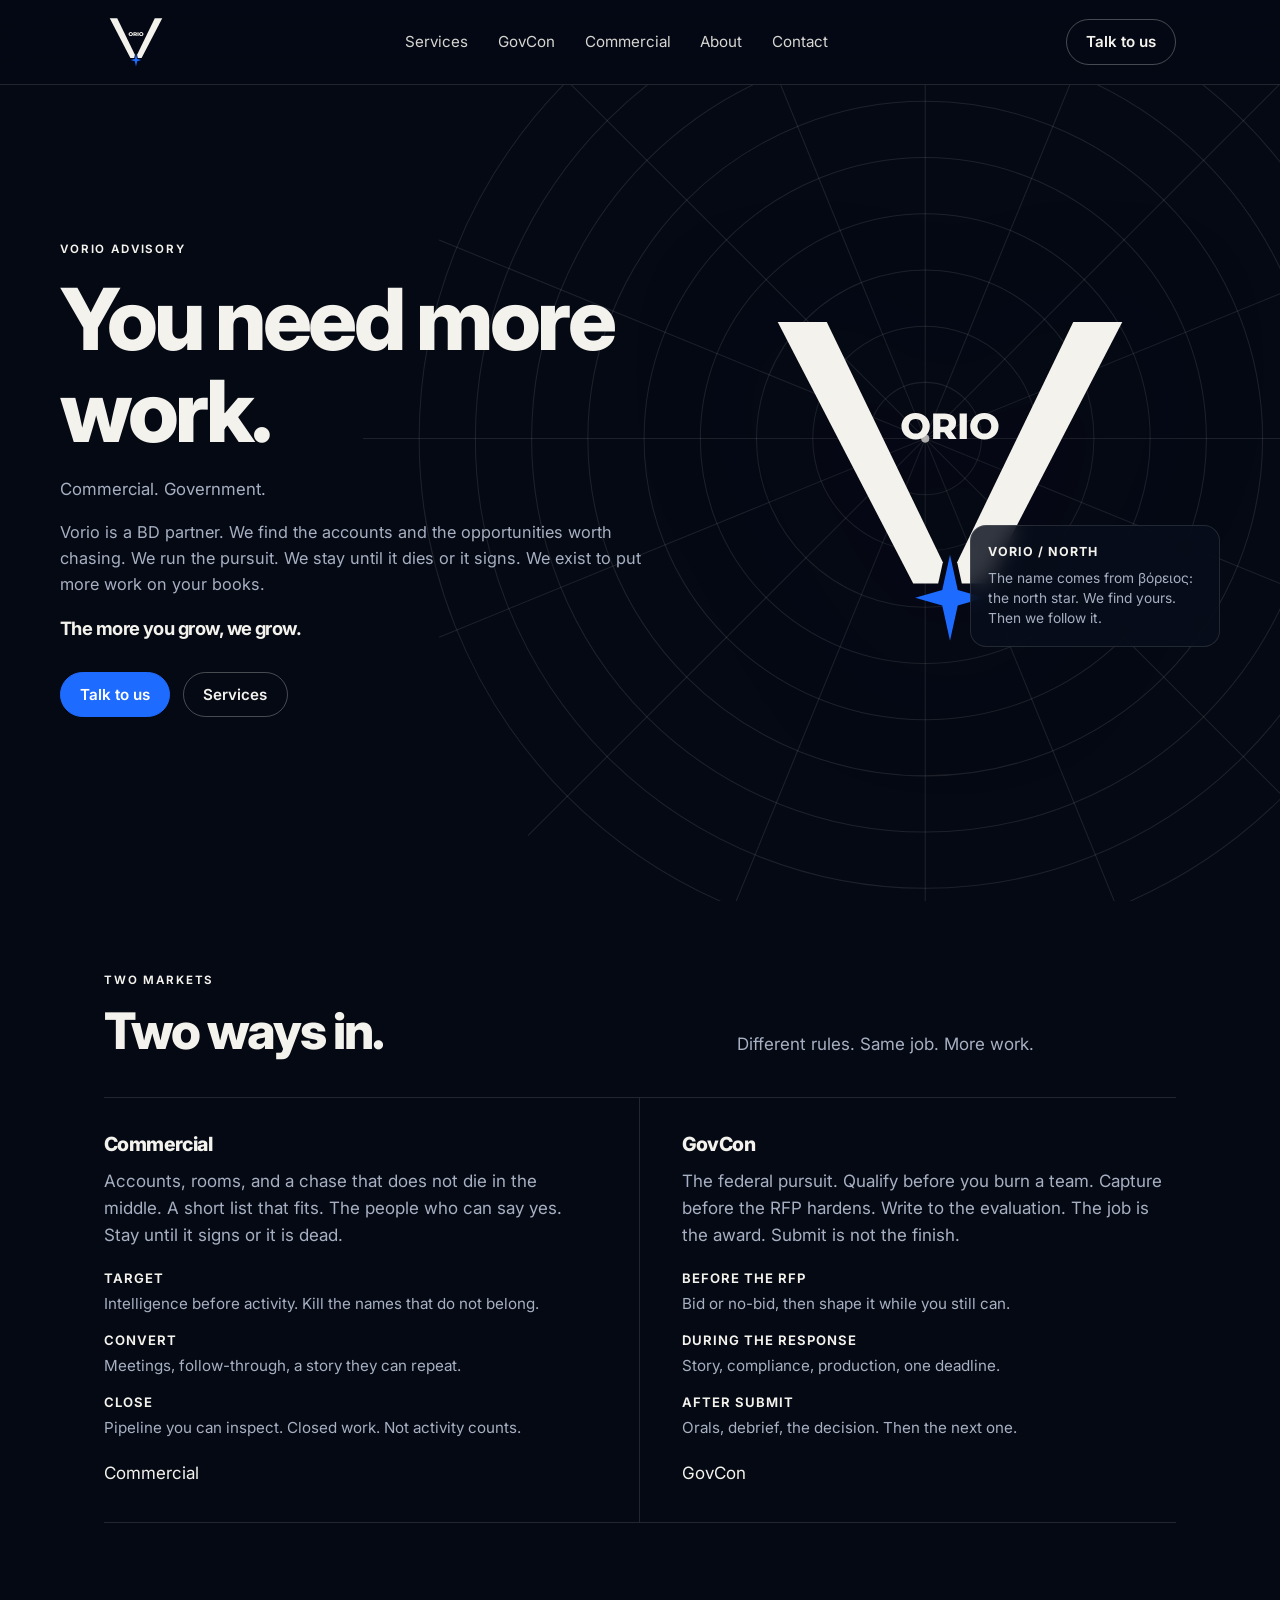
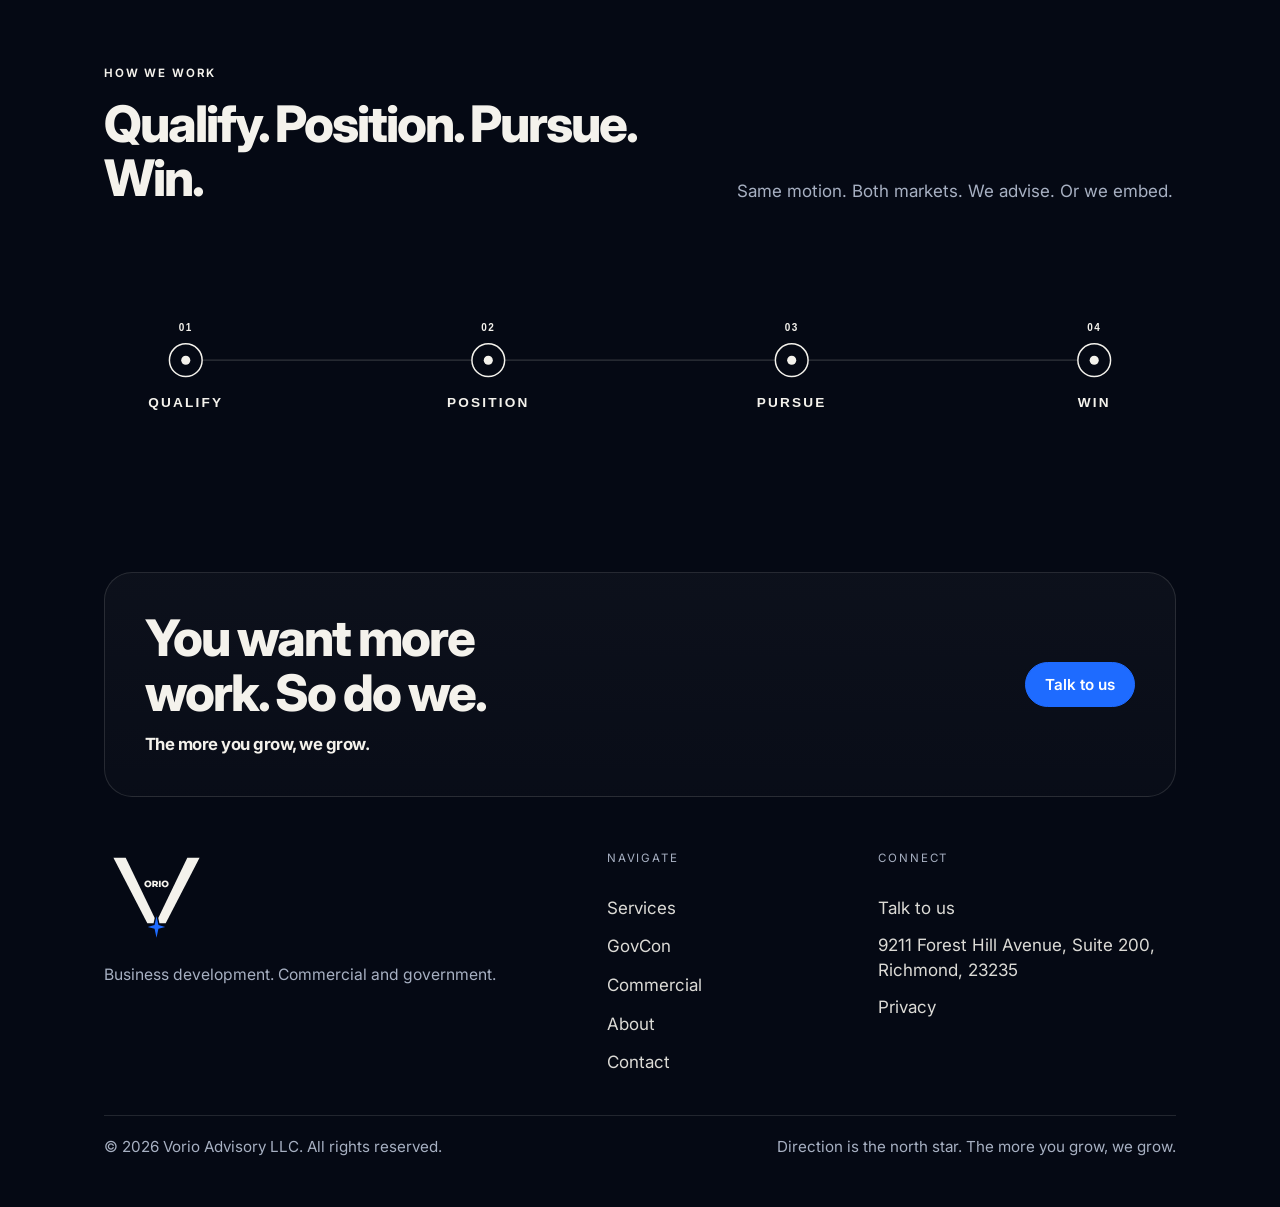
==== index.html @ 7a73ea5c "Point internal links at pretty paths and drop og:image Nav, logo, footer, and in-page CTAs now use r" ====
<!DOCTYPE html>
<html lang="en">
  <head>
    <meta charset="utf-8" />
    <meta name="viewport" content="width=device-width, initial-scale=1" />
    <title>Business Development Partner — Commercial &amp; GovCon | Vorio Advisory</title>
    <meta name="description" content="Vorio is a BD partner for commercial and government work. We find the accounts worth chasing and stay until it dies or it signs." />
    <link rel="canonical" href="https://vorioadvisory.com/" />
    <meta property="og:type" content="website" />
    <meta property="og:url" content="https://vorioadvisory.com/" />
    <meta property="og:title" content="Business Development Partner — Commercial &amp; GovCon | Vorio Advisory" />
    <meta property="og:description" content="Vorio is a BD partner for commercial and government work. We find the accounts worth chasing and stay until it dies or it signs." />
    <script type="application/ld+json">
      {
        "@context": "https://schema.org",
        "@type": "ProfessionalService",
        "name": "Vorio Advisory",
        "url": "https://vorioadvisory.com/",
        "logo": "https://vorioadvisory.com/assets/vorio-mark.svg",
        "address": {
          "@type": "PostalAddress",
          "streetAddress": "9211 Forest Hill Avenue, Suite 200",
          "addressLocality": "Richmond",
          "addressRegion": "VA",
          "postalCode": "23235",
          "addressCountry": "US"
        }
      }
    </script>
    <link rel="icon" href="assets/vorio-mark.svg" type="image/svg+xml" />
    <link rel="preconnect" href="https://fonts.googleapis.com" />
    <link rel="preconnect" href="https://fonts.gstatic.com" crossorigin />
    <link href="https://fonts.googleapis.com/css2?family=Inter:wght@400;500;600;700;800&display=swap" rel="stylesheet" />
    <link rel="stylesheet" href="assets/style.css" />
  </head>
  <body>
    <header class="nav">
      <div class="wrap nav-inner">
        <a class="brand" href="/" aria-label="Vorio home">
          <img src="assets/vorio-mark.svg" alt="Vorio" />
          <span>Vorio Advisory</span>
        </a>
        <button class="mobile-toggle" type="button" aria-label="Open menu"><span></span><span></span></button>
        <nav class="navlinks" aria-label="Primary" id="site-nav">
          <a href="/services">Services</a>
          <a href="/govcon">GovCon</a>
          <a href="/commercial">Commercial</a>
          <a href="/about">About</a>
          <a href="/contact">Contact</a>
          <a class="nav-talk" href="/contact">Talk to us</a>
        </nav>
        <a class="btn btn-nav" href="/contact">Talk to us</a>
      </div>
    </header>

    <main>
      <section class="hero">
        <div class="hero-bg"><img src="assets/northfield.svg" alt="" /></div>
        <div class="wrap hero-grid">
          <div class="hero-copy">
            <p class="kicker">Vorio Advisory</p>
            <h1>You need more work.</h1>
            <p class="lede">Commercial. Government.</p>
            <p class="hero-body">Vorio is a BD partner. We find the accounts and the opportunities worth chasing. We run the pursuit. We stay until it dies or it signs. We exist to put more work on your books.</p>
            <p class="lockup">The more you grow, we grow.</p>
            <div class="actions">
              <a class="btn btn-primary" href="/contact">Talk to us</a>
              <a class="btn btn-ghost" href="/services">Services</a>
            </div>
          </div>
          <div class="hero-art">
            <img src="assets/vorio-mark.svg" alt="Vorio" />
            <aside class="art-card">
              <strong>VORIO / NORTH</strong>
              <p>The name comes from βόρειος: the north star. We find yours. Then we follow it.</p>
            </aside>
          </div>
        </div>
      </section>

      <section class="section reveal">
        <div class="wrap">
          <div class="section-head">
            <div>
              <p class="kicker">Two markets</p>
              <h2>Two ways in.</h2>
            </div>
            <p>Different rules. Same job. More work.</p>
          </div>
          <div class="split">
            <article>
              <h3>Commercial</h3>
              <p>Accounts, rooms, and a chase that does not die in the middle. A short list that fits. The people who can say yes. Stay until it signs or it is dead.</p>
              <ul class="facts">
                <li><strong>Target</strong> Intelligence before activity. Kill the names that do not belong.</li>
                <li><strong>Convert</strong> Meetings, follow-through, a story they can repeat.</li>
                <li><strong>Close</strong> Pipeline you can inspect. Closed work. Not activity counts.</li>
              </ul>
              <a class="text-link" href="/commercial">Commercial</a>
            </article>
            <article>
              <h3>GovCon</h3>
              <p>The federal pursuit. Qualify before you burn a team. Capture before the RFP hardens. Write to the evaluation. The job is the award. Submit is not the finish.</p>
              <ul class="facts">
                <li><strong>Before the RFP</strong> Bid or no-bid, then shape it while you still can.</li>
                <li><strong>During the response</strong> Story, compliance, production, one deadline.</li>
                <li><strong>After submit</strong> Orals, debrief, the decision. Then the next one.</li>
              </ul>
              <a class="text-link" href="/govcon">GovCon</a>
            </article>
          </div>
        </div>
      </section>

      <section class="section reveal">
        <div class="wrap">
          <div class="section-head">
            <div>
              <p class="kicker">How we work</p>
              <h2>Qualify. Position. Pursue. Win.</h2>
            </div>
            <p>Same motion. Both markets. We advise. Or we embed.</p>
          </div>
          <div class="lifecycle">
            <img class="lifecycle-svg" src="assets/lifecycle.svg" alt="Qualify, Position, Pursue, Win" />
            <ol class="lifecycle-rail" aria-hidden="true">
              <li>
                <span class="lifecycle-node" aria-hidden="true"></span>
                <span class="lifecycle-copy"><span class="num">01</span> <span class="label">QUALIFY</span></span>
              </li>
              <li>
                <span class="lifecycle-node" aria-hidden="true"></span>
                <span class="lifecycle-copy"><span class="num">02</span> <span class="label">POSITION</span></span>
              </li>
              <li>
                <span class="lifecycle-node" aria-hidden="true"></span>
                <span class="lifecycle-copy"><span class="num">03</span> <span class="label">PURSUE</span></span>
              </li>
              <li>
                <span class="lifecycle-node" aria-hidden="true"></span>
                <span class="lifecycle-copy"><span class="num">04</span> <span class="label">WIN</span></span>
              </li>
            </ol>
          </div>
        </div>
      </section>
    </main>

    <footer class="footer">
      <div class="wrap">
        <div class="footer-cta">
          <div class="footer-cta-copy">
            <h2>You want more work. So do we.</h2>
            <p class="lockup">The more you grow, we grow.</p>
          </div>
          <a class="btn btn-primary" href="/contact">Talk to us</a>
        </div>
        <div class="footer-grid">
          <div class="footer-brand">
            <img class="footer-mark" src="assets/vorio-mark.svg" alt="Vorio" />
            <p>Business development. Commercial and government.</p>
          </div>
          <div class="footer-col">
            <p class="footer-label">Navigate</p>
            <a href="/services">Services</a>
            <a href="/govcon">GovCon</a>
            <a href="/commercial">Commercial</a>
            <a href="/about">About</a>
            <a href="/contact">Contact</a>
          </div>
          <div class="footer-col">
            <p class="footer-label">Connect</p>
            <a href="/contact">Talk to us</a>
            <p class="footer-address">9211 Forest Hill Avenue, Suite 200, Richmond, 23235</p>
            <a href="/privacy">Privacy</a>
          </div>
        </div>
        <div class="footer-bar">
          <p>© <span data-year>2026</span> Vorio Advisory LLC. All rights reserved.</p>
          <p>Direction is the north star. The more you grow, we grow.</p>
        </div>
      </div>
    </footer>
    <script src="assets/site.js"></script>
  </body>
</html>
---- assets/style.css ----
:root{
  --bg:#050914;
  --bg-2:#08101c;
  --ink:#F4F2EC;
  --muted:#a7b0c2;
  --blue:#1E6BFF;
  --line:rgba(244,242,236,.12);
  --panel:rgba(244,242,236,.045);
  --panel-2:rgba(8,14,28,.82);
  --max:1160px;
  --radius:999px;
  --pad:clamp(1.25rem,4.5vw,2.75rem);
  --nav-h:84px;
}
*{box-sizing:border-box}
html{
  scroll-behavior:smooth;
  color-scheme:dark;
  overflow-x:hidden;
  scroll-padding-top:var(--nav-h);
  -webkit-text-size-adjust:100%;
}
html,body{margin:0;padding:0;max-width:100%}
body{
  background:var(--bg);
  color:var(--ink);
  font-family:Inter,Helvetica,Arial,sans-serif;
  font-size:17px;
  line-height:1.6;
  min-height:100vh;
  overflow-x:hidden;
}
img,svg{max-width:100%;height:auto;display:block}
a{color:inherit;text-decoration:none}
button,input,select,textarea{font:inherit;color:inherit}
h1,h2,h3,p{margin:0}
h1,h2,h3{
  letter-spacing:-.04em;
  line-height:1.08;
  font-weight:800;
  overflow-wrap:break-word;
  word-wrap:break-word;
  max-width:100%;
}
h1{font-size:clamp(2.15rem,7.2vw,5.35rem)}
h2{font-size:clamp(1.55rem,4.2vw,3.15rem)}
h3{font-size:1.22rem;letter-spacing:-.03em;line-height:1.2}
.wrap{width:min(100%,var(--max));margin:0 auto;padding:0 var(--pad)}
.kicker{
  color:var(--ink);
  font-size:.72rem;
  font-weight:650;
  letter-spacing:.16em;
  text-transform:uppercase;
  margin:0 0 .9rem;
}
.accent{color:var(--ink)}
.lede{color:var(--muted);max-width:38rem;font-size:1.05rem}
.hero-body{color:var(--muted);max-width:40rem;margin:1rem 0 0;font-size:1.02rem}
.lockup{color:var(--ink);font-weight:700;letter-spacing:-.03em;margin:1.05rem 0 0;font-size:1.15rem}
.pov{color:var(--ink);max-width:38rem;font-size:1.12rem;line-height:1.55}
.muted{color:var(--muted)}
.muted a{text-decoration:underline;text-underline-offset:2px}
.muted a:hover,.muted a:focus-visible{color:#fff}

/* Nav */
.nav{
  position:sticky;top:0;z-index:20;
  background:rgba(5,9,20,.9);
  backdrop-filter:blur(16px);
  border-bottom:1px solid var(--line);
}
.nav-inner{
  position:relative;
  display:flex;
  align-items:center;
  gap:.75rem 1rem;
  min-height:var(--nav-h);
}
.brand{
  display:flex;
  align-items:center;
  gap:.65rem;
  flex:0 1 auto;
  min-width:0;
}
.brand img{
  height:58px;
  width:auto;
  max-width:min(72px,22vw);
  object-fit:contain;
  border-radius:0;
}
.brand span{display:none}
.navlinks{
  display:flex;
  justify-content:center;
  align-items:center;
  gap:1.85rem;
  flex:1 1 auto;
  min-width:0;
}
.navlinks a{
  color:var(--ink);
  font-size:.95rem;
  opacity:.88;
}
.navlinks a:hover,
.navlinks a:focus-visible,
.navlinks a[aria-current="page"]{opacity:1;color:#fff}
.navlinks a[aria-current="page"]{box-shadow:inset 0 -2px 0 var(--ink);color:var(--ink)}
.nav-talk{display:none}
.mobile-toggle{
  display:none;
  width:44px;height:44px;
  min-width:44px;min-height:44px;
  border:1px solid var(--line);
  border-radius:var(--radius);
  background:transparent;
  cursor:pointer;
  padding:0;
  align-items:center;
  justify-content:center;
  flex-direction:column;
  gap:5px;
  margin-left:auto;
}
.mobile-toggle span{
  display:block;width:16px;height:1.5px;background:var(--ink);
  transition:transform .2s ease;
  transform-origin:center;
}
.mobile-toggle[aria-expanded="true"] span:first-child{
  transform:translateY(3.25px) rotate(45deg);
}
.mobile-toggle[aria-expanded="true"] span:last-child{
  transform:translateY(-3.25px) rotate(-45deg);
}

/* Buttons */
.btn{
  display:inline-flex;
  align-items:center;
  justify-content:center;
  gap:.4rem;
  border-radius:var(--radius);
  padding:.88rem 1.2rem;
  min-height:44px;
  font-size:.95rem;
  font-weight:600;
  line-height:1;
  border:1px solid transparent;
  cursor:pointer;
  white-space:nowrap;
  max-width:100%;
  transition:background .2s,border-color .2s,color .2s;
}
.btn-primary{background:var(--blue);color:#fff;border-color:var(--blue)}
.btn-primary:hover,.btn-primary:focus-visible{filter:brightness(1.08)}
.btn-ghost,.btn-nav{
  background:transparent;
  color:var(--ink);
  border-color:rgba(244,242,236,.28);
}
.btn-ghost:hover,.btn-nav:hover,
.btn-ghost:focus-visible,.btn-nav:focus-visible{border-color:#fff;color:#fff}
.btn-nav{flex:0 0 auto}
.actions{display:flex;flex-wrap:wrap;gap:.8rem;margin-top:1.8rem}

/* Hero */
.hero{
  position:relative;
  isolation:isolate;
}
.hero-bg{
  position:absolute;inset:0;pointer-events:none;z-index:0;overflow:hidden;
}
.hero-bg img{
  width:100%;height:100%;object-fit:cover;object-position:70% 42%;
  opacity:.95;
}
.hero-grid{
  position:relative;z-index:1;
  display:grid;
  grid-template-columns:minmax(0,1.05fr) minmax(0,.95fr);
  align-items:center;
  gap:2rem 1.5rem;
  min-height:calc(100svh - var(--nav-h));
  padding:2.4rem 0 4.2rem;
}
.hero-copy,.hero-art{min-width:0}
.hero-copy h1{margin:0 0 1.15rem}
.hero-art{
  position:relative;
  display:flex;
  flex-direction:column;
  justify-content:center;
  align-items:center;
  min-height:0;
}
.hero-art img{
  width:min(420px,100%);
  height:auto;
  object-fit:contain;
  filter:drop-shadow(0 30px 70px rgba(5,9,20,.55));
  border-radius:0;
  background:transparent;
}
.art-card{
  position:absolute;
  right:0;bottom:6%;
  width:min(250px,86%);
  padding:1rem 1.05rem 1.05rem;
  background:var(--panel-2);
  border:1px solid var(--line);
  border-radius:16px;
  backdrop-filter:blur(10px);
}
.art-card strong{
  display:block;
  font-size:.78rem;
  letter-spacing:.08em;
  margin-bottom:.45rem;
}
.art-card p{color:var(--muted);font-size:.86rem;line-height:1.45}

/* Sections */
.section{padding:4.4rem 0}
.section-head{
  display:grid;
  grid-template-columns:minmax(0,1.15fr) minmax(0,.85fr);
  gap:1.4rem 2.5rem;
  align-items:end;
  margin-bottom:2.4rem;
}
.section-head p:last-child{color:var(--muted)}
.split{
  display:grid;
  grid-template-columns:minmax(0,1fr) minmax(0,1fr);
  gap:0;
  border-top:1px solid var(--line);
  border-bottom:1px solid var(--line);
}
.split > *{padding:2.2rem 0;min-width:0}
.split > :first-child{padding-right:2.6rem;border-right:1px solid var(--line)}
.split > :last-child{padding-left:2.6rem}
.split h3{margin:0 0 .7rem}
.split p{color:var(--muted)}
.split .text-link{display:inline-block;margin-top:1.2rem;color:var(--ink)}
.split .text-link:hover,.split .text-link:focus-visible{color:#fff}
.facts{list-style:none;margin:1.15rem 0 0;padding:0;display:grid;gap:.85rem}
.facts li{color:var(--muted);font-size:.95rem}
.facts strong{display:block;color:var(--ink);font-size:.82rem;letter-spacing:.08em;text-transform:uppercase;font-weight:650;margin:0 0 .2rem}

.cards{
  display:grid;
  grid-template-columns:repeat(3,minmax(0,1fr));
  gap:1rem;
}
.card{
  background:var(--panel);
  border:1px solid var(--line);
  border-radius:22px;
  padding:1.35rem 1.3rem 1.4rem;
  min-width:0;
}
.card h3{margin:0 0 .55rem}
.card p{color:var(--muted);font-size:.98rem}
.stack{
  display:grid;
  grid-template-columns:repeat(3,minmax(0,1fr));
  gap:1rem;
}
.bands{
  display:grid;
  grid-template-columns:repeat(3,minmax(0,1fr));
  margin:0;
  border:1px solid var(--line);
  border-radius:22px;
  overflow:hidden;
  background:var(--panel);
}
.band{padding:1.45rem 1.35rem 1.5rem;border-left:1px solid var(--line);min-width:0}
.band:first-child{border-left:0}
.band h3{
  margin:0 0 .65rem;
  font-size:.78rem;
  letter-spacing:.14em;
  text-transform:uppercase;
  color:var(--ink);
  font-weight:650;
  line-height:1.3;
}
.band p{color:var(--muted);font-size:.98rem}

.lifecycle{padding-top:1rem;overflow:hidden}
.lifecycle-svg{width:100%;height:auto;margin:1.4rem 0 0}
.lifecycle-rail{
  display:none;
  list-style:none;
  margin:1.4rem 0 0;
  padding:0;
}

.cycle-list{display:grid;gap:0;margin-top:.4rem}
.cycle-item{
  display:grid;
  grid-template-columns:8rem minmax(0,1fr);
  gap:1rem;
  padding:1.35rem 0;
  border-top:1px solid var(--line);
}
.cycle-item:last-child{border-bottom:1px solid var(--line)}
.cycle-item .num{
  color:var(--ink);
  font-size:.78rem;
  font-weight:650;
  letter-spacing:.14em;
  padding-top:.2rem;
}
.cycle-item h3{margin:0 0 .35rem}
.cycle-item p{color:var(--muted)}

/* Inner page hero */
.page-hero{
  padding:clamp(2.4rem,6vw,4.6rem) 0 2.8rem;
  background:radial-gradient(900px 420px at 18% 18%,rgba(244,242,236,.08),transparent 58%);
}
.page-hero h1{max-width:min(16ch,100%);margin:0 0 1.1rem}
.page-hero .lede{max-width:42rem}
.page-hero .pov{margin-top:.15rem;max-width:42rem}
.pov + .pov{margin-top:1rem}
.motion-map{color:var(--muted);margin:-.4rem 0 2.2rem;max-width:40rem}
.page-hero .actions{margin-top:1.6rem}
.next-step{max-width:40rem}
.next-step strong{display:block;margin:0 0 .35rem}

/* Form */
.form-grid{
  display:grid;
  grid-template-columns:minmax(0,1fr) minmax(0,1fr);
  gap:1rem 1.1rem;
  margin-top:1.8rem;
  max-width:40rem;
}
.field{display:flex;flex-direction:column;gap:.4rem;min-width:0}
.field.full{grid-column:1/-1}
.field span{font-size:.86rem;color:var(--muted)}
.field input,.field select,.field textarea{
  width:100%;
  max-width:100%;
  background:transparent;
  border:1px solid var(--line);
  border-radius:14px;
  padding:.85rem .95rem;
  min-height:44px;
  outline:none;
}
.field textarea{min-height:9rem;resize:vertical}
.field textarea.short{min-height:5.2rem}
.field input:focus,.field select:focus,.field textarea:focus{border-color:var(--ink)}
.form-micro{color:var(--muted);font-size:.82rem;line-height:1.45;margin:.2rem 0 0}
.form-status{margin:.85rem 0 0;color:var(--ink);font-size:.95rem}
.form-actions{margin-top:.4rem}
.direct{margin-top:2.8rem;max-width:40rem}
.direct .kicker{margin-bottom:.45rem}
.direct address{font-style:normal;color:var(--ink);line-height:1.45}

/* Footer */
.footer{padding:1.2rem 0 1.6rem}
.footer-cta{
  display:flex;
  justify-content:space-between;
  align-items:center;
  gap:2rem;
  padding:2.4rem 2.5rem;
  border:1px solid var(--line);
  border-radius:28px;
  background:linear-gradient(180deg,rgba(244,242,236,.035),rgba(244,242,236,.02));
  margin-bottom:3.2rem;
}
.footer-cta-copy{max-width:22rem;min-width:0}
.footer-cta-copy h2{max-width:none}
.footer-cta .lockup{margin-top:.7rem;font-size:1.05rem}
.footer-grid{
  display:grid;
  grid-template-columns:minmax(0,1.4fr) minmax(0,.7fr) minmax(0,.9fr);
  gap:2rem 2.5rem;
  padding-bottom:2.4rem;
}
.footer-mark{height:96px;width:auto;max-width:min(120px,100%);object-fit:contain;margin:0 0 1.1rem}
.footer-brand p{color:var(--muted);max-width:26rem;font-size:.98rem}
.footer-label{
  color:var(--muted);
  font-size:.72rem;
  letter-spacing:.16em;
  text-transform:uppercase;
  margin:0 0 1rem;
}
.footer-col{display:flex;flex-direction:column;gap:.72rem;min-width:0}
.footer-col a{
  color:var(--ink);
  opacity:.9;
}
.footer-col a:hover,.footer-col a:focus-visible{color:#fff;opacity:1}
.footer-address{margin:0;color:var(--ink);opacity:.9;line-height:1.45;overflow-wrap:break-word}
.footer-bar{
  display:flex;
  justify-content:space-between;
  gap:1rem;
  padding:1.2rem 0 1.4rem;
  border-top:1px solid var(--line);
  color:var(--muted);
  font-size:.95rem;
}

.reveal{opacity:0;transform:translateY(18px);transition:opacity .7s ease,transform .7s ease}
.reveal.in{opacity:1;transform:none}

@media (max-width:1024px){
  .navlinks{gap:1.15rem}
  .hero-grid{min-height:0;padding:2.2rem 0 3.4rem}
}

@media (max-width:900px){
  :root{--nav-h:76px}
  .nav{
    backdrop-filter:none;
    background:#0B1D36;
  }
  .nav-inner{min-height:var(--nav-h);flex-wrap:nowrap}
  .navlinks{
    display:none;
    position:fixed;
    top:var(--nav-h);
    left:0;
    right:0;
    bottom:0;
    z-index:25;
    width:100%;
    height:calc(100svh - var(--nav-h));
    margin:0;
    flex:none;
    order:0;
    flex-direction:column;
    align-items:stretch;
    justify-content:flex-start;
    padding:1.5rem var(--pad) 2rem;
    gap:0;
    background:#0B1D36;
    overflow-y:auto;
    -webkit-overflow-scrolling:touch;
  }
  body.nav-open{overflow:hidden}
  .navlinks.open{display:flex}
  .navlinks a{
    min-height:44px;
    display:flex;
    align-items:center;
    padding:.35rem 0;
    box-shadow:none;
  }
  .navlinks a[aria-current="page"]{box-shadow:inset 3px 0 0 var(--ink);padding-left:.7rem}
  .nav-talk{
    display:inline-flex;
    align-items:center;
    justify-content:center;
    margin-top:.65rem;
    min-height:44px;
    padding:.88rem 1.2rem;
    border:1px solid rgba(244,242,236,.28);
    border-radius:var(--radius);
    font-weight:600;
    opacity:1;
    width:fit-content;
  }
  .mobile-toggle{display:flex;margin-left:auto;z-index:26}
  .btn-nav{margin-left:1.5rem}
  .hero-grid,.section-head,.split,.stack,.bands,.form-grid,.footer-grid,.footer-bar{
    grid-template-columns:1fr;
  }
  .cards{grid-template-columns:minmax(0,1fr) minmax(0,1fr)}
  .hero-grid{min-height:0;padding:2rem 0 3.2rem}
  .split > :first-child{padding-right:0;padding-bottom:1.8rem;border-right:0;border-bottom:1px solid var(--line)}
  .split > :last-child{padding-left:0;padding-top:1.8rem}
  .footer-cta{align-items:flex-start;flex-direction:column;padding:1.6rem}
  .footer-cta-copy{max-width:none}
  .art-card{position:relative;right:auto;bottom:auto;margin-top:1.2rem;width:min(280px,100%)}
  .band{border-left:0;border-top:1px solid var(--line)}
  .band:first-child{border-top:0}
  .cycle-item{grid-template-columns:7.2rem minmax(0,1fr)}
  .lifecycle-svg{display:none}
  .lifecycle-rail{
    display:flex;
    flex-direction:column;
    gap:0;
    position:relative;
    padding-left:0;
  }
  .lifecycle-rail::before{
    content:"";
    position:absolute;
    left:17px;top:18px;bottom:18px;
    width:1.5px;
    background:rgba(244,242,236,.18);
  }
  .lifecycle-rail li{
    display:grid;
    grid-template-columns:36px minmax(0,1fr);
    align-items:center;
    gap:.9rem 1rem;
    padding:.7rem 0;
    position:relative;
    z-index:1;
  }
  .lifecycle-node{
    width:36px;height:36px;
    border:1.6px solid var(--ink);
    border-radius:50%;
    background:var(--bg);
    box-shadow:inset 0 0 0 11px var(--bg),inset 0 0 0 16px var(--ink);
  }
  .lifecycle-copy{display:flex;flex-direction:column;gap:.15rem;min-width:0}
  .lifecycle-copy .num{
    color:var(--ink);
    font-size:.72rem;
    font-weight:600;
    letter-spacing:.16em;
  }
  .lifecycle-copy .label{
    color:var(--ink);
    font-size:.95rem;
    font-weight:700;
    letter-spacing:.16em;
  }
  .footer-col a{
    min-height:44px;
    display:inline-flex;
    align-items:center;
  }
}

@media (max-width:640px){
  body{font-size:16px}
  .btn-nav{display:none;margin-left:0}
  .nav-inner{flex-wrap:wrap}
  .cards,.stack,.bands{grid-template-columns:1fr}
  .cycle-item{grid-template-columns:minmax(0,1fr);gap:.35rem}
  .footer-mark{height:72px}
  .footer-bar{font-size:1rem;flex-direction:column}
  .footer-col a{font-size:1rem}
  .brand img{height:48px;max-width:min(64px,28vw)}
  .hero-art img{width:min(280px,100%)}
  .section{padding:3.2rem 0}
  .form-grid{grid-template-columns:1fr}
  .field input,.field select{font-size:16px}
}
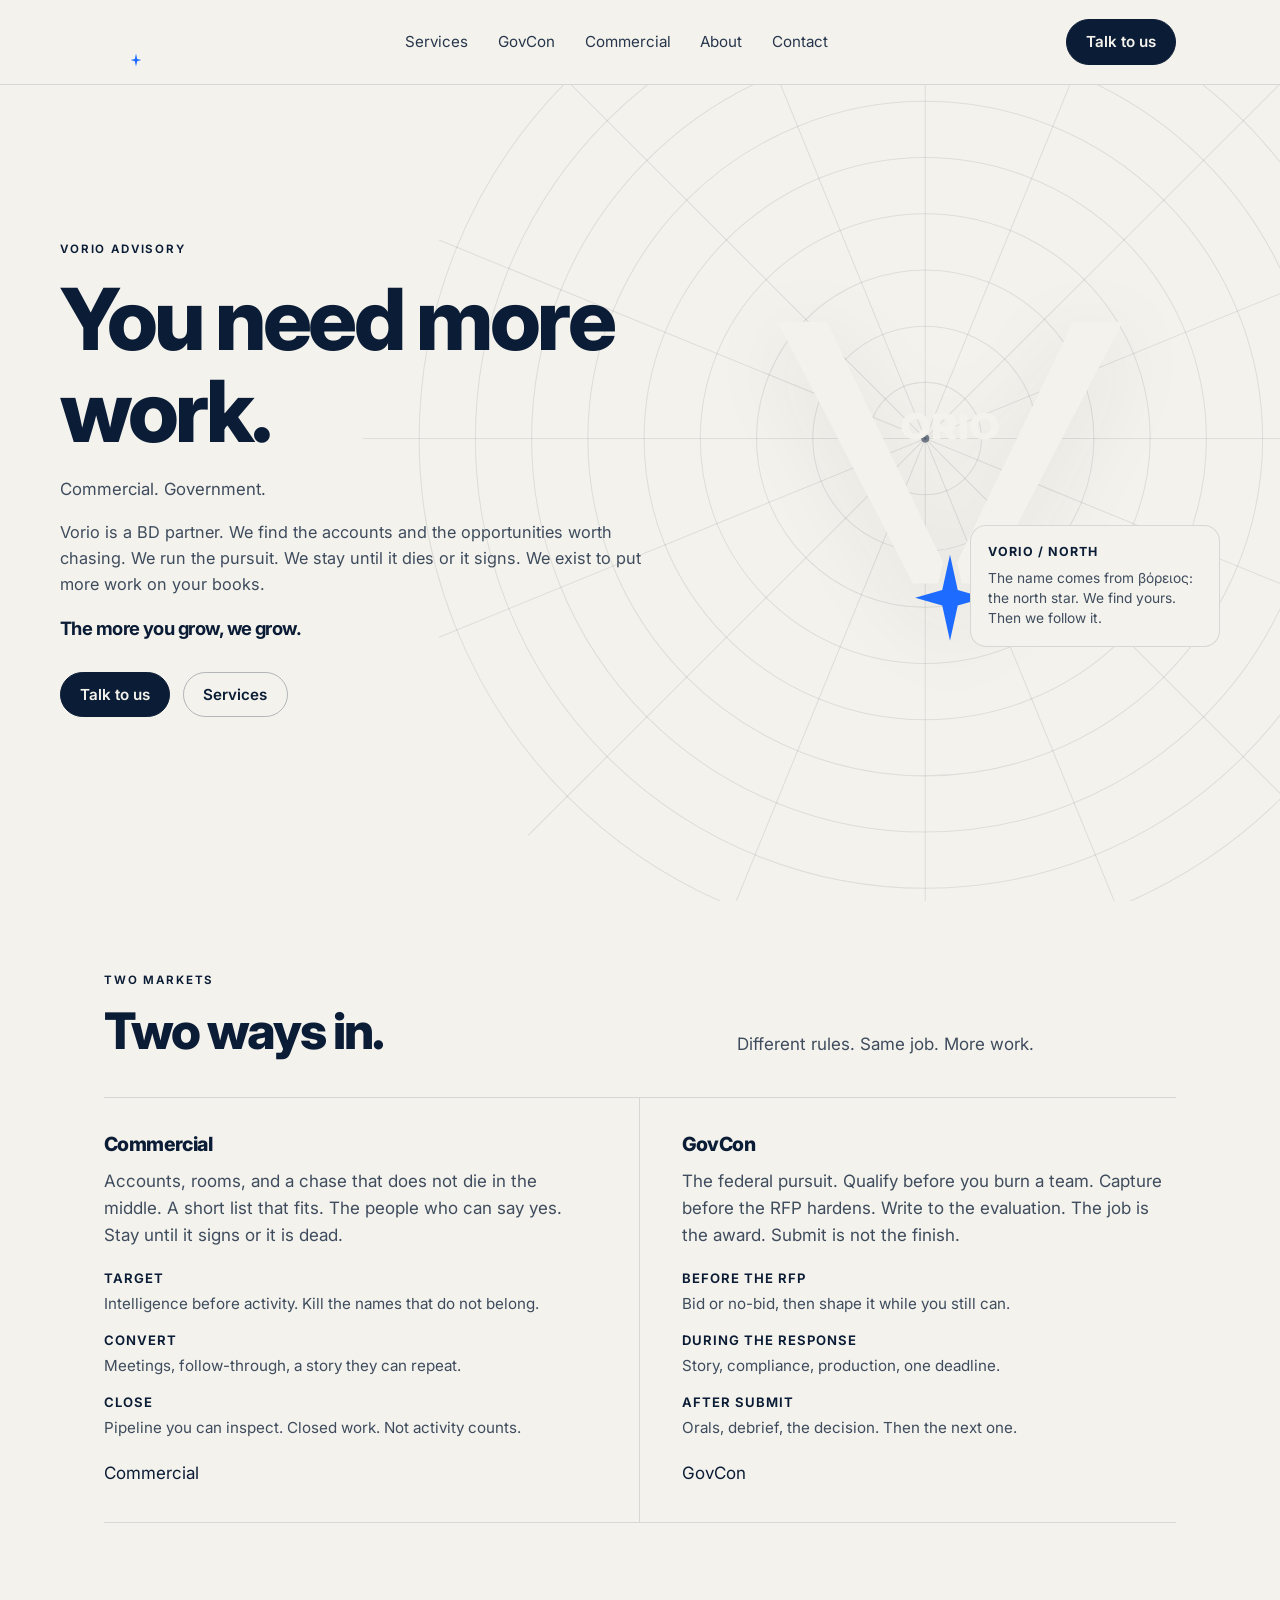
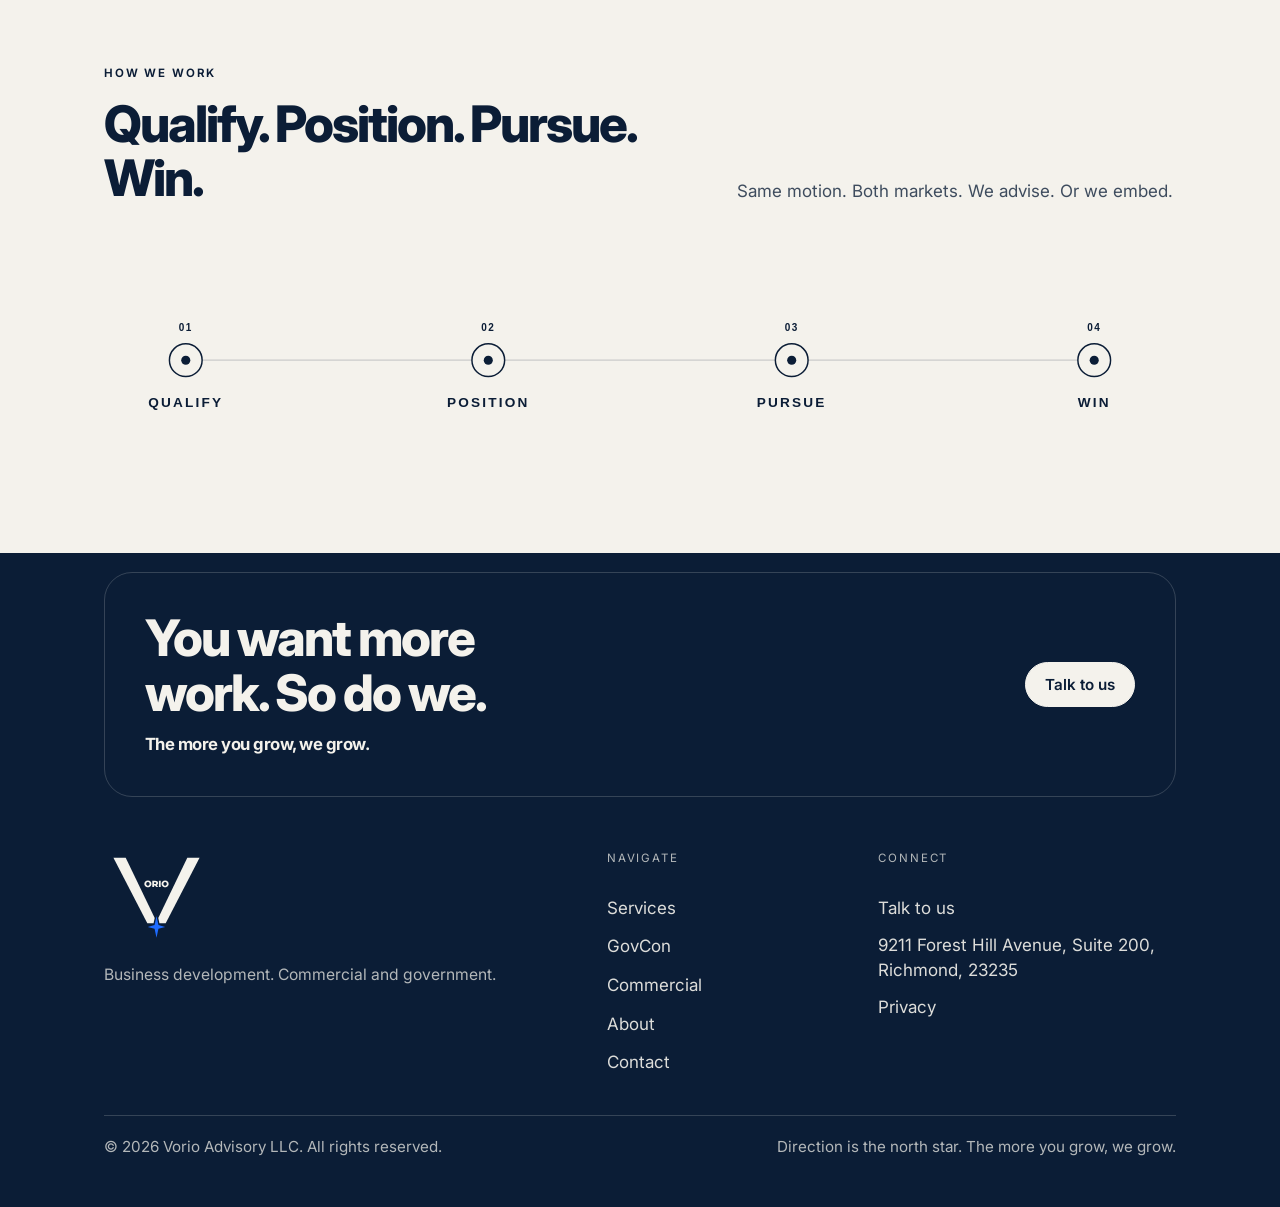
==== commit 36835bc0: "Apply PAPER treatment: cream paper, navy type Invert the dark glass theme to cream #F4F2EC with navy" ====
--- a/index.html
+++ b/index.html
@@ -157,7 +157,7 @@
         </div>
         <div class="footer-grid">
           <div class="footer-brand">
-            <img class="footer-mark" src="assets/vorio-mark.svg" alt="Vorio" />
+            <img class="footer-mark" src="assets/vorio-mark-on-navy.svg" alt="Vorio" />
             <p>Business development. Commercial and government.</p>
           </div>
           <div class="footer-col">
--- a/assets/style.css
+++ b/assets/style.css
@@ -1,12 +1,12 @@
 :root{
-  --bg:#050914;
-  --bg-2:#08101c;
-  --ink:#F4F2EC;
-  --muted:#a7b0c2;
-  --blue:#1E6BFF;
-  --line:rgba(244,242,236,.12);
-  --panel:rgba(244,242,236,.045);
-  --panel-2:rgba(8,14,28,.82);
+  --bg:#F4F2EC;
+  --bg-2:#F4F2EC;
+  --ink:#0B1D36;
+  --muted:#3E4C5E;
+  --star:#1E6BFF;
+  --line:rgba(11,29,54,.12);
+  --panel:transparent;
+  --panel-2:transparent;
   --max:1160px;
   --radius:999px;
   --pad:clamp(1.25rem,4.5vw,2.75rem);
@@ -15,7 +15,7 @@
 *{box-sizing:border-box}
 html{
   scroll-behavior:smooth;
-  color-scheme:dark;
+  color-scheme:light;
   overflow-x:hidden;
   scroll-padding-top:var(--nav-h);
   -webkit-text-size-adjust:100%;
@@ -61,13 +61,12 @@
 .pov{color:var(--ink);max-width:38rem;font-size:1.12rem;line-height:1.55}
 .muted{color:var(--muted)}
 .muted a{text-decoration:underline;text-underline-offset:2px}
-.muted a:hover,.muted a:focus-visible{color:#fff}
+.muted a:hover,.muted a:focus-visible{color:var(--ink)}
 
 /* Nav */
 .nav{
   position:sticky;top:0;z-index:20;
-  background:rgba(5,9,20,.9);
-  backdrop-filter:blur(16px);
+  background:var(--bg);
   border-bottom:1px solid var(--line);
 }
 .nav-inner{
@@ -107,7 +106,7 @@
 }
 .navlinks a:hover,
 .navlinks a:focus-visible,
-.navlinks a[aria-current="page"]{opacity:1;color:#fff}
+.navlinks a[aria-current="page"]{opacity:1;color:var(--ink)}
 .navlinks a[aria-current="page"]{box-shadow:inset 0 -2px 0 var(--ink);color:var(--ink)}
 .nav-talk{display:none}
 .mobile-toggle{
@@ -155,15 +154,19 @@
   max-width:100%;
   transition:background .2s,border-color .2s,color .2s;
 }
-.btn-primary{background:var(--blue);color:#fff;border-color:var(--blue)}
-.btn-primary:hover,.btn-primary:focus-visible{filter:brightness(1.08)}
-.btn-ghost,.btn-nav{
+.btn-primary,.btn-nav{
+  background:var(--ink);
+  color:var(--bg);
+  border-color:var(--ink);
+}
+.btn-primary:hover,.btn-primary:focus-visible,
+.btn-nav:hover,.btn-nav:focus-visible{filter:brightness(1.12)}
+.btn-ghost{
   background:transparent;
   color:var(--ink);
-  border-color:rgba(244,242,236,.28);
-}
-.btn-ghost:hover,.btn-nav:hover,
-.btn-ghost:focus-visible,.btn-nav:focus-visible{border-color:#fff;color:#fff}
+  border-color:rgba(11,29,54,.28);
+}
+.btn-ghost:hover,.btn-ghost:focus-visible{border-color:var(--ink);color:var(--ink)}
 .btn-nav{flex:0 0 auto}
 .actions{display:flex;flex-wrap:wrap;gap:.8rem;margin-top:1.8rem}
 
@@ -202,7 +205,7 @@
   width:min(420px,100%);
   height:auto;
   object-fit:contain;
-  filter:drop-shadow(0 30px 70px rgba(5,9,20,.55));
+  filter:drop-shadow(0 18px 40px rgba(11,29,54,.08));
   border-radius:0;
   background:transparent;
 }
@@ -211,10 +214,9 @@
   right:0;bottom:6%;
   width:min(250px,86%);
   padding:1rem 1.05rem 1.05rem;
-  background:var(--panel-2);
+  background:var(--bg);
   border:1px solid var(--line);
   border-radius:16px;
-  backdrop-filter:blur(10px);
 }
 .art-card strong{
   display:block;
@@ -247,7 +249,7 @@
 .split h3{margin:0 0 .7rem}
 .split p{color:var(--muted)}
 .split .text-link{display:inline-block;margin-top:1.2rem;color:var(--ink)}
-.split .text-link:hover,.split .text-link:focus-visible{color:#fff}
+.split .text-link:hover,.split .text-link:focus-visible{color:var(--ink);text-decoration:underline;text-underline-offset:3px}
 .facts{list-style:none;margin:1.15rem 0 0;padding:0;display:grid;gap:.85rem}
 .facts li{color:var(--muted);font-size:.95rem}
 .facts strong{display:block;color:var(--ink);font-size:.82rem;letter-spacing:.08em;text-transform:uppercase;font-weight:650;margin:0 0 .2rem}
@@ -324,7 +326,7 @@
 /* Inner page hero */
 .page-hero{
   padding:clamp(2.4rem,6vw,4.6rem) 0 2.8rem;
-  background:radial-gradient(900px 420px at 18% 18%,rgba(244,242,236,.08),transparent 58%);
+  background:transparent;
 }
 .page-hero h1{max-width:min(16ch,100%);margin:0 0 1.1rem}
 .page-hero .lede{max-width:42rem}
@@ -349,12 +351,13 @@
 .field input,.field select,.field textarea{
   width:100%;
   max-width:100%;
-  background:transparent;
+  background:var(--bg);
   border:1px solid var(--line);
   border-radius:14px;
   padding:.85rem .95rem;
   min-height:44px;
   outline:none;
+  color:var(--ink);
 }
 .field textarea{min-height:9rem;resize:vertical}
 .field textarea.short{min-height:5.2rem}
@@ -366,22 +369,32 @@
 .direct .kicker{margin-bottom:.45rem}
 .direct address{font-style:normal;color:var(--ink);line-height:1.45}
 
-/* Footer */
-.footer{padding:1.2rem 0 1.6rem}
+/* Footer: reverse ink band — navy field, cream type */
+.footer{
+  padding:1.2rem 0 1.6rem;
+  background:var(--ink);
+  color:var(--bg);
+}
 .footer-cta{
   display:flex;
   justify-content:space-between;
   align-items:center;
   gap:2rem;
   padding:2.4rem 2.5rem;
-  border:1px solid var(--line);
+  border:1px solid rgba(244,242,236,.18);
   border-radius:28px;
-  background:linear-gradient(180deg,rgba(244,242,236,.035),rgba(244,242,236,.02));
+  background:transparent;
   margin-bottom:3.2rem;
 }
 .footer-cta-copy{max-width:22rem;min-width:0}
-.footer-cta-copy h2{max-width:none}
-.footer-cta .lockup{margin-top:.7rem;font-size:1.05rem}
+.footer-cta-copy h2{max-width:none;color:var(--bg)}
+.footer-cta .lockup{margin-top:.7rem;font-size:1.05rem;color:var(--bg)}
+.footer .btn-primary{
+  background:var(--bg);
+  color:var(--ink);
+  border-color:var(--bg);
+}
+.footer .btn-primary:hover,.footer .btn-primary:focus-visible{filter:brightness(.97)}
 .footer-grid{
   display:grid;
   grid-template-columns:minmax(0,1.4fr) minmax(0,.7fr) minmax(0,.9fr);
@@ -389,9 +402,9 @@
   padding-bottom:2.4rem;
 }
 .footer-mark{height:96px;width:auto;max-width:min(120px,100%);object-fit:contain;margin:0 0 1.1rem}
-.footer-brand p{color:var(--muted);max-width:26rem;font-size:.98rem}
+.footer-brand p{color:rgba(244,242,236,.72);max-width:26rem;font-size:.98rem}
 .footer-label{
-  color:var(--muted);
+  color:rgba(244,242,236,.72);
   font-size:.72rem;
   letter-spacing:.16em;
   text-transform:uppercase;
@@ -399,18 +412,18 @@
 }
 .footer-col{display:flex;flex-direction:column;gap:.72rem;min-width:0}
 .footer-col a{
-  color:var(--ink);
+  color:var(--bg);
   opacity:.9;
 }
-.footer-col a:hover,.footer-col a:focus-visible{color:#fff;opacity:1}
-.footer-address{margin:0;color:var(--ink);opacity:.9;line-height:1.45;overflow-wrap:break-word}
+.footer-col a:hover,.footer-col a:focus-visible{color:var(--bg);opacity:1}
+.footer-address{margin:0;color:var(--bg);opacity:.9;line-height:1.45;overflow-wrap:break-word}
 .footer-bar{
   display:flex;
   justify-content:space-between;
   gap:1rem;
   padding:1.2rem 0 1.4rem;
-  border-top:1px solid var(--line);
-  color:var(--muted);
+  border-top:1px solid rgba(244,242,236,.18);
+  color:rgba(244,242,236,.72);
   font-size:.95rem;
 }
 
@@ -425,8 +438,7 @@
 @media (max-width:900px){
   :root{--nav-h:76px}
   .nav{
-    backdrop-filter:none;
-    background:#0B1D36;
+    background:var(--bg);
   }
   .nav-inner{min-height:var(--nav-h);flex-wrap:nowrap}
   .navlinks{
@@ -447,7 +459,7 @@
     justify-content:flex-start;
     padding:1.5rem var(--pad) 2rem;
     gap:0;
-    background:#0B1D36;
+    background:var(--bg);
     overflow-y:auto;
     -webkit-overflow-scrolling:touch;
   }
@@ -459,6 +471,7 @@
     align-items:center;
     padding:.35rem 0;
     box-shadow:none;
+    color:var(--ink);
   }
   .navlinks a[aria-current="page"]{box-shadow:inset 3px 0 0 var(--ink);padding-left:.7rem}
   .nav-talk{
@@ -468,11 +481,13 @@
     margin-top:.65rem;
     min-height:44px;
     padding:.88rem 1.2rem;
-    border:1px solid rgba(244,242,236,.28);
+    border:1px solid var(--ink);
     border-radius:var(--radius);
     font-weight:600;
     opacity:1;
     width:fit-content;
+    background:var(--ink);
+    color:var(--bg);
   }
   .mobile-toggle{display:flex;margin-left:auto;z-index:26}
   .btn-nav{margin-left:1.5rem}
@@ -502,7 +517,7 @@
     position:absolute;
     left:17px;top:18px;bottom:18px;
     width:1.5px;
-    background:rgba(244,242,236,.18);
+    background:rgba(11,29,54,.18);
   }
   .lifecycle-rail li{
     display:grid;
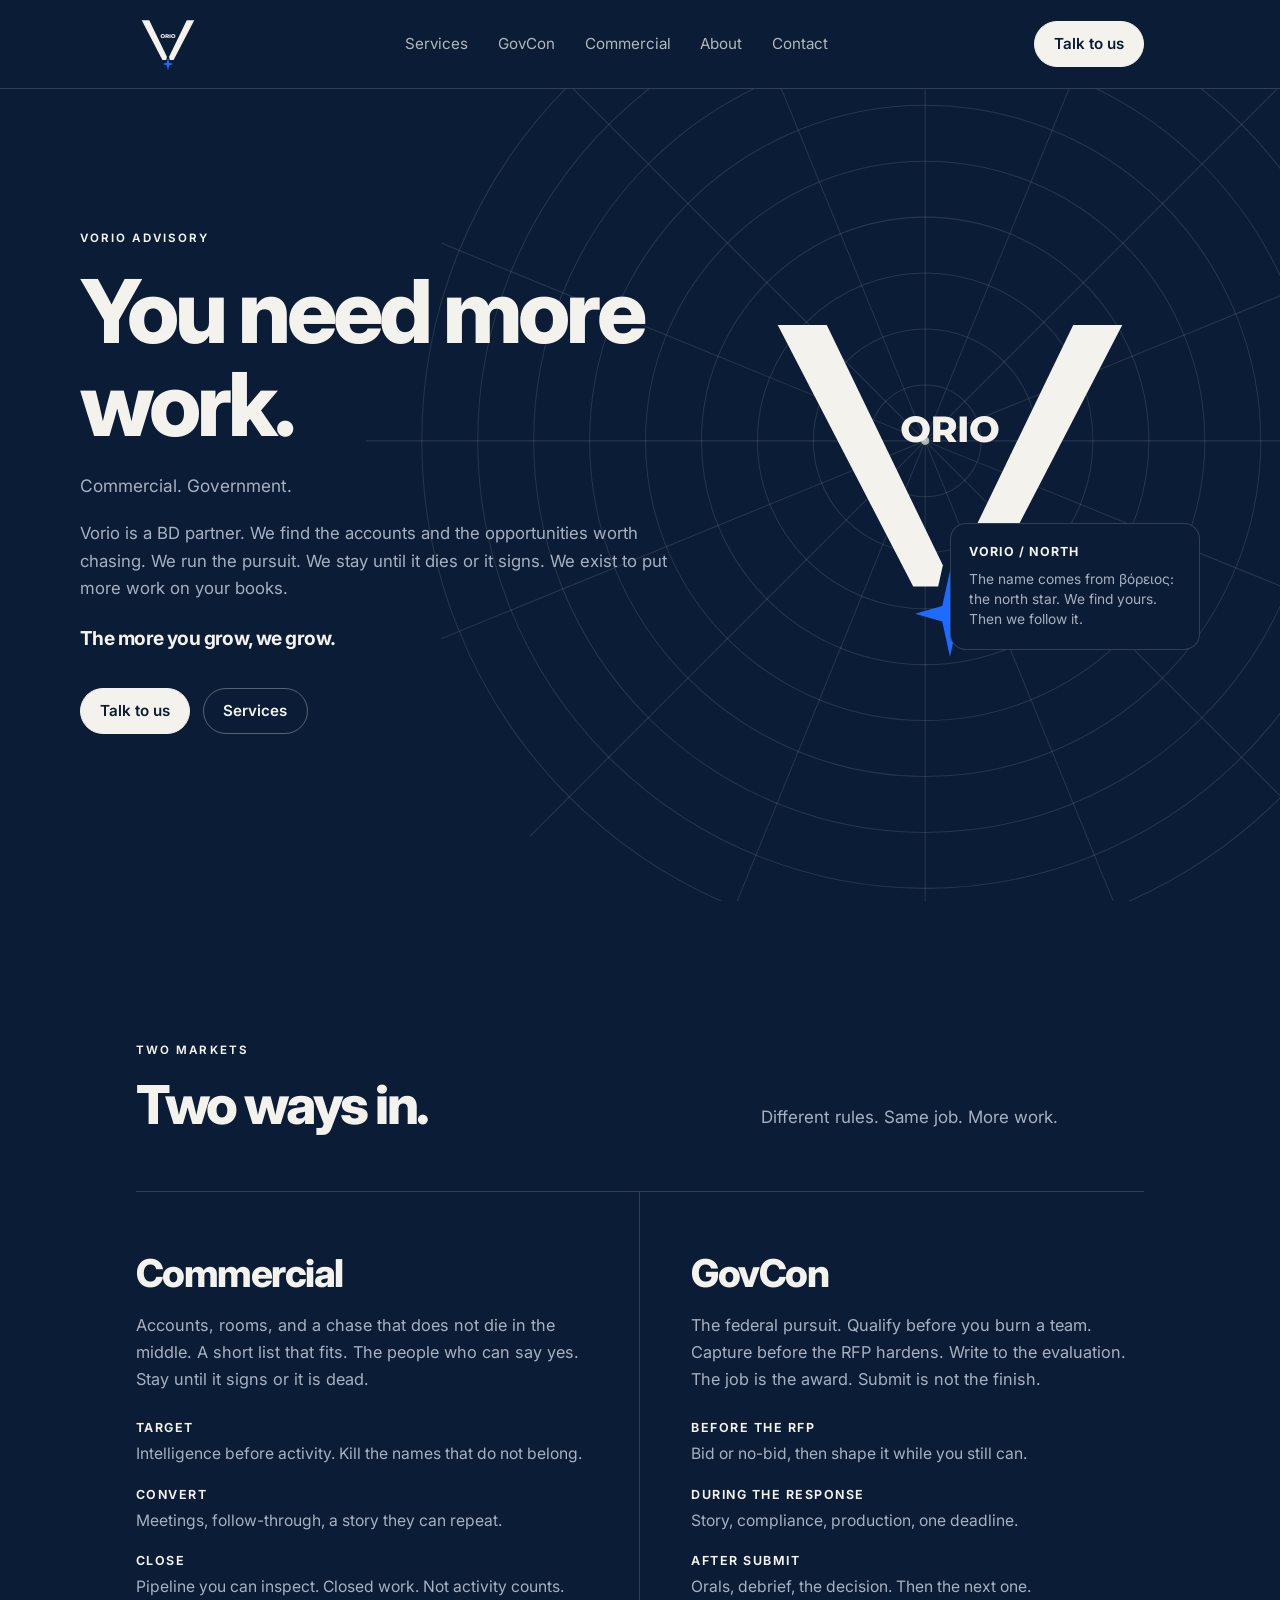
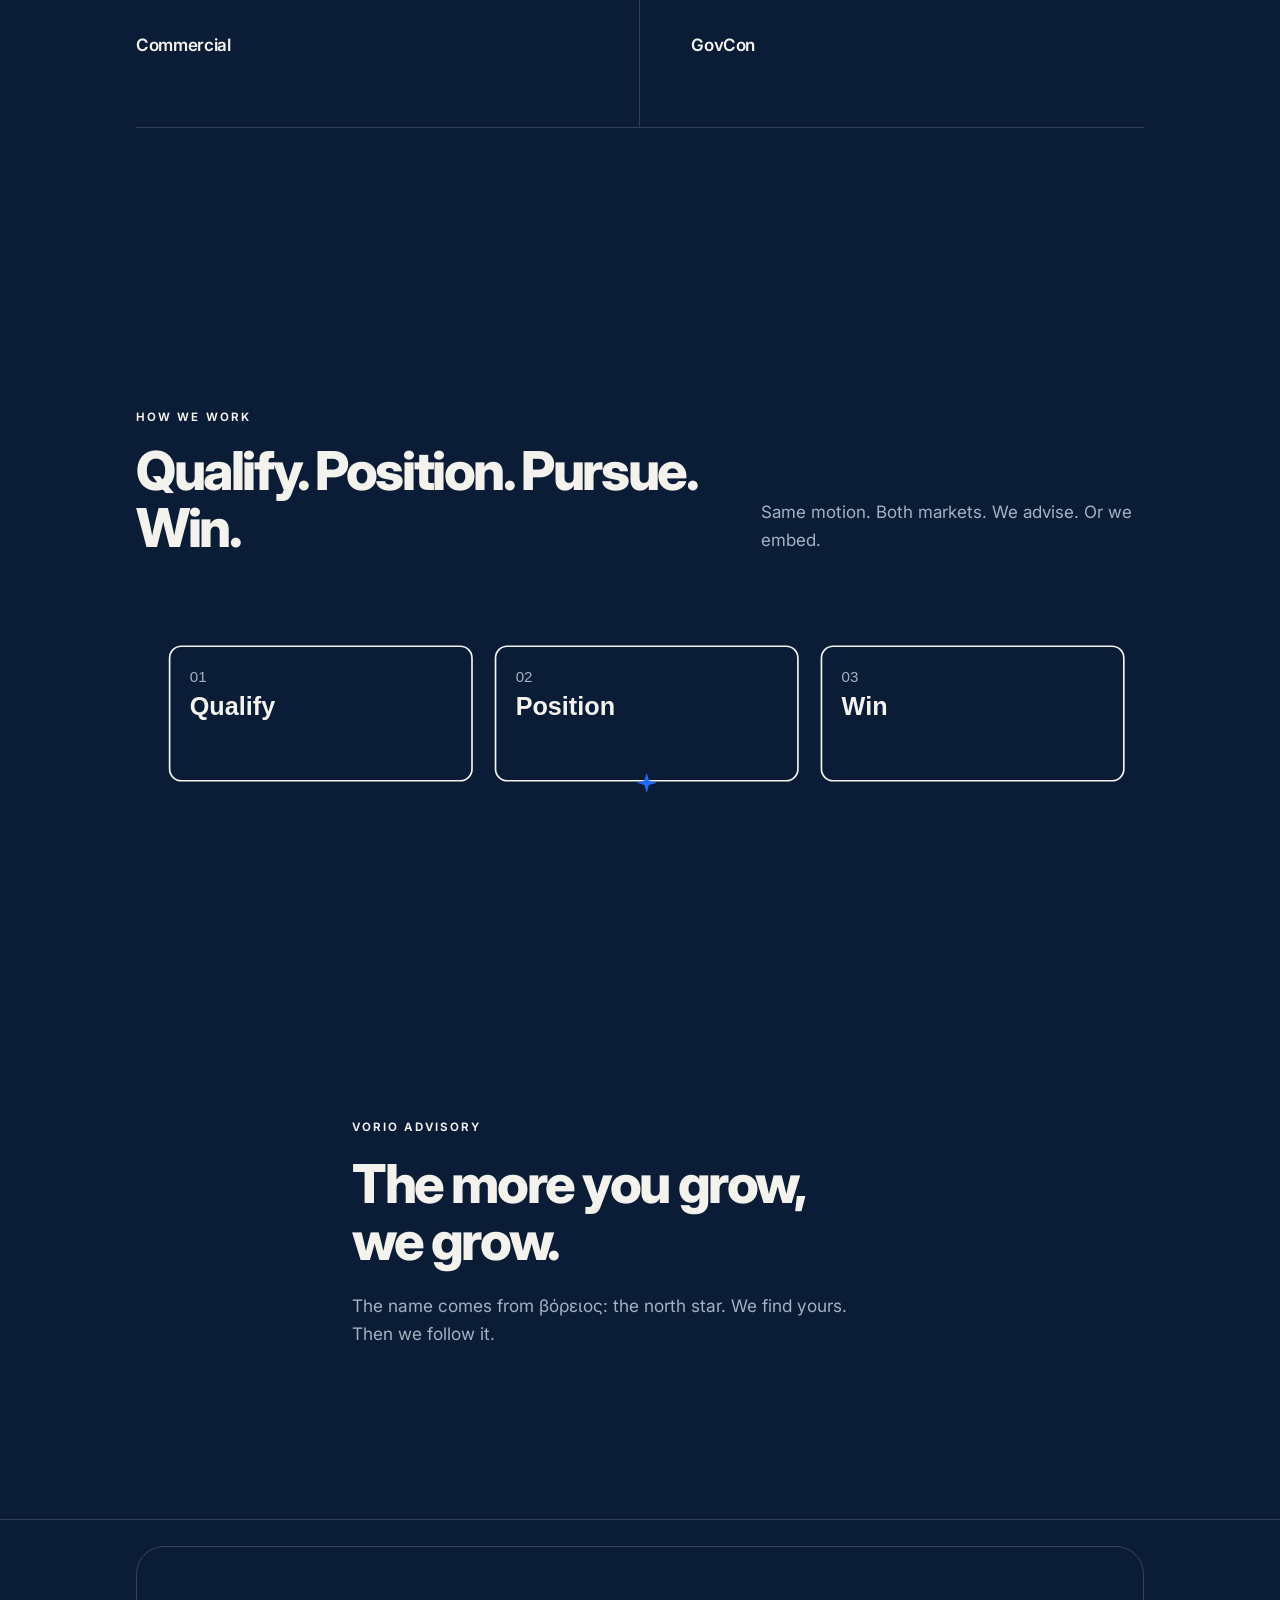
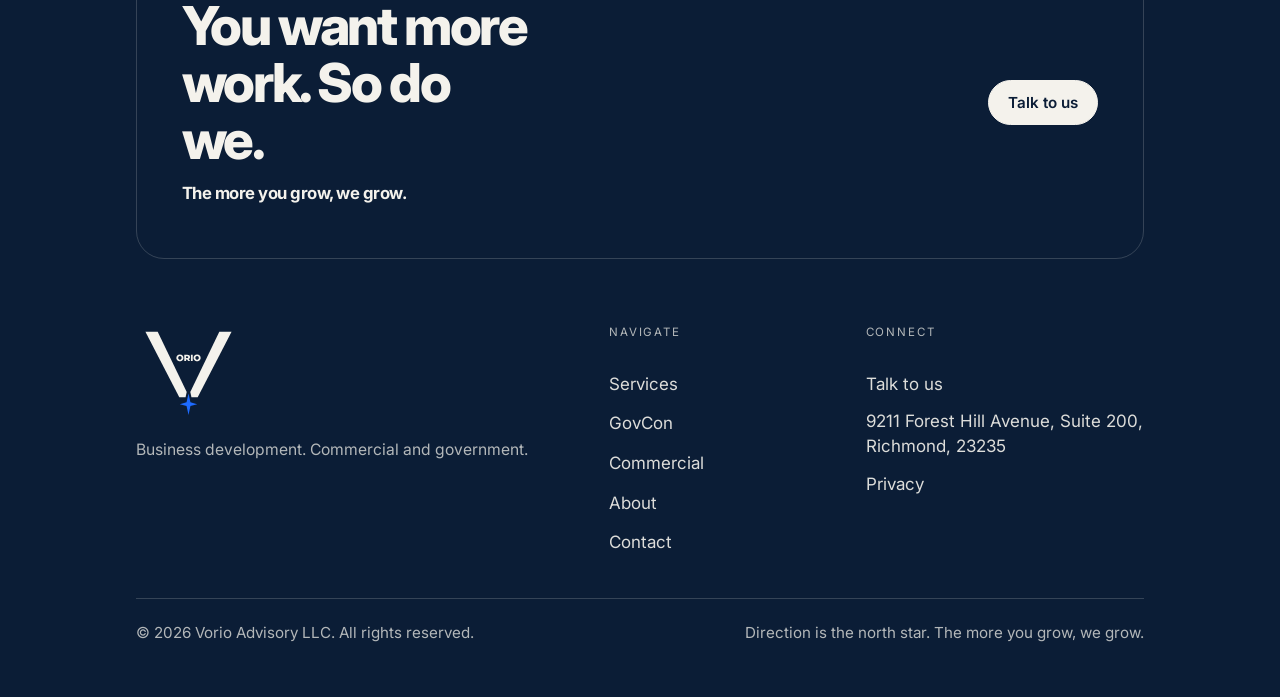
==== commit 97c9840b: "INK layout: brochure air, stage-notch figures, Home/Services rhythm Navy field and cream type stay. " ====
--- a/index.html
+++ b/index.html
@@ -121,27 +121,40 @@
             </div>
             <p>Same motion. Both markets. We advise. Or we embed.</p>
           </div>
-          <div class="lifecycle">
-            <img class="lifecycle-svg" src="assets/lifecycle.svg" alt="Qualify, Position, Pursue, Win" />
-            <ol class="lifecycle-rail" aria-hidden="true">
+          <figure class="stage-figure">
+            <img class="stage-svg" src="assets/stage-notch-home.svg" alt="Qualify, Position, Win" />
+            <ol class="stage-rail" data-active="position" aria-hidden="true">
               <li>
-                <span class="lifecycle-node" aria-hidden="true"></span>
-                <span class="lifecycle-copy"><span class="num">01</span> <span class="label">QUALIFY</span></span>
+                <span class="stage-card">
+                  <span class="num">01</span>
+                  <span class="label">Qualify</span>
+                </span>
               </li>
               <li>
-                <span class="lifecycle-node" aria-hidden="true"></span>
-                <span class="lifecycle-copy"><span class="num">02</span> <span class="label">POSITION</span></span>
+                <span class="stage-card">
+                  <span class="num">02</span>
+                  <span class="label">Position</span>
+                  <span class="stage-star" aria-hidden="true">
+                    <svg viewBox="0 0 24 24" fill="currentColor"><path d="M12 0 L14.2 8.4 L24 10.6 L14.2 12.8 L12 21.2 L9.8 12.8 L0 10.6 L9.8 8.4 Z"/></svg>
+                  </span>
+                </span>
               </li>
               <li>
-                <span class="lifecycle-node" aria-hidden="true"></span>
-                <span class="lifecycle-copy"><span class="num">03</span> <span class="label">PURSUE</span></span>
-              </li>
-              <li>
-                <span class="lifecycle-node" aria-hidden="true"></span>
-                <span class="lifecycle-copy"><span class="num">04</span> <span class="label">WIN</span></span>
+                <span class="stage-card">
+                  <span class="num">03</span>
+                  <span class="label">Win</span>
+                </span>
               </li>
             </ol>
-          </div>
+          </figure>
+        </div>
+      </section>
+
+      <section class="section who reveal">
+        <div class="wrap who-inner">
+          <p class="kicker">Vorio Advisory</p>
+          <h2>The more you grow, we grow.</h2>
+          <p class="lede">The name comes from βόρειος: the north star. We find yours. Then we follow it.</p>
         </div>
       </section>
     </main>
--- a/assets/style.css
+++ b/assets/style.css
@@ -1,21 +1,24 @@
 :root{
-  --bg:#F4F2EC;
-  --bg-2:#F4F2EC;
-  --ink:#0B1D36;
-  --muted:#3E4C5E;
+  --bg:#0B1D36;
+  --bg-2:#0B1D36;
+  --ink:#F4F2EC;
+  --muted:#A7B0C2;
   --star:#1E6BFF;
-  --line:rgba(11,29,54,.12);
+  --line:rgba(244,242,236,.16);
   --panel:transparent;
   --panel-2:transparent;
-  --max:1160px;
+  --navy:#0B1D36;
+  --cream:#F4F2EC;
+  --max:1120px;
   --radius:999px;
-  --pad:clamp(1.25rem,4.5vw,2.75rem);
-  --nav-h:84px;
+  --pad:clamp(1.4rem,5.5vw,3.5rem);
+  --nav-h:88px;
+  --section-y:clamp(5.25rem,11vw,8.75rem);
 }
 *{box-sizing:border-box}
 html{
   scroll-behavior:smooth;
-  color-scheme:light;
+  color-scheme:dark;
   overflow-x:hidden;
   scroll-padding-top:var(--nav-h);
   -webkit-text-size-adjust:100%;
@@ -26,7 +29,7 @@
   color:var(--ink);
   font-family:Inter,Helvetica,Arial,sans-serif;
   font-size:17px;
-  line-height:1.6;
+  line-height:1.65;
   min-height:100vh;
   overflow-x:hidden;
 }
@@ -35,35 +38,36 @@
 button,input,select,textarea{font:inherit;color:inherit}
 h1,h2,h3,p{margin:0}
 h1,h2,h3{
-  letter-spacing:-.04em;
-  line-height:1.08;
+  letter-spacing:-.045em;
+  line-height:1.06;
   font-weight:800;
   overflow-wrap:break-word;
   word-wrap:break-word;
   max-width:100%;
 }
-h1{font-size:clamp(2.15rem,7.2vw,5.35rem)}
-h2{font-size:clamp(1.55rem,4.2vw,3.15rem)}
+h1{font-size:clamp(2.35rem,7.4vw,5.5rem)}
+h2{font-size:clamp(1.7rem,4.4vw,3.35rem)}
 h3{font-size:1.22rem;letter-spacing:-.03em;line-height:1.2}
 .wrap{width:min(100%,var(--max));margin:0 auto;padding:0 var(--pad)}
 .kicker{
   color:var(--ink);
   font-size:.72rem;
   font-weight:650;
-  letter-spacing:.16em;
+  letter-spacing:.18em;
   text-transform:uppercase;
-  margin:0 0 .9rem;
+  margin:0 0 1.05rem;
 }
 .accent{color:var(--ink)}
-.lede{color:var(--muted);max-width:38rem;font-size:1.05rem}
-.hero-body{color:var(--muted);max-width:40rem;margin:1rem 0 0;font-size:1.02rem}
-.lockup{color:var(--ink);font-weight:700;letter-spacing:-.03em;margin:1.05rem 0 0;font-size:1.15rem}
-.pov{color:var(--ink);max-width:38rem;font-size:1.12rem;line-height:1.55}
+.lede{color:var(--muted);max-width:36rem;font-size:1.08rem;line-height:1.6}
+.hero-body{color:var(--muted);max-width:38rem;margin:1.25rem 0 0;font-size:1.05rem;line-height:1.65}
+.lockup{color:var(--ink);font-weight:700;letter-spacing:-.03em;margin:1.25rem 0 0;font-size:1.2rem}
+.pov{color:var(--ink);max-width:38rem;font-size:1.12rem;line-height:1.6}
 .muted{color:var(--muted)}
 .muted a{text-decoration:underline;text-underline-offset:2px}
 .muted a:hover,.muted a:focus-visible{color:var(--ink)}
-
-/* Nav */
+:focus-visible{outline:2px solid var(--ink);outline-offset:3px}
+
+/* Nav — solid navy, sticky, no blur */
 .nav{
   position:sticky;top:0;z-index:20;
   background:var(--bg);
@@ -102,41 +106,45 @@
 .navlinks a{
   color:var(--ink);
   font-size:.95rem;
-  opacity:.88;
+  opacity:.72;
+  min-height:44px;
+  display:inline-flex;
+  align-items:center;
+  transition:opacity .15s ease;
 }
 .navlinks a:hover,
-.navlinks a:focus-visible,
-.navlinks a[aria-current="page"]{opacity:1;color:var(--ink)}
-.navlinks a[aria-current="page"]{box-shadow:inset 0 -2px 0 var(--ink);color:var(--ink)}
-.nav-talk{display:none}
+.navlinks a:focus-visible{opacity:1}
+.navlinks a[aria-current="page"]{opacity:1;box-shadow:inset 0 -2px 0 var(--ink);color:var(--ink)}
+.navlinks a.nav-talk,.nav-talk{display:none}
 .mobile-toggle{
   display:none;
   width:44px;height:44px;
   min-width:44px;min-height:44px;
   border:1px solid var(--line);
   border-radius:var(--radius);
-  background:transparent;
+  background:var(--bg);
   cursor:pointer;
   padding:0;
   align-items:center;
   justify-content:center;
   flex-direction:column;
-  gap:5px;
+  gap:6px;
   margin-left:auto;
 }
+.mobile-toggle:hover,.mobile-toggle:focus-visible{border-color:var(--ink)}
 .mobile-toggle span{
-  display:block;width:16px;height:1.5px;background:var(--ink);
+  display:block;width:18px;height:2px;background:var(--ink);
   transition:transform .2s ease;
   transform-origin:center;
 }
 .mobile-toggle[aria-expanded="true"] span:first-child{
-  transform:translateY(3.25px) rotate(45deg);
+  transform:translateY(4px) rotate(45deg);
 }
 .mobile-toggle[aria-expanded="true"] span:last-child{
-  transform:translateY(-3.25px) rotate(-45deg);
-}
-
-/* Buttons */
+  transform:translateY(-4px) rotate(-45deg);
+}
+
+/* Buttons — cream primary, navy type; ghost cream hairline */
 .btn{
   display:inline-flex;
   align-items:center;
@@ -152,7 +160,7 @@
   cursor:pointer;
   white-space:nowrap;
   max-width:100%;
-  transition:background .2s,border-color .2s,color .2s;
+  transition:background .15s ease,border-color .15s ease,color .15s ease,transform .12s ease;
 }
 .btn-primary,.btn-nav{
   background:var(--ink);
@@ -160,15 +168,25 @@
   border-color:var(--ink);
 }
 .btn-primary:hover,.btn-primary:focus-visible,
-.btn-nav:hover,.btn-nav:focus-visible{filter:brightness(1.12)}
+.btn-nav:hover,.btn-nav:focus-visible{
+  background:#e8e4d8;
+  border-color:#e8e4d8;
+  color:var(--bg);
+}
+.btn-primary:active,.btn-nav:active{transform:translateY(1px);background:#ddd8c8}
 .btn-ghost{
   background:transparent;
   color:var(--ink);
-  border-color:rgba(11,29,54,.28);
-}
-.btn-ghost:hover,.btn-ghost:focus-visible{border-color:var(--ink);color:var(--ink)}
+  border-color:rgba(244,242,236,.32);
+}
+.btn-ghost:hover,.btn-ghost:focus-visible{
+  border-color:var(--ink);
+  color:var(--ink);
+  background:rgba(244,242,236,.06);
+}
+.btn-ghost:active{transform:translateY(1px);background:rgba(244,242,236,.1)}
 .btn-nav{flex:0 0 auto}
-.actions{display:flex;flex-wrap:wrap;gap:.8rem;margin-top:1.8rem}
+.actions{display:flex;flex-wrap:wrap;gap:.8rem;margin-top:2.1rem}
 
 /* Hero */
 .hero{
@@ -185,14 +203,14 @@
 .hero-grid{
   position:relative;z-index:1;
   display:grid;
-  grid-template-columns:minmax(0,1.05fr) minmax(0,.95fr);
-  align-items:center;
-  gap:2rem 1.5rem;
+  grid-template-columns:minmax(0,1.08fr) minmax(0,.92fr);
+  align-items:center;
+  gap:2.4rem 2rem;
   min-height:calc(100svh - var(--nav-h));
-  padding:2.4rem 0 4.2rem;
+  padding:clamp(2.8rem,6vw,4.8rem) 0 clamp(4.5rem,9vw,6.5rem);
 }
 .hero-copy,.hero-art{min-width:0}
-.hero-copy h1{margin:0 0 1.15rem}
+.hero-copy h1{margin:0 0 1.3rem}
 .hero-art{
   position:relative;
   display:flex;
@@ -205,7 +223,7 @@
   width:min(420px,100%);
   height:auto;
   object-fit:contain;
-  filter:drop-shadow(0 18px 40px rgba(11,29,54,.08));
+  filter:none;
   border-radius:0;
   background:transparent;
 }
@@ -213,11 +231,13 @@
   position:absolute;
   right:0;bottom:6%;
   width:min(250px,86%);
-  padding:1rem 1.05rem 1.05rem;
+  padding:1.15rem 1.15rem 1.2rem;
   background:var(--bg);
   border:1px solid var(--line);
   border-radius:16px;
-}
+  transition:border-color .15s ease;
+}
+.art-card:hover,.art-card:focus-within{border-color:rgba(244,242,236,.36)}
 .art-card strong{
   display:block;
   font-size:.78rem;
@@ -226,16 +246,17 @@
 }
 .art-card p{color:var(--muted);font-size:.86rem;line-height:1.45}
 
-/* Sections */
-.section{padding:4.4rem 0}
+/* Sections — brochure air */
+.section{padding:var(--section-y) 0}
 .section-head{
   display:grid;
-  grid-template-columns:minmax(0,1.15fr) minmax(0,.85fr);
-  gap:1.4rem 2.5rem;
+  grid-template-columns:minmax(0,1.2fr) minmax(0,.8fr);
+  gap:1.6rem 3.2rem;
   align-items:end;
-  margin-bottom:2.4rem;
-}
-.section-head p:last-child{color:var(--muted)}
+  margin-bottom:clamp(2.4rem,5vw,3.6rem);
+}
+.section-head h2{max-width:16ch}
+.section-head p:last-child{color:var(--muted);max-width:28rem;padding-bottom:.15rem}
 .split{
   display:grid;
   grid-template-columns:minmax(0,1fr) minmax(0,1fr);
@@ -243,35 +264,49 @@
   border-top:1px solid var(--line);
   border-bottom:1px solid var(--line);
 }
-.split > *{padding:2.2rem 0;min-width:0}
-.split > :first-child{padding-right:2.6rem;border-right:1px solid var(--line)}
-.split > :last-child{padding-left:2.6rem}
-.split h3{margin:0 0 .7rem}
-.split p{color:var(--muted)}
-.split .text-link{display:inline-block;margin-top:1.2rem;color:var(--ink)}
-.split .text-link:hover,.split .text-link:focus-visible{color:var(--ink);text-decoration:underline;text-underline-offset:3px}
-.facts{list-style:none;margin:1.15rem 0 0;padding:0;display:grid;gap:.85rem}
-.facts li{color:var(--muted);font-size:.95rem}
-.facts strong{display:block;color:var(--ink);font-size:.82rem;letter-spacing:.08em;text-transform:uppercase;font-weight:650;margin:0 0 .2rem}
+.split > *{padding:clamp(2.6rem,5vw,3.6rem) 0;min-width:0}
+.split > :first-child{padding-right:clamp(2.4rem,4vw,3.6rem);border-right:1px solid var(--line)}
+.split > :last-child{padding-left:clamp(2.4rem,4vw,3.6rem)}
+.split h3{
+  margin:0 0 1rem;
+  font-size:clamp(1.65rem,3.1vw,2.4rem);
+  letter-spacing:-.04em;
+}
+.split > * > p{color:var(--muted);font-size:1.02rem;line-height:1.65;max-width:36rem}
+.split .text-link{
+  display:inline-block;
+  margin-top:1.6rem;
+  color:var(--ink);
+  min-height:44px;
+  padding:.35rem 0;
+  font-weight:600;
+  letter-spacing:-.02em;
+}
+.split .text-link:hover,.split .text-link:focus-visible{color:var(--ink);text-decoration:underline;text-underline-offset:4px}
+.facts{list-style:none;margin:1.6rem 0 0;padding:0;display:grid;gap:1.15rem}
+.facts li{color:var(--muted);font-size:.98rem;line-height:1.55}
+.facts strong{display:block;color:var(--ink);font-size:.78rem;letter-spacing:.12em;text-transform:uppercase;font-weight:650;margin:0 0 .28rem}
 
 .cards{
   display:grid;
   grid-template-columns:repeat(3,minmax(0,1fr));
-  gap:1rem;
+  gap:1.15rem;
 }
 .card{
   background:var(--panel);
   border:1px solid var(--line);
   border-radius:22px;
-  padding:1.35rem 1.3rem 1.4rem;
+  padding:1.55rem 1.45rem 1.6rem;
   min-width:0;
-}
+  transition:border-color .15s ease;
+}
+.card:hover,.card:focus-within{border-color:rgba(244,242,236,.36)}
 .card h3{margin:0 0 .55rem}
 .card p{color:var(--muted);font-size:.98rem}
 .stack{
   display:grid;
   grid-template-columns:repeat(3,minmax(0,1fr));
-  gap:1rem;
+  gap:1.15rem;
 }
 .bands{
   display:grid;
@@ -282,10 +317,11 @@
   overflow:hidden;
   background:var(--panel);
 }
-.band{padding:1.45rem 1.35rem 1.5rem;border-left:1px solid var(--line);min-width:0}
+.band{padding:1.7rem 1.5rem 1.8rem;border-left:1px solid var(--line);min-width:0;transition:background .15s ease}
 .band:first-child{border-left:0}
+.band:hover,.band:focus-within{background:rgba(244,242,236,.04)}
 .band h3{
-  margin:0 0 .65rem;
+  margin:0 0 .75rem;
   font-size:.78rem;
   letter-spacing:.14em;
   text-transform:uppercase;
@@ -295,21 +331,71 @@
 }
 .band p{color:var(--muted);font-size:.98rem}
 
-.lifecycle{padding-top:1rem;overflow:hidden}
-.lifecycle-svg{width:100%;height:auto;margin:1.4rem 0 0}
-.lifecycle-rail{
+/* Stage notch figures — Art’s three cream-outline blocks */
+.stage-figure{
+  margin:0;
+  padding-top:.4rem;
+}
+.stage-svg{
+  width:100%;
+  height:auto;
+  margin:0;
+  background:transparent;
+}
+.stage-rail{
   display:none;
   list-style:none;
-  margin:1.4rem 0 0;
+  margin:0;
   padding:0;
 }
-
-.cycle-list{display:grid;gap:0;margin-top:.4rem}
+.stage-card{
+  display:block;
+  position:relative;
+  border:2px solid var(--ink);
+  border-radius:14px;
+  padding:1.35rem 1.25rem 1.85rem;
+  min-height:7.5rem;
+}
+.stage-card .num{
+  display:block;
+  color:var(--muted);
+  font-size:.78rem;
+  font-weight:600;
+  letter-spacing:.16em;
+  margin:0 0 .55rem;
+}
+.stage-card .label{
+  display:block;
+  color:var(--ink);
+  font-size:1.35rem;
+  font-weight:800;
+  letter-spacing:-.03em;
+}
+.stage-star{
+  position:absolute;
+  left:50%;
+  bottom:10px;
+  width:14px;
+  height:14px;
+  transform:translateX(-50%);
+  color:var(--star);
+}
+.stage-star svg{width:100%;height:100%}
+
+.services-motion{
+  display:grid;
+  grid-template-columns:minmax(0,1.05fr) minmax(0,.95fr);
+  gap:clamp(2.4rem,5vw,4.2rem);
+  align-items:center;
+}
+.services-motion .stage-figure{padding-top:0}
+
+.cycle-list{display:grid;gap:0;margin-top:0}
 .cycle-item{
   display:grid;
-  grid-template-columns:8rem minmax(0,1fr);
-  gap:1rem;
-  padding:1.35rem 0;
+  grid-template-columns:8.2rem minmax(0,1fr);
+  gap:1.1rem;
+  padding:1.7rem 0;
   border-top:1px solid var(--line);
 }
 .cycle-item:last-child{border-bottom:1px solid var(--line)}
@@ -318,22 +404,31 @@
   font-size:.78rem;
   font-weight:650;
   letter-spacing:.14em;
+  text-transform:uppercase;
   padding-top:.2rem;
 }
 .cycle-item h3{margin:0 0 .35rem}
-.cycle-item p{color:var(--muted)}
+.cycle-item p{color:var(--muted);font-size:1.02rem;line-height:1.6}
+
+.who .who-inner{
+  max-width:36rem;
+  padding:clamp(1rem,3vw,2rem) 0;
+}
+.who .kicker{margin-bottom:1.2rem}
+.who h2{max-width:14ch;margin:0 0 1.4rem}
+.who .lede{max-width:32rem}
 
 /* Inner page hero */
 .page-hero{
-  padding:clamp(2.4rem,6vw,4.6rem) 0 2.8rem;
+  padding:clamp(3.2rem,8vw,6.2rem) 0 clamp(2.2rem,4vw,3.2rem);
   background:transparent;
 }
-.page-hero h1{max-width:min(16ch,100%);margin:0 0 1.1rem}
-.page-hero .lede{max-width:42rem}
+.page-hero h1{max-width:min(16ch,100%);margin:0 0 1.25rem}
+.page-hero .lede{max-width:40rem}
 .page-hero .pov{margin-top:.15rem;max-width:42rem}
-.pov + .pov{margin-top:1rem}
-.motion-map{color:var(--muted);margin:-.4rem 0 2.2rem;max-width:40rem}
-.page-hero .actions{margin-top:1.6rem}
+.pov + .pov{margin-top:1.15rem}
+.motion-map{color:var(--muted);margin:-.2rem 0 2.6rem;max-width:40rem}
+.page-hero .actions{margin-top:1.9rem}
 .next-step{max-width:40rem}
 .next-step strong{display:block;margin:0 0 .35rem}
 
@@ -341,8 +436,8 @@
 .form-grid{
   display:grid;
   grid-template-columns:minmax(0,1fr) minmax(0,1fr);
-  gap:1rem 1.1rem;
-  margin-top:1.8rem;
+  gap:1.15rem 1.25rem;
+  margin-top:2.1rem;
   max-width:40rem;
 }
 .field{display:flex;flex-direction:column;gap:.4rem;min-width:0}
@@ -358,50 +453,62 @@
   min-height:44px;
   outline:none;
   color:var(--ink);
+  transition:border-color .15s ease;
 }
 .field textarea{min-height:9rem;resize:vertical}
 .field textarea.short{min-height:5.2rem}
-.field input:focus,.field select:focus,.field textarea:focus{border-color:var(--ink)}
+.field input:hover,.field select:hover,.field textarea:hover{border-color:rgba(244,242,236,.36)}
+.field input:focus,.field select:focus,.field textarea:focus,
+.field input:focus-visible,.field select:focus-visible,.field textarea:focus-visible{
+  border-color:var(--ink);
+  outline:2px solid var(--ink);
+  outline-offset:2px;
+}
 .form-micro{color:var(--muted);font-size:.82rem;line-height:1.45;margin:.2rem 0 0}
 .form-status{margin:.85rem 0 0;color:var(--ink);font-size:.95rem}
 .form-actions{margin-top:.4rem}
-.direct{margin-top:2.8rem;max-width:40rem}
-.direct .kicker{margin-bottom:.45rem}
-.direct address{font-style:normal;color:var(--ink);line-height:1.45}
-
-/* Footer: reverse ink band — navy field, cream type */
+.direct{display:none}
+
+/* Footer: navy field, cream type, reverse cream lockup */
 .footer{
-  padding:1.2rem 0 1.6rem;
-  background:var(--ink);
-  color:var(--bg);
+  padding:1.6rem 0 1.8rem;
+  background:var(--navy);
+  color:var(--cream);
+  border-top:1px solid rgba(244,242,236,.16);
 }
 .footer-cta{
   display:flex;
   justify-content:space-between;
   align-items:center;
   gap:2rem;
-  padding:2.4rem 2.5rem;
+  padding:clamp(2.4rem,5vw,3.2rem) clamp(1.8rem,4vw,2.8rem);
   border:1px solid rgba(244,242,236,.18);
   border-radius:28px;
   background:transparent;
-  margin-bottom:3.2rem;
+  margin-bottom:clamp(2.8rem,6vw,4rem);
 }
 .footer-cta-copy{max-width:22rem;min-width:0}
-.footer-cta-copy h2{max-width:none;color:var(--bg)}
-.footer-cta .lockup{margin-top:.7rem;font-size:1.05rem;color:var(--bg)}
+.footer-cta-copy h2{max-width:none;color:var(--cream)}
+.footer-cta .lockup{margin-top:.7rem;font-size:1.05rem;color:var(--cream)}
 .footer .btn-primary{
-  background:var(--bg);
-  color:var(--ink);
-  border-color:var(--bg);
-}
-.footer .btn-primary:hover,.footer .btn-primary:focus-visible{filter:brightness(.97)}
+  background:var(--cream);
+  color:var(--navy);
+  border-color:var(--cream);
+}
+.footer .btn-primary:hover,.footer .btn-primary:focus-visible{
+  background:#e8e4d8;
+  border-color:#e8e4d8;
+  color:var(--navy);
+}
+.footer .btn-primary:active{transform:translateY(1px);background:#ddd8c8}
 .footer-grid{
   display:grid;
   grid-template-columns:minmax(0,1.4fr) minmax(0,.7fr) minmax(0,.9fr);
   gap:2rem 2.5rem;
-  padding-bottom:2.4rem;
+  padding-bottom:2.6rem;
 }
 .footer-mark{height:96px;width:auto;max-width:min(120px,100%);object-fit:contain;margin:0 0 1.1rem}
+.footer-brand{min-width:0}
 .footer-brand p{color:rgba(244,242,236,.72);max-width:26rem;font-size:.98rem}
 .footer-label{
   color:rgba(244,242,236,.72);
@@ -412,16 +519,17 @@
 }
 .footer-col{display:flex;flex-direction:column;gap:.72rem;min-width:0}
 .footer-col a{
-  color:var(--bg);
+  color:var(--cream);
   opacity:.9;
-}
-.footer-col a:hover,.footer-col a:focus-visible{color:var(--bg);opacity:1}
-.footer-address{margin:0;color:var(--bg);opacity:.9;line-height:1.45;overflow-wrap:break-word}
+  width:fit-content;
+}
+.footer-col a:hover,.footer-col a:focus-visible{color:var(--cream);opacity:1;text-decoration:underline;text-underline-offset:3px}
+.footer-address{margin:0;color:var(--cream);opacity:.9;line-height:1.45;overflow-wrap:break-word}
 .footer-bar{
   display:flex;
   justify-content:space-between;
   gap:1rem;
-  padding:1.2rem 0 1.4rem;
+  padding:1.3rem 0 1.5rem;
   border-top:1px solid rgba(244,242,236,.18);
   color:rgba(244,242,236,.72);
   font-size:.95rem;
@@ -430,17 +538,25 @@
 .reveal{opacity:0;transform:translateY(18px);transition:opacity .7s ease,transform .7s ease}
 .reveal.in{opacity:1;transform:none}
 
+@media (prefers-reduced-motion:reduce){
+  html{scroll-behavior:auto}
+  .btn,.card,.band,.art-card,.navlinks a,.field input,.field select,.field textarea,.reveal{
+    transition:none;
+  }
+  .btn:active,.btn-primary:active,.btn-nav:active,.btn-ghost:active{transform:none}
+  .reveal{opacity:1;transform:none}
+}
+
 @media (max-width:1024px){
   .navlinks{gap:1.15rem}
-  .hero-grid{min-height:0;padding:2.2rem 0 3.4rem}
+  .hero-grid{min-height:0}
+  .services-motion{grid-template-columns:1fr;gap:2.4rem}
 }
 
 @media (max-width:900px){
   :root{--nav-h:76px}
-  .nav{
-    background:var(--bg);
-  }
-  .nav-inner{min-height:var(--nav-h);flex-wrap:nowrap}
+  .nav{background:var(--bg)}
+  .nav-inner{min-height:var(--nav-h);flex-wrap:nowrap;gap:.75rem}
   .navlinks{
     display:none;
     position:fixed;
@@ -472,9 +588,10 @@
     padding:.35rem 0;
     box-shadow:none;
     color:var(--ink);
+    opacity:1;
   }
   .navlinks a[aria-current="page"]{box-shadow:inset 3px 0 0 var(--ink);padding-left:.7rem}
-  .nav-talk{
+  .navlinks a.nav-talk{
     display:inline-flex;
     align-items:center;
     justify-content:center;
@@ -488,65 +605,33 @@
     width:fit-content;
     background:var(--ink);
     color:var(--bg);
+    box-shadow:none;
+  }
+  .navlinks a.nav-talk:hover,.navlinks a.nav-talk:focus-visible{
+    background:#e8e4d8;
+    border-color:#e8e4d8;
+    color:var(--bg);
   }
   .mobile-toggle{display:flex;margin-left:auto;z-index:26}
   .btn-nav{margin-left:1.5rem}
-  .hero-grid,.section-head,.split,.stack,.bands,.form-grid,.footer-grid,.footer-bar{
+  .hero-grid,.section-head,.split,.stack,.bands,.form-grid,.footer-grid,.footer-bar,.services-motion{
     grid-template-columns:1fr;
   }
   .cards{grid-template-columns:minmax(0,1fr) minmax(0,1fr)}
-  .hero-grid{min-height:0;padding:2rem 0 3.2rem}
-  .split > :first-child{padding-right:0;padding-bottom:1.8rem;border-right:0;border-bottom:1px solid var(--line)}
-  .split > :last-child{padding-left:0;padding-top:1.8rem}
-  .footer-cta{align-items:flex-start;flex-direction:column;padding:1.6rem}
+  .hero-grid{min-height:0;padding:2.2rem 0 3.6rem}
+  .split > :first-child{padding-right:0;padding-bottom:2.2rem;border-right:0;border-bottom:1px solid var(--line)}
+  .split > :last-child{padding-left:0;padding-top:2.2rem}
+  .footer-cta{align-items:flex-start;flex-direction:column;padding:1.8rem}
   .footer-cta-copy{max-width:none}
-  .art-card{position:relative;right:auto;bottom:auto;margin-top:1.2rem;width:min(280px,100%)}
+  .art-card{position:relative;right:auto;bottom:auto;margin-top:1.4rem;width:min(280px,100%)}
   .band{border-left:0;border-top:1px solid var(--line)}
   .band:first-child{border-top:0}
   .cycle-item{grid-template-columns:7.2rem minmax(0,1fr)}
-  .lifecycle-svg{display:none}
-  .lifecycle-rail{
-    display:flex;
-    flex-direction:column;
-    gap:0;
-    position:relative;
-    padding-left:0;
-  }
-  .lifecycle-rail::before{
-    content:"";
-    position:absolute;
-    left:17px;top:18px;bottom:18px;
-    width:1.5px;
-    background:rgba(11,29,54,.18);
-  }
-  .lifecycle-rail li{
+  .stage-svg{display:none}
+  .stage-rail{
     display:grid;
-    grid-template-columns:36px minmax(0,1fr);
-    align-items:center;
-    gap:.9rem 1rem;
-    padding:.7rem 0;
-    position:relative;
-    z-index:1;
-  }
-  .lifecycle-node{
-    width:36px;height:36px;
-    border:1.6px solid var(--ink);
-    border-radius:50%;
-    background:var(--bg);
-    box-shadow:inset 0 0 0 11px var(--bg),inset 0 0 0 16px var(--ink);
-  }
-  .lifecycle-copy{display:flex;flex-direction:column;gap:.15rem;min-width:0}
-  .lifecycle-copy .num{
-    color:var(--ink);
-    font-size:.72rem;
-    font-weight:600;
-    letter-spacing:.16em;
-  }
-  .lifecycle-copy .label{
-    color:var(--ink);
-    font-size:.95rem;
-    font-weight:700;
-    letter-spacing:.16em;
+    grid-template-columns:1fr;
+    gap:.85rem;
   }
   .footer-col a{
     min-height:44px;
@@ -555,18 +640,30 @@
   }
 }
 
+@media (max-width:768px){
+  .navlinks{gap:0}
+  .hero-grid{gap:1.6rem;padding:2rem 0 3.2rem}
+  .footer-mark{height:80px}
+}
+
 @media (max-width:640px){
   body{font-size:16px}
   .btn-nav{display:none;margin-left:0}
-  .nav-inner{flex-wrap:wrap}
+  .nav-inner{flex-wrap:nowrap}
   .cards,.stack,.bands{grid-template-columns:1fr}
-  .cycle-item{grid-template-columns:minmax(0,1fr);gap:.35rem}
+  .cycle-item{grid-template-columns:minmax(0,1fr);gap:.4rem;padding:1.5rem 0}
   .footer-mark{height:72px}
   .footer-bar{font-size:1rem;flex-direction:column}
   .footer-col a{font-size:1rem}
   .brand img{height:48px;max-width:min(64px,28vw)}
   .hero-art img{width:min(280px,100%)}
-  .section{padding:3.2rem 0}
   .form-grid{grid-template-columns:1fr}
   .field input,.field select{font-size:16px}
-}
+  .stage-card{min-height:6.8rem}
+}
+
+@media (max-width:390px){
+  :root{--pad:1.2rem}
+  .hero-copy h1{font-size:clamp(1.95rem,11vw,2.5rem)}
+  .actions{gap:.65rem}
+}
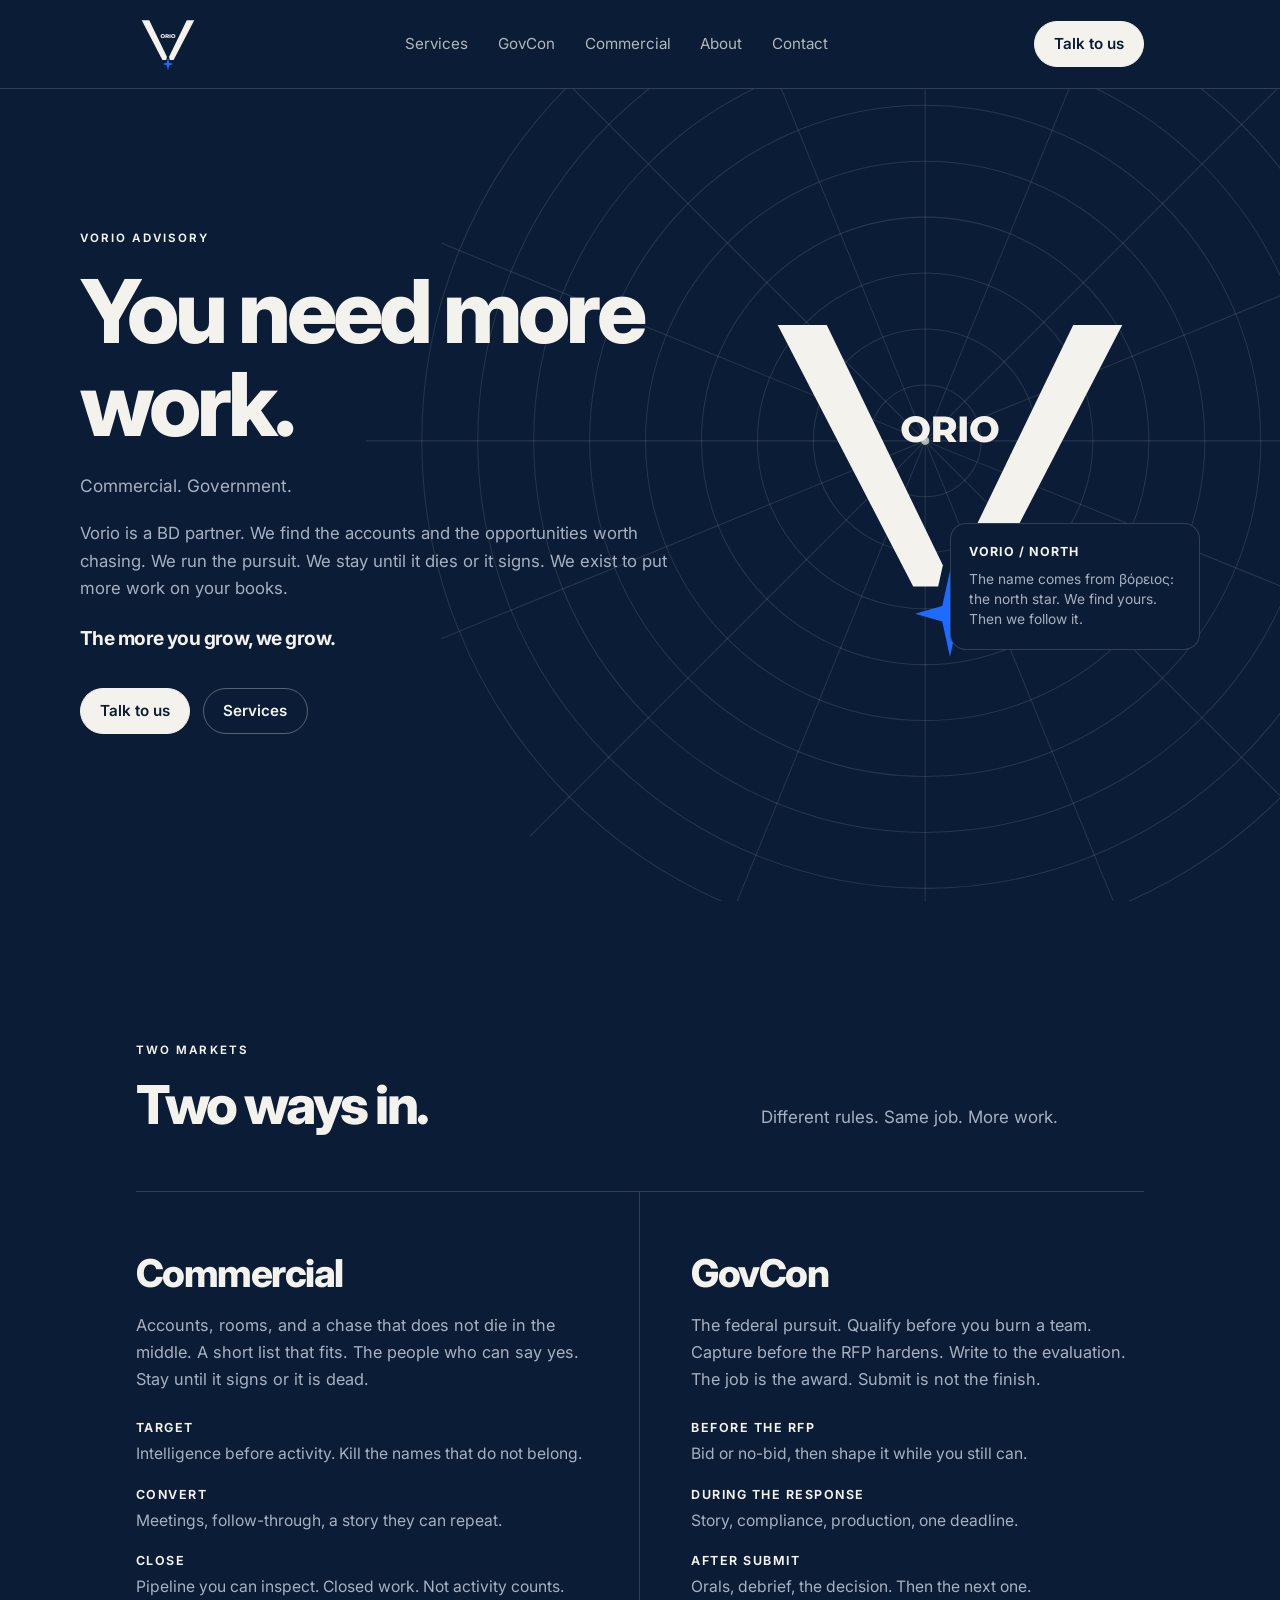
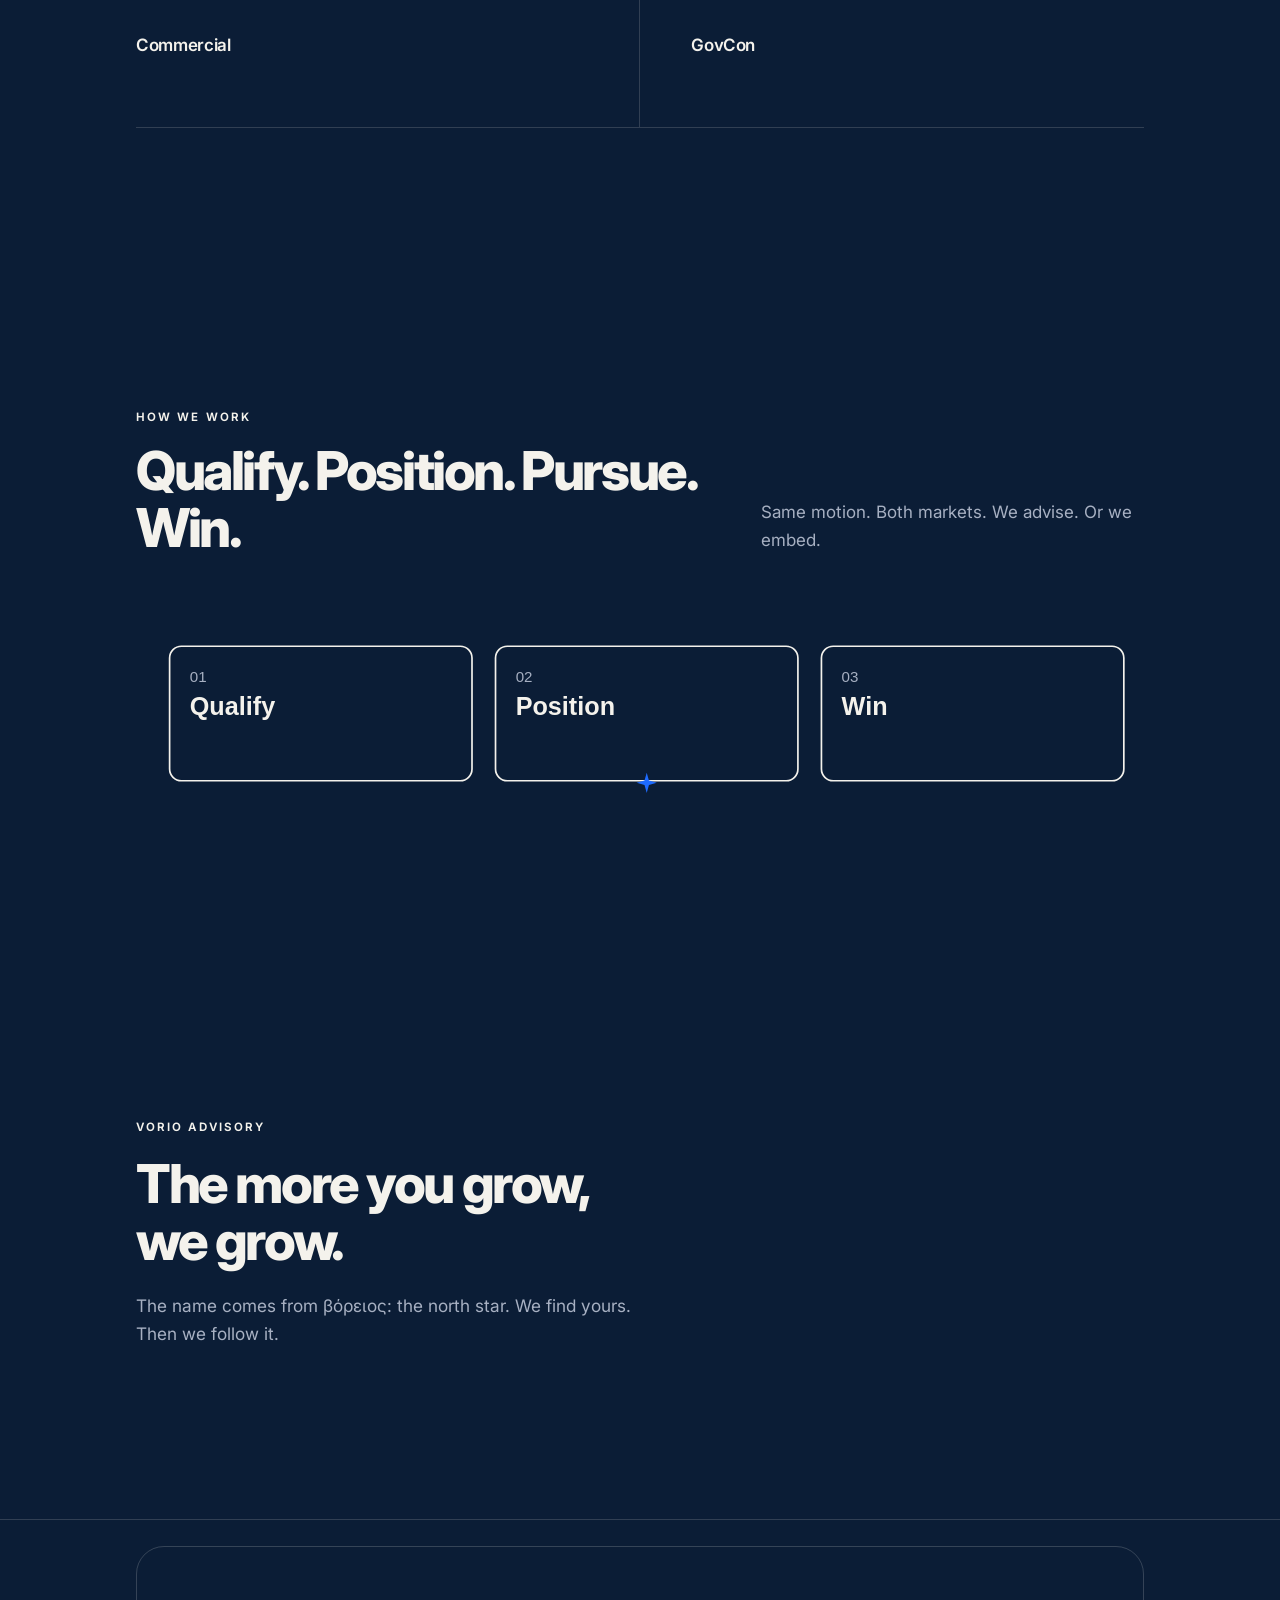
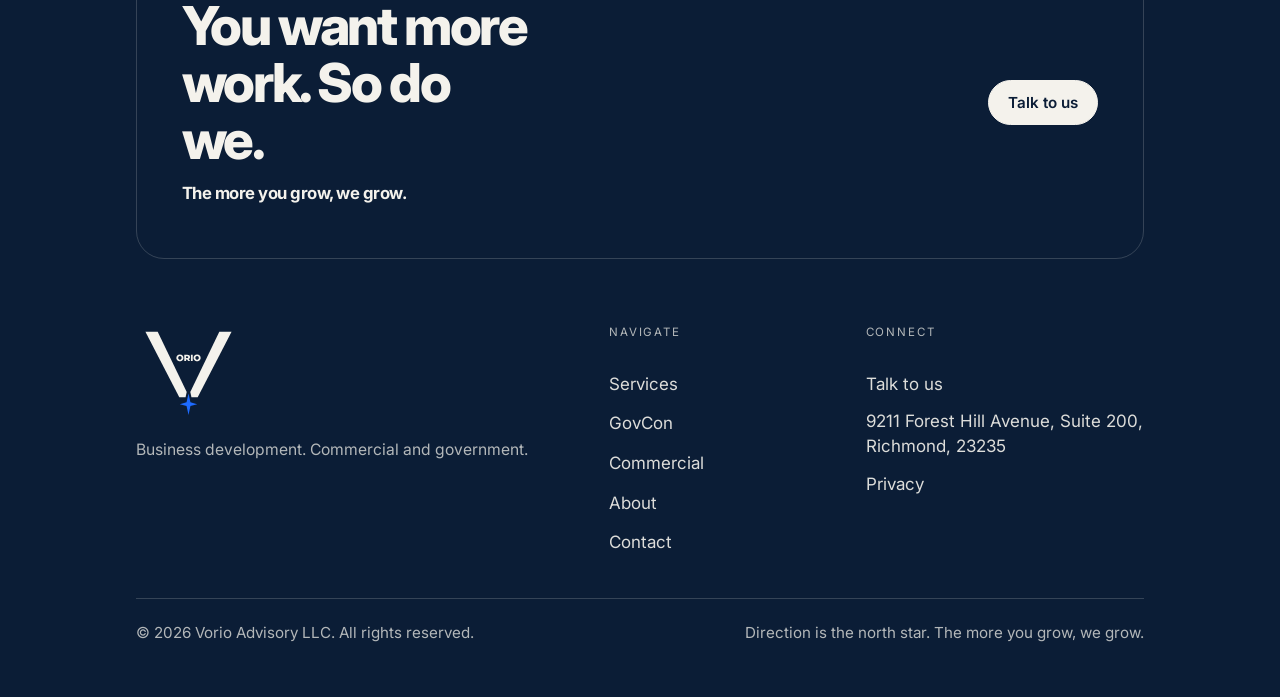
==== commit d5bc3a0a: "Give Services the full-width stage strip and unclip Win Art’s services figure sat in a two-column gr" ====
--- a/index.html
+++ b/index.html
@@ -151,10 +151,12 @@
       </section>
 
       <section class="section who reveal">
-        <div class="wrap who-inner">
-          <p class="kicker">Vorio Advisory</p>
-          <h2>The more you grow, we grow.</h2>
-          <p class="lede">The name comes from βόρειος: the north star. We find yours. Then we follow it.</p>
+        <div class="wrap">
+          <div class="who-inner">
+            <p class="kicker">Vorio Advisory</p>
+            <h2>The more you grow, we grow.</h2>
+            <p class="lede">The name comes from βόρειος: the north star. We find yours. Then we follow it.</p>
+          </div>
         </div>
       </section>
     </main>
--- a/assets/style.css
+++ b/assets/style.css
@@ -384,10 +384,12 @@
 
 .services-motion{
   display:grid;
-  grid-template-columns:minmax(0,1.05fr) minmax(0,.95fr);
-  gap:clamp(2.4rem,5vw,4.2rem);
-  align-items:center;
-}
+  grid-template-columns:1fr;
+  gap:clamp(2.8rem,6vw,4.5rem);
+  align-items:stretch;
+}
+.services-motion > *,
+.stage-figure{min-width:0}
 .services-motion .stage-figure{padding-top:0}
 
 .cycle-list{display:grid;gap:0;margin-top:0}
@@ -410,7 +412,7 @@
 .cycle-item h3{margin:0 0 .35rem}
 .cycle-item p{color:var(--muted);font-size:1.02rem;line-height:1.6}
 
-.who .who-inner{
+.who-inner{
   max-width:36rem;
   padding:clamp(1rem,3vw,2rem) 0;
 }
@@ -441,7 +443,7 @@
   max-width:40rem;
 }
 .field{display:flex;flex-direction:column;gap:.4rem;min-width:0}
-.field.full{grid-column:1/-1}
+.field.full,.form-actions.full{grid-column:1/-1}
 .field span{font-size:.86rem;color:var(--muted)}
 .field input,.field select,.field textarea{
   width:100%;
@@ -550,7 +552,6 @@
 @media (max-width:1024px){
   .navlinks{gap:1.15rem}
   .hero-grid{min-height:0}
-  .services-motion{grid-template-columns:1fr;gap:2.4rem}
 }
 
 @media (max-width:900px){
@@ -614,7 +615,7 @@
   }
   .mobile-toggle{display:flex;margin-left:auto;z-index:26}
   .btn-nav{margin-left:1.5rem}
-  .hero-grid,.section-head,.split,.stack,.bands,.form-grid,.footer-grid,.footer-bar,.services-motion{
+  .hero-grid,.section-head,.split,.stack,.bands,.form-grid,.footer-grid,.footer-bar{
     grid-template-columns:1fr;
   }
   .cards{grid-template-columns:minmax(0,1fr) minmax(0,1fr)}
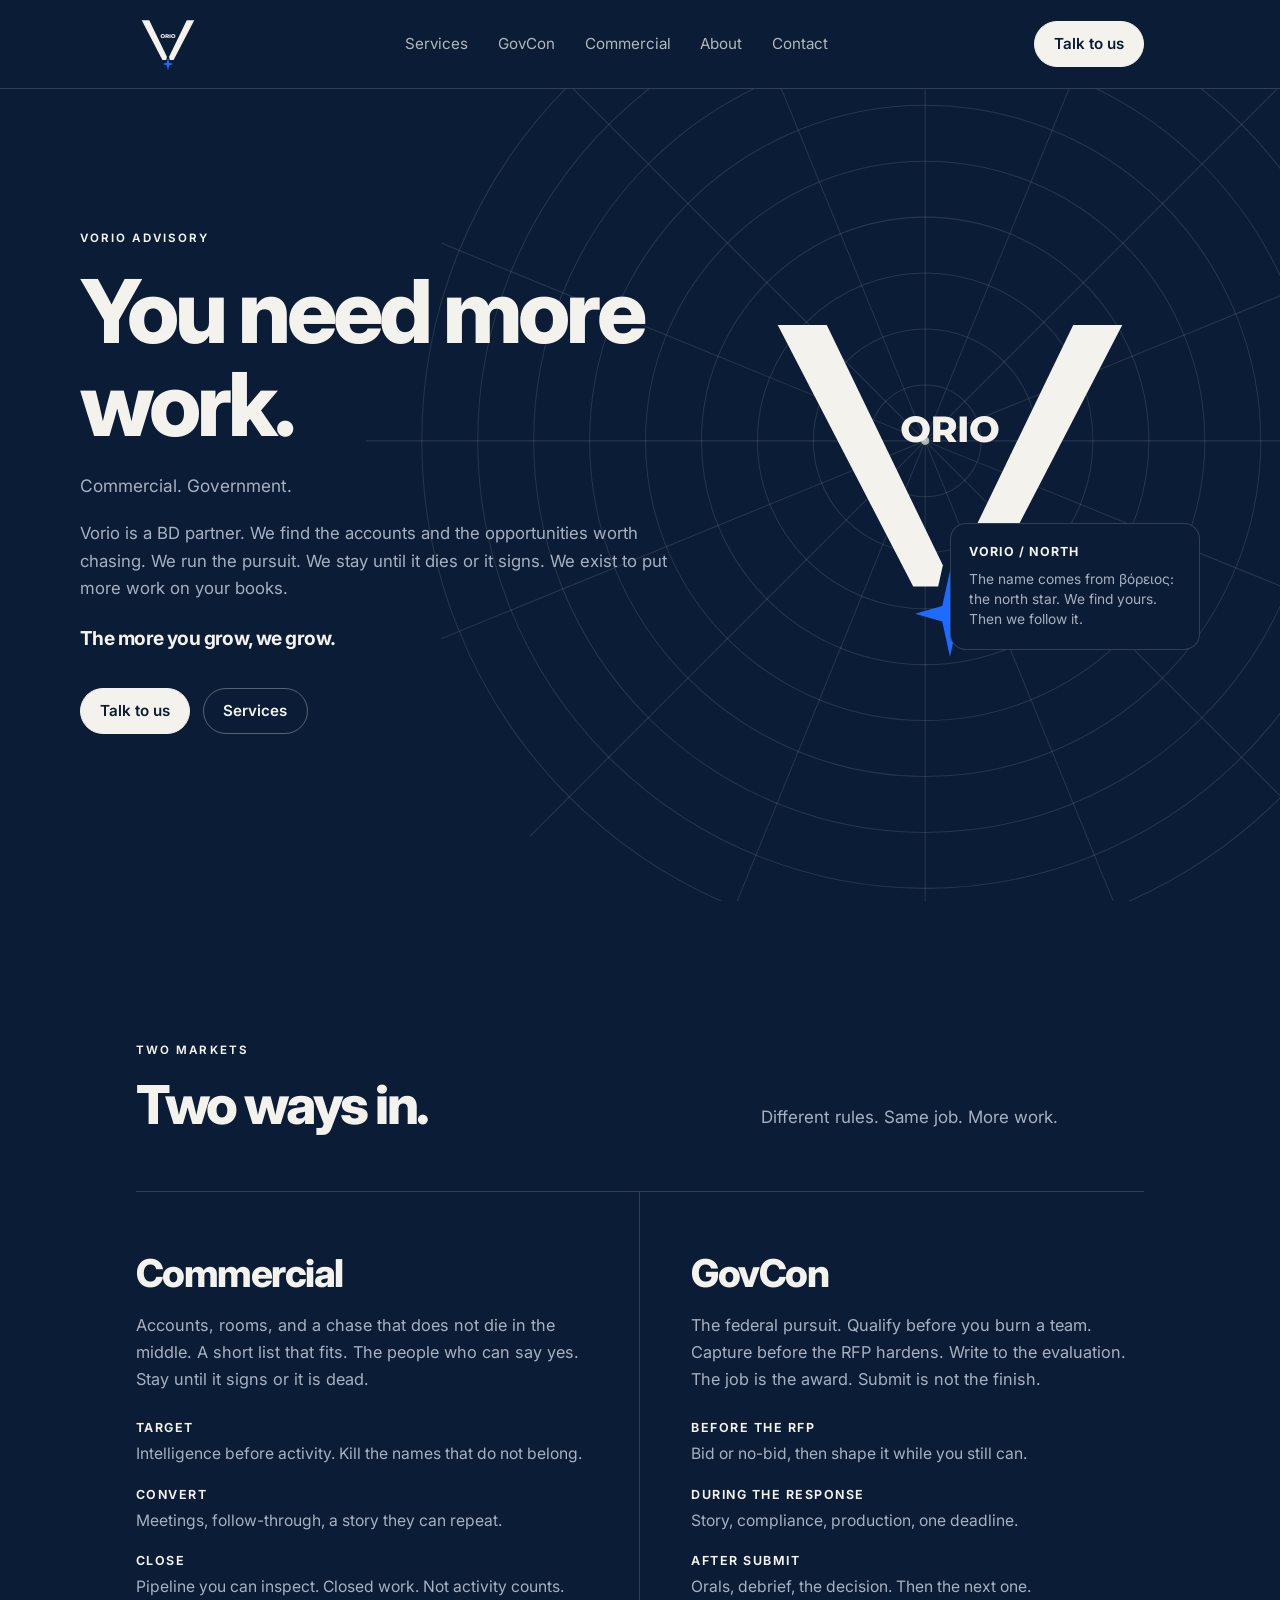
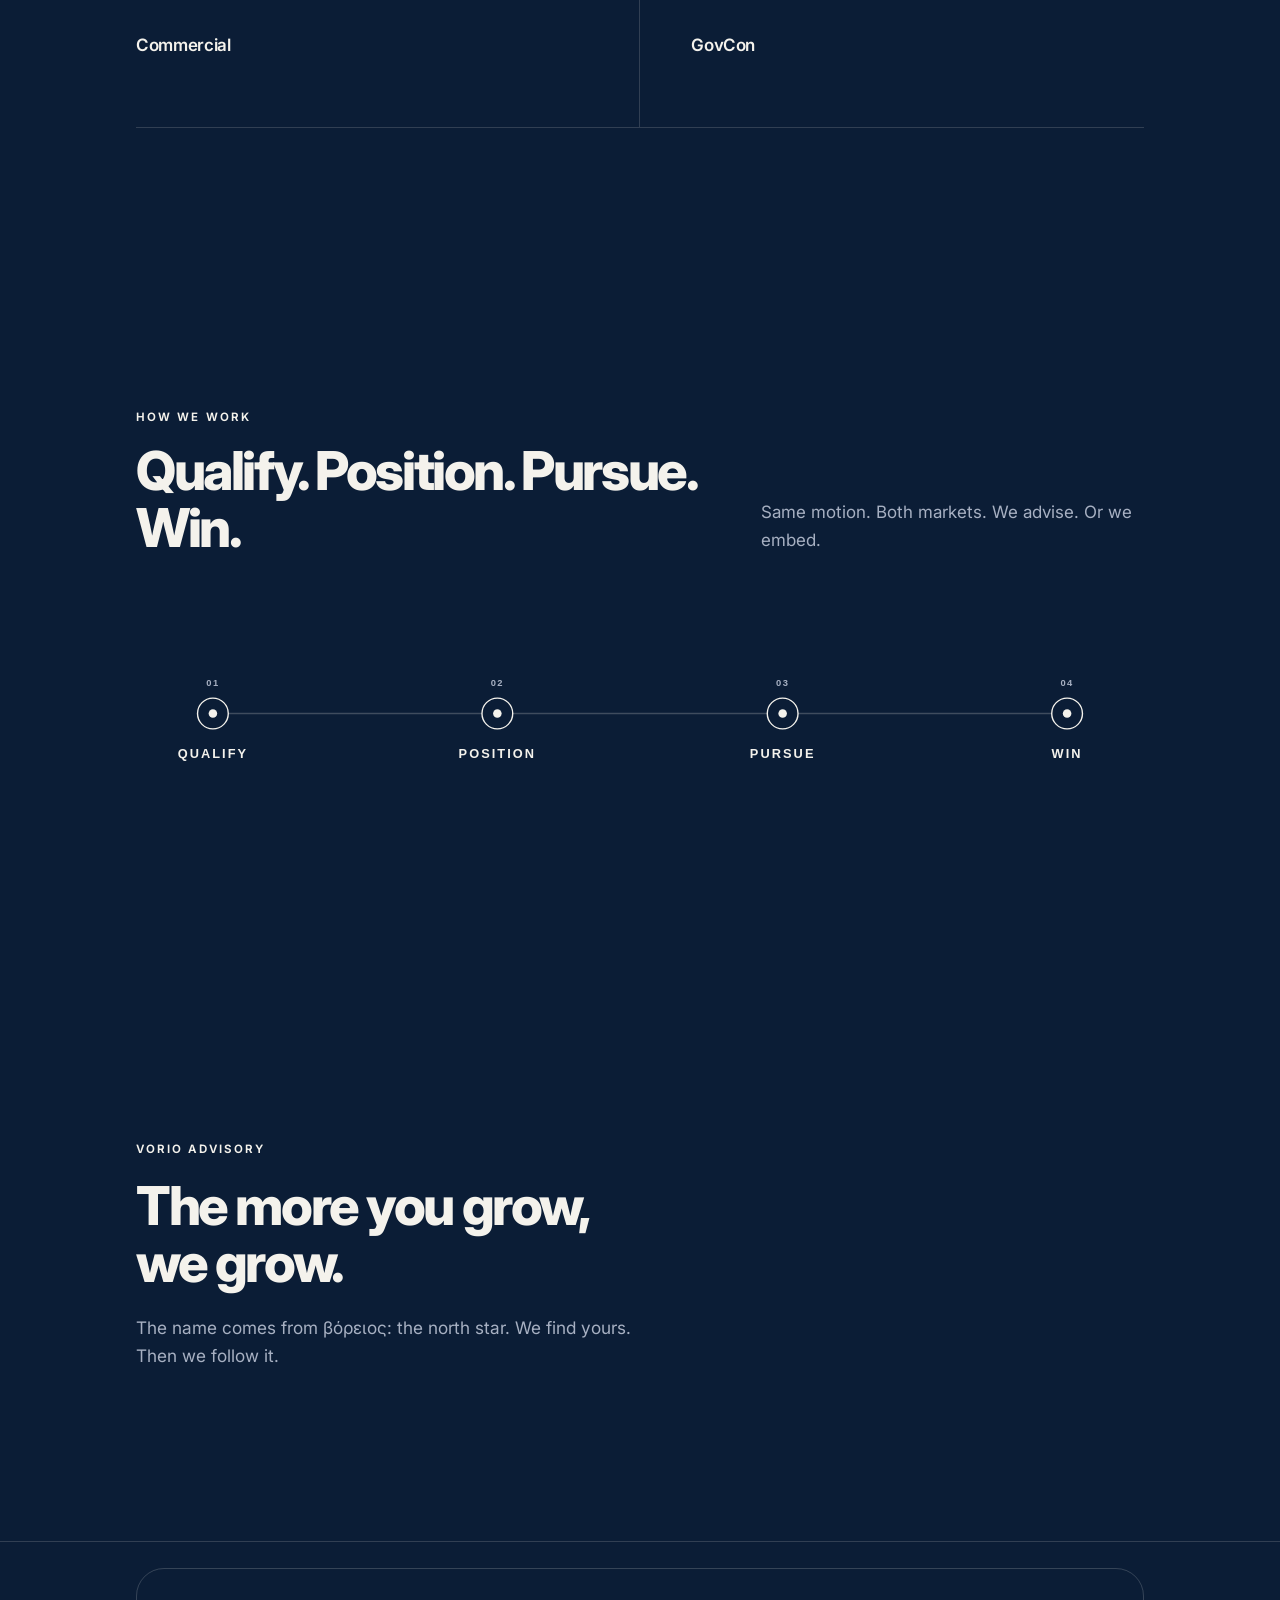
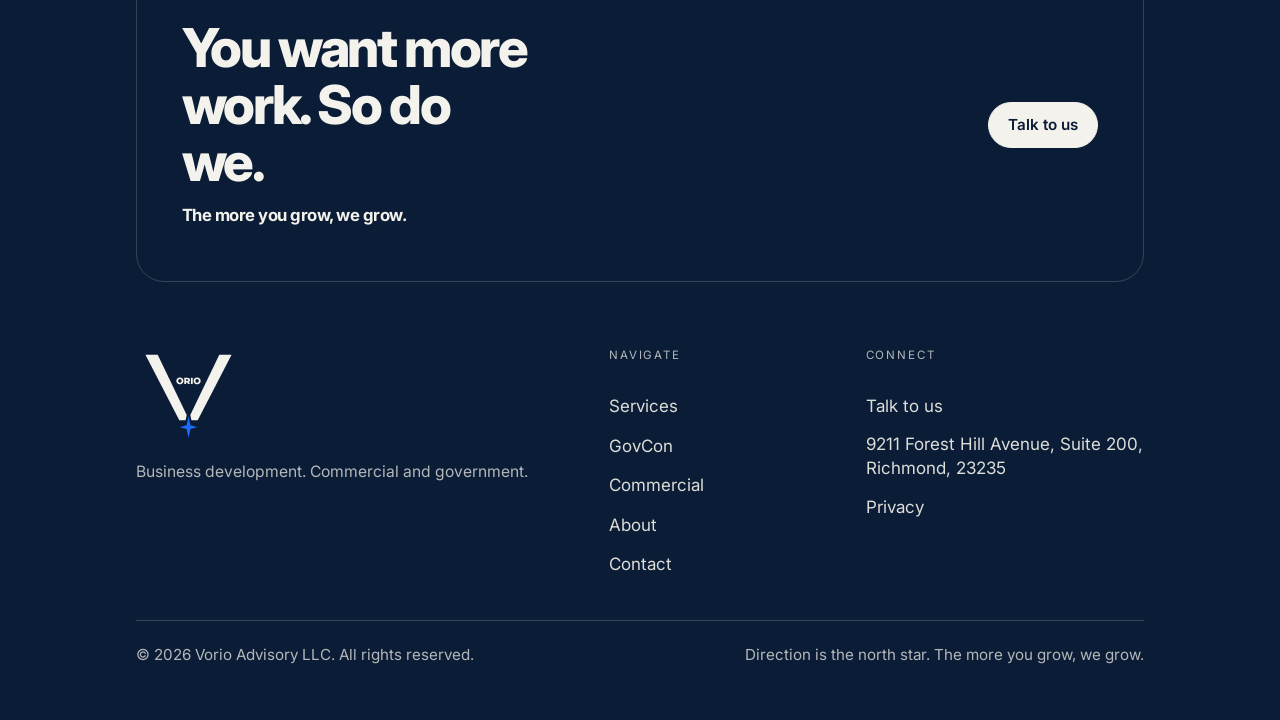
==== commit 7354e74c: "Hold Art stage figures; restore four-stage lifecycle Unwire the 3-block notch SVGs until Art redeliv" ====
--- a/index.html
+++ b/index.html
@@ -121,32 +121,27 @@
             </div>
             <p>Same motion. Both markets. We advise. Or we embed.</p>
           </div>
-          <figure class="stage-figure">
-            <img class="stage-svg" src="assets/stage-notch-home.svg" alt="Qualify, Position, Win" />
-            <ol class="stage-rail" data-active="position" aria-hidden="true">
+          <div class="lifecycle">
+            <img class="lifecycle-svg" src="assets/lifecycle.svg" alt="Qualify, Position, Pursue, Win" />
+            <ol class="lifecycle-rail" aria-hidden="true">
               <li>
-                <span class="stage-card">
-                  <span class="num">01</span>
-                  <span class="label">Qualify</span>
-                </span>
+                <span class="lifecycle-node" aria-hidden="true"></span>
+                <span class="lifecycle-copy"><span class="num">01</span> <span class="label">QUALIFY</span></span>
               </li>
               <li>
-                <span class="stage-card">
-                  <span class="num">02</span>
-                  <span class="label">Position</span>
-                  <span class="stage-star" aria-hidden="true">
-                    <svg viewBox="0 0 24 24" fill="currentColor"><path d="M12 0 L14.2 8.4 L24 10.6 L14.2 12.8 L12 21.2 L9.8 12.8 L0 10.6 L9.8 8.4 Z"/></svg>
-                  </span>
-                </span>
+                <span class="lifecycle-node" aria-hidden="true"></span>
+                <span class="lifecycle-copy"><span class="num">02</span> <span class="label">POSITION</span></span>
               </li>
               <li>
-                <span class="stage-card">
-                  <span class="num">03</span>
-                  <span class="label">Win</span>
-                </span>
+                <span class="lifecycle-node" aria-hidden="true"></span>
+                <span class="lifecycle-copy"><span class="num">03</span> <span class="label">PURSUE</span></span>
+              </li>
+              <li>
+                <span class="lifecycle-node" aria-hidden="true"></span>
+                <span class="lifecycle-copy"><span class="num">04</span> <span class="label">WIN</span></span>
               </li>
             </ol>
-          </figure>
+          </div>
         </div>
       </section>
 
--- a/assets/style.css
+++ b/assets/style.css
@@ -331,56 +331,16 @@
 }
 .band p{color:var(--muted);font-size:.98rem}
 
-/* Stage notch figures — Art’s three cream-outline blocks */
-.stage-figure{
-  margin:0;
-  padding-top:.4rem;
-}
-.stage-svg{
-  width:100%;
-  height:auto;
-  margin:0;
-  background:transparent;
-}
-.stage-rail{
+/* Four-stage lifecycle — Qualify → Position → Pursue → Win.
+   Art stage-notch figures are unwired until a four-stage redelivery. */
+.lifecycle{padding-top:.4rem;overflow:hidden}
+.lifecycle-svg{width:100%;height:auto;margin:1.2rem 0 0;background:transparent}
+.lifecycle-rail{
   display:none;
   list-style:none;
-  margin:0;
+  margin:1.2rem 0 0;
   padding:0;
 }
-.stage-card{
-  display:block;
-  position:relative;
-  border:2px solid var(--ink);
-  border-radius:14px;
-  padding:1.35rem 1.25rem 1.85rem;
-  min-height:7.5rem;
-}
-.stage-card .num{
-  display:block;
-  color:var(--muted);
-  font-size:.78rem;
-  font-weight:600;
-  letter-spacing:.16em;
-  margin:0 0 .55rem;
-}
-.stage-card .label{
-  display:block;
-  color:var(--ink);
-  font-size:1.35rem;
-  font-weight:800;
-  letter-spacing:-.03em;
-}
-.stage-star{
-  position:absolute;
-  left:50%;
-  bottom:10px;
-  width:14px;
-  height:14px;
-  transform:translateX(-50%);
-  color:var(--star);
-}
-.stage-star svg{width:100%;height:100%}
 
 .services-motion{
   display:grid;
@@ -389,8 +349,8 @@
   align-items:stretch;
 }
 .services-motion > *,
-.stage-figure{min-width:0}
-.services-motion .stage-figure{padding-top:0}
+.lifecycle{min-width:0}
+.services-motion .lifecycle{padding-top:0}
 
 .cycle-list{display:grid;gap:0;margin-top:0}
 .cycle-item{
@@ -628,11 +588,49 @@
   .band{border-left:0;border-top:1px solid var(--line)}
   .band:first-child{border-top:0}
   .cycle-item{grid-template-columns:7.2rem minmax(0,1fr)}
-  .stage-svg{display:none}
-  .stage-rail{
+  .lifecycle-svg{display:none}
+  .lifecycle-rail{
+    display:flex;
+    flex-direction:column;
+    gap:0;
+    position:relative;
+    padding-left:0;
+  }
+  .lifecycle-rail::before{
+    content:"";
+    position:absolute;
+    left:17px;top:18px;bottom:18px;
+    width:1.5px;
+    background:rgba(244,242,236,.22);
+  }
+  .lifecycle-rail li{
     display:grid;
-    grid-template-columns:1fr;
-    gap:.85rem;
+    grid-template-columns:36px minmax(0,1fr);
+    align-items:center;
+    gap:.9rem 1rem;
+    padding:.85rem 0;
+    position:relative;
+    z-index:1;
+  }
+  .lifecycle-node{
+    width:36px;height:36px;
+    border:1.6px solid var(--ink);
+    border-radius:50%;
+    background:var(--bg);
+    box-shadow:inset 0 0 0 11px var(--bg),inset 0 0 0 16px var(--ink);
+  }
+  .lifecycle-copy{display:flex;flex-direction:column;gap:.15rem;min-width:0}
+  .lifecycle-copy .num{
+    color:var(--muted);
+    font-size:.72rem;
+    font-weight:600;
+    letter-spacing:.16em;
+  }
+  .lifecycle-copy .label{
+    color:var(--ink);
+    font-size:.95rem;
+    font-weight:700;
+    letter-spacing:.16em;
   }
   .footer-col a{
     min-height:44px;
@@ -660,7 +658,6 @@
   .hero-art img{width:min(280px,100%)}
   .form-grid{grid-template-columns:1fr}
   .field input,.field select{font-size:16px}
-  .stage-card{min-height:6.8rem}
 }
 
 @media (max-width:390px){
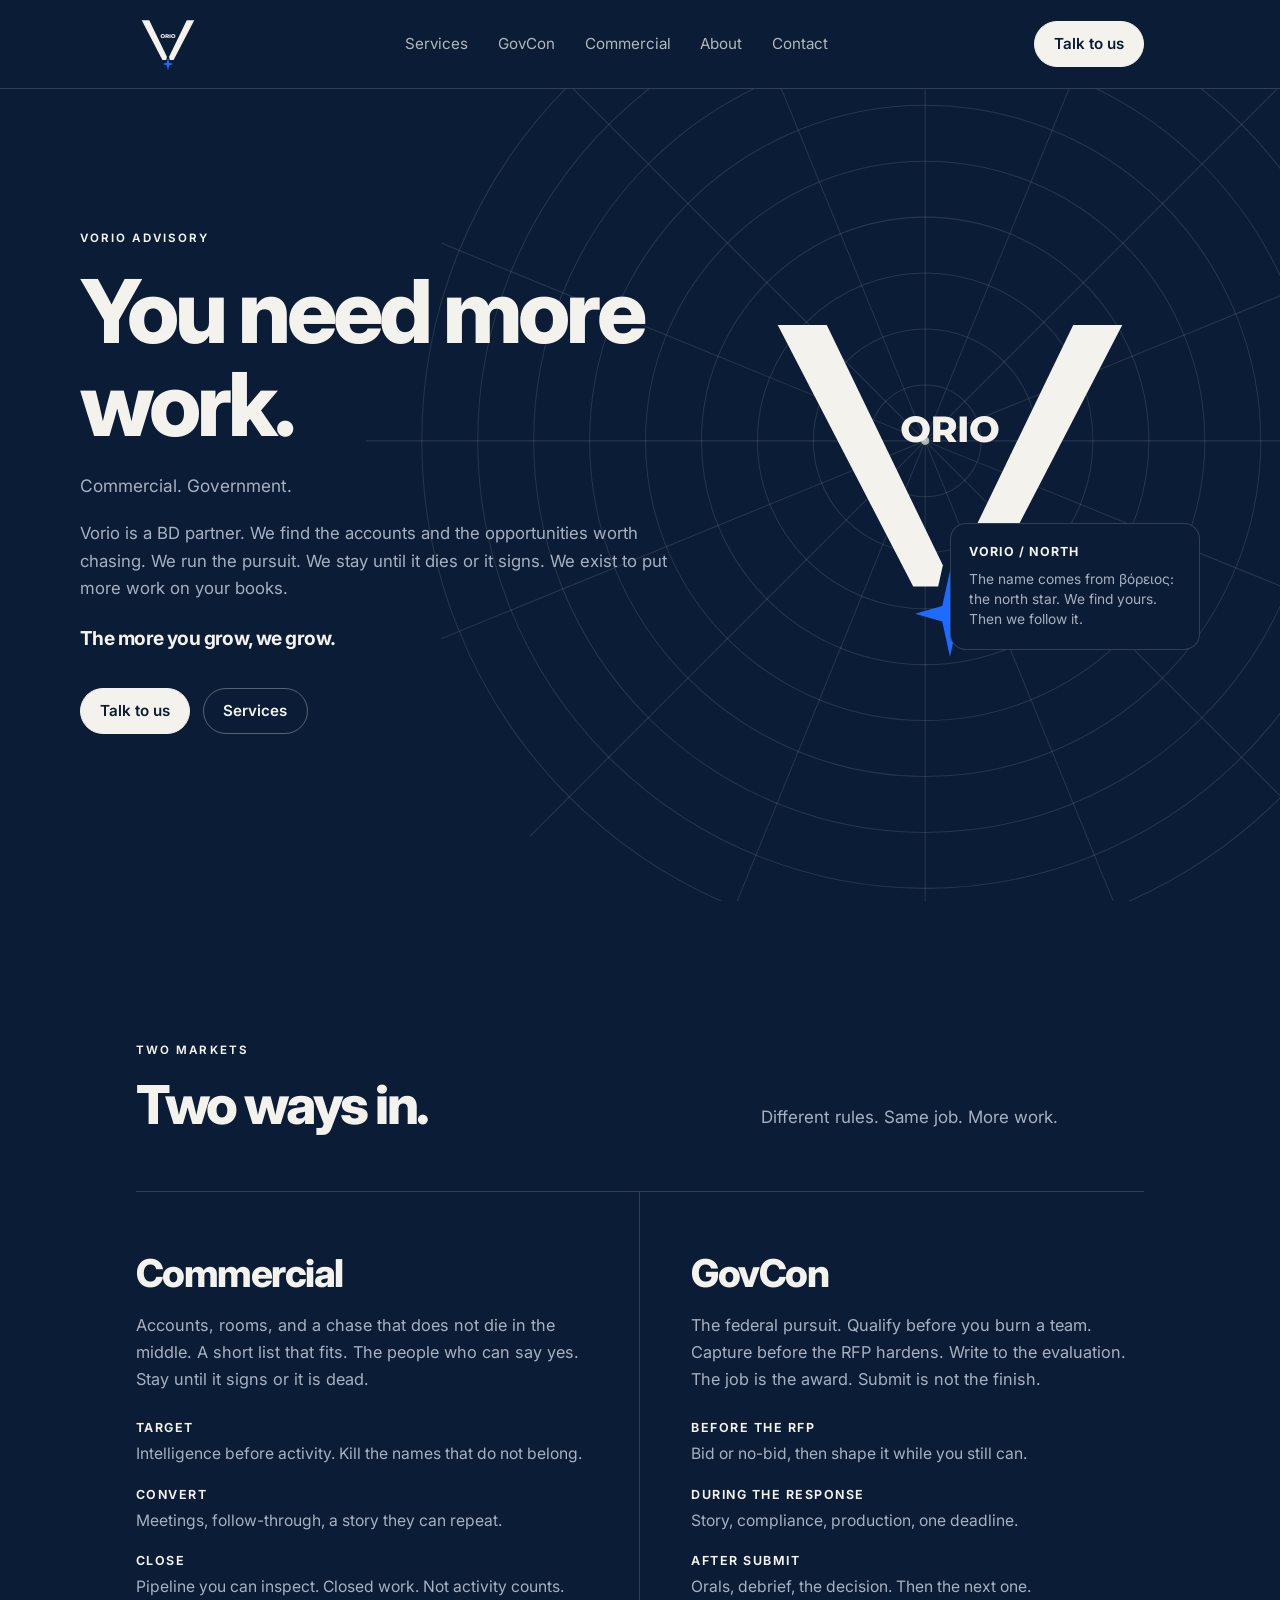
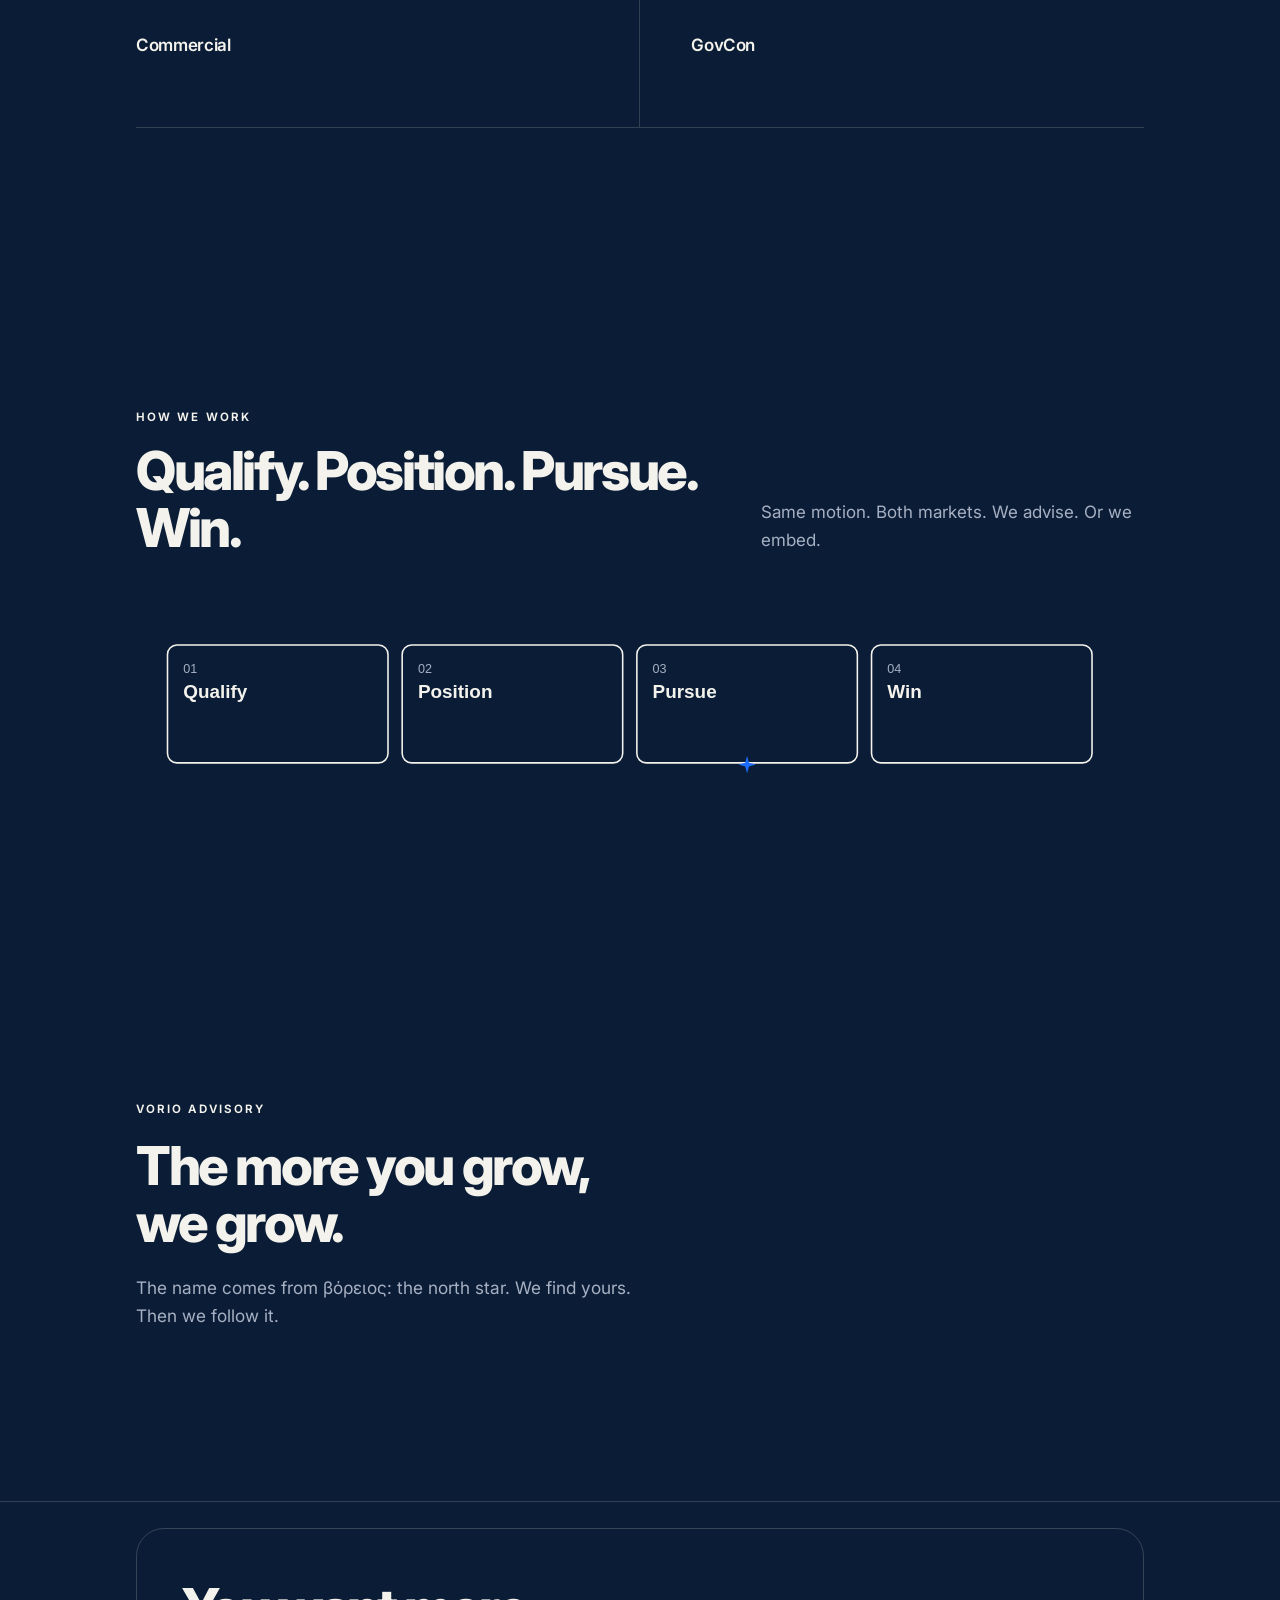
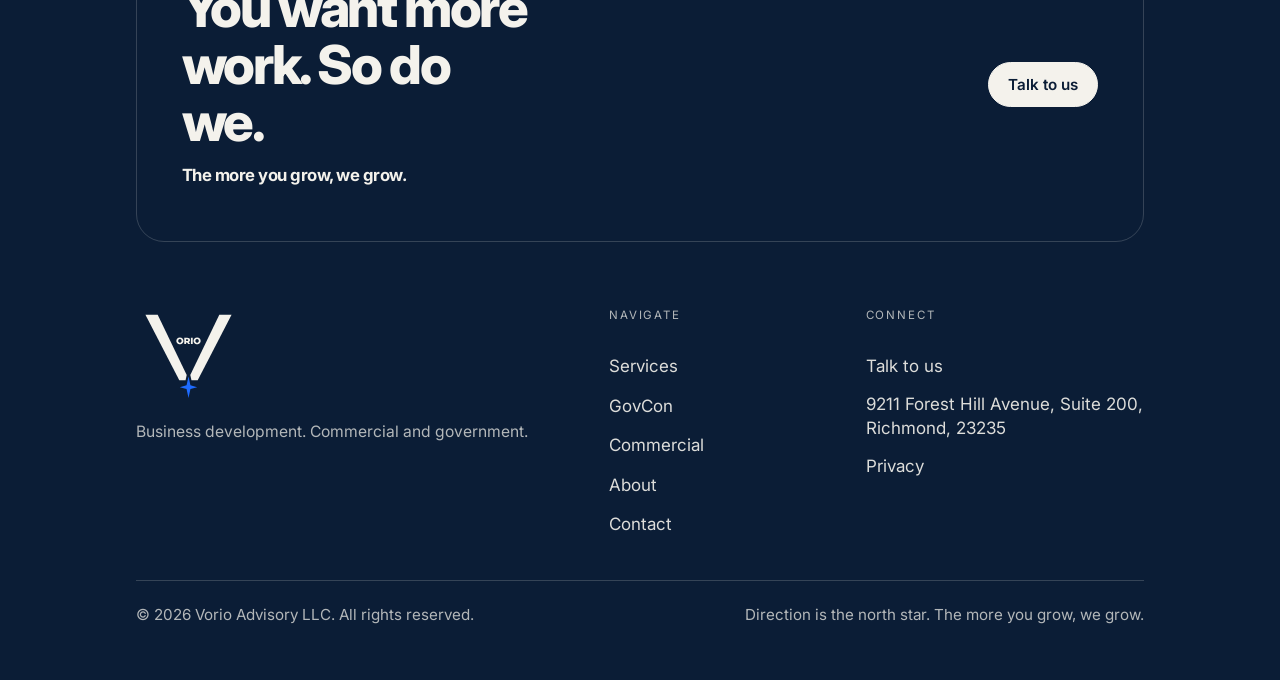
==== commit fe731d0d: "Wire four-stage Stage notch on Home and Services Art’s Qualify → Position → Pursue → Win figures lan" ====
--- a/index.html
+++ b/index.html
@@ -121,27 +121,38 @@
             </div>
             <p>Same motion. Both markets. We advise. Or we embed.</p>
           </div>
-          <div class="lifecycle">
-            <img class="lifecycle-svg" src="assets/lifecycle.svg" alt="Qualify, Position, Pursue, Win" />
-            <ol class="lifecycle-rail" aria-hidden="true">
-              <li>
-                <span class="lifecycle-node" aria-hidden="true"></span>
-                <span class="lifecycle-copy"><span class="num">01</span> <span class="label">QUALIFY</span></span>
-              </li>
-              <li>
-                <span class="lifecycle-node" aria-hidden="true"></span>
-                <span class="lifecycle-copy"><span class="num">02</span> <span class="label">POSITION</span></span>
-              </li>
-              <li>
-                <span class="lifecycle-node" aria-hidden="true"></span>
-                <span class="lifecycle-copy"><span class="num">03</span> <span class="label">PURSUE</span></span>
-              </li>
-              <li>
-                <span class="lifecycle-node" aria-hidden="true"></span>
-                <span class="lifecycle-copy"><span class="num">04</span> <span class="label">WIN</span></span>
+          <figure class="stage-figure">
+            <img class="stage-svg" src="assets/stage-notch-home.svg" alt="Qualify, Position, Pursue, Win" />
+            <ol class="stage-rail" aria-hidden="true">
+              <li>
+                <span class="stage-card">
+                  <span class="num">01</span>
+                  <span class="label">Qualify</span>
+                </span>
+              </li>
+              <li>
+                <span class="stage-card">
+                  <span class="num">02</span>
+                  <span class="label">Position</span>
+                </span>
+              </li>
+              <li>
+                <span class="stage-card">
+                  <span class="num">03</span>
+                  <span class="label">Pursue</span>
+                  <span class="stage-star" aria-hidden="true">
+                    <svg viewBox="0 0 24 24" fill="currentColor"><path d="M12 0 L14.2 8.4 L24 10.6 L14.2 12.8 L12 21.2 L9.8 12.8 L0 10.6 L9.8 8.4 Z"/></svg>
+                  </span>
+                </span>
+              </li>
+              <li>
+                <span class="stage-card">
+                  <span class="num">04</span>
+                  <span class="label">Win</span>
+                </span>
               </li>
             </ol>
-          </div>
+          </figure>
         </div>
       </section>
 
--- a/assets/style.css
+++ b/assets/style.css
@@ -331,26 +331,69 @@
 }
 .band p{color:var(--muted);font-size:.98rem}
 
-/* Four-stage lifecycle — Qualify → Position → Pursue → Win.
-   Art stage-notch figures are unwired until a four-stage redelivery. */
-.lifecycle{padding-top:.4rem;overflow:hidden}
-.lifecycle-svg{width:100%;height:auto;margin:1.2rem 0 0;background:transparent}
-.lifecycle-rail{
+/* Four-stage Stage notch — Qualify → Position → Pursue → Win.
+   Cream-outline blocks on Ink; #1E6BFF star only on the active stage. */
+.stage-figure{
+  margin:0;
+  padding-top:.5rem;
+  min-width:0;
+  overflow:visible;
+}
+.stage-svg{
+  width:100%;
+  height:auto;
+  margin:0;
+  background:transparent;
+}
+.stage-rail{
   display:none;
   list-style:none;
-  margin:1.2rem 0 0;
+  margin:0;
   padding:0;
 }
+.stage-card{
+  display:block;
+  position:relative;
+  border:2px solid var(--ink);
+  border-radius:12px;
+  padding:1.25rem 1.15rem 1.75rem;
+  min-height:7.2rem;
+}
+.stage-card .num{
+  display:block;
+  color:var(--muted);
+  font-size:.78rem;
+  font-weight:600;
+  letter-spacing:.16em;
+  margin:0 0 .5rem;
+}
+.stage-card .label{
+  display:block;
+  color:var(--ink);
+  font-size:1.3rem;
+  font-weight:800;
+  letter-spacing:-.03em;
+}
+.stage-star{
+  position:absolute;
+  left:50%;
+  bottom:8px;
+  width:14px;
+  height:14px;
+  transform:translateX(-50%);
+  color:var(--star);
+}
+.stage-star svg{width:100%;height:100%}
 
 .services-motion{
   display:grid;
-  grid-template-columns:1fr;
-  gap:clamp(2.8rem,6vw,4.5rem);
-  align-items:stretch;
-}
-.services-motion > *,
-.lifecycle{min-width:0}
-.services-motion .lifecycle{padding-top:0}
+  grid-template-columns:minmax(0,1.2fr) minmax(0,.8fr);
+  gap:clamp(2rem,4.5vw,3.6rem);
+  align-items:center;
+}
+.services-motion > *{min-width:0}
+.services-motion .stage-figure{padding-top:0}
+.services-motion .stage-svg{max-width:880px}
 
 .cycle-list{display:grid;gap:0;margin-top:0}
 .cycle-item{
@@ -512,6 +555,11 @@
 @media (max-width:1024px){
   .navlinks{gap:1.15rem}
   .hero-grid{min-height:0}
+  .services-motion{
+    grid-template-columns:1fr;
+    gap:2.4rem;
+    align-items:stretch;
+  }
 }
 
 @media (max-width:900px){
@@ -588,49 +636,11 @@
   .band{border-left:0;border-top:1px solid var(--line)}
   .band:first-child{border-top:0}
   .cycle-item{grid-template-columns:7.2rem minmax(0,1fr)}
-  .lifecycle-svg{display:none}
-  .lifecycle-rail{
-    display:flex;
-    flex-direction:column;
-    gap:0;
-    position:relative;
-    padding-left:0;
-  }
-  .lifecycle-rail::before{
-    content:"";
-    position:absolute;
-    left:17px;top:18px;bottom:18px;
-    width:1.5px;
-    background:rgba(244,242,236,.22);
-  }
-  .lifecycle-rail li{
+  .stage-svg{display:none}
+  .stage-rail{
     display:grid;
-    grid-template-columns:36px minmax(0,1fr);
-    align-items:center;
-    gap:.9rem 1rem;
-    padding:.85rem 0;
-    position:relative;
-    z-index:1;
-  }
-  .lifecycle-node{
-    width:36px;height:36px;
-    border:1.6px solid var(--ink);
-    border-radius:50%;
-    background:var(--bg);
-    box-shadow:inset 0 0 0 11px var(--bg),inset 0 0 0 16px var(--ink);
-  }
-  .lifecycle-copy{display:flex;flex-direction:column;gap:.15rem;min-width:0}
-  .lifecycle-copy .num{
-    color:var(--muted);
-    font-size:.72rem;
-    font-weight:600;
-    letter-spacing:.16em;
-  }
-  .lifecycle-copy .label{
-    color:var(--ink);
-    font-size:.95rem;
-    font-weight:700;
-    letter-spacing:.16em;
+    grid-template-columns:1fr;
+    gap:.75rem;
   }
   .footer-col a{
     min-height:44px;
@@ -658,6 +668,7 @@
   .hero-art img{width:min(280px,100%)}
   .form-grid{grid-template-columns:1fr}
   .field input,.field select{font-size:16px}
+  .stage-card{min-height:6.4rem;padding:1.1rem 1.05rem 1.6rem}
 }
 
 @media (max-width:390px){
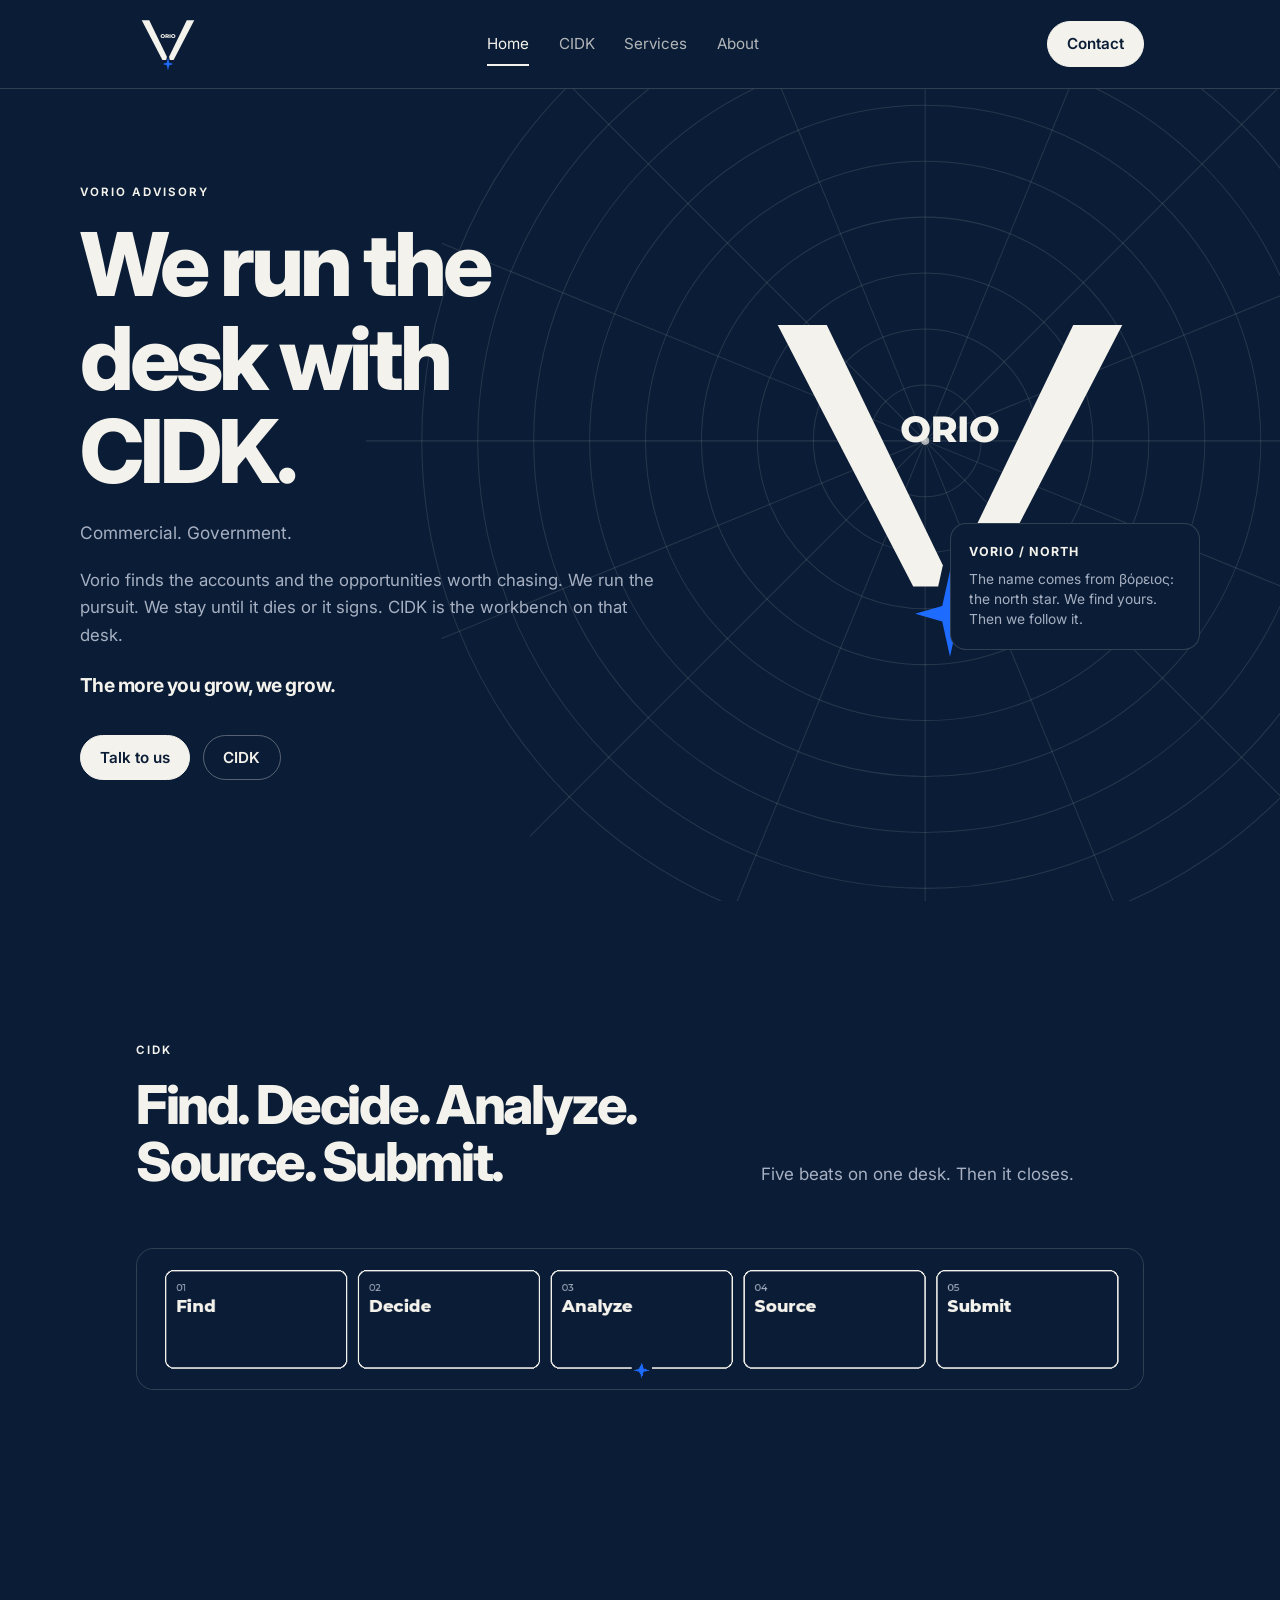
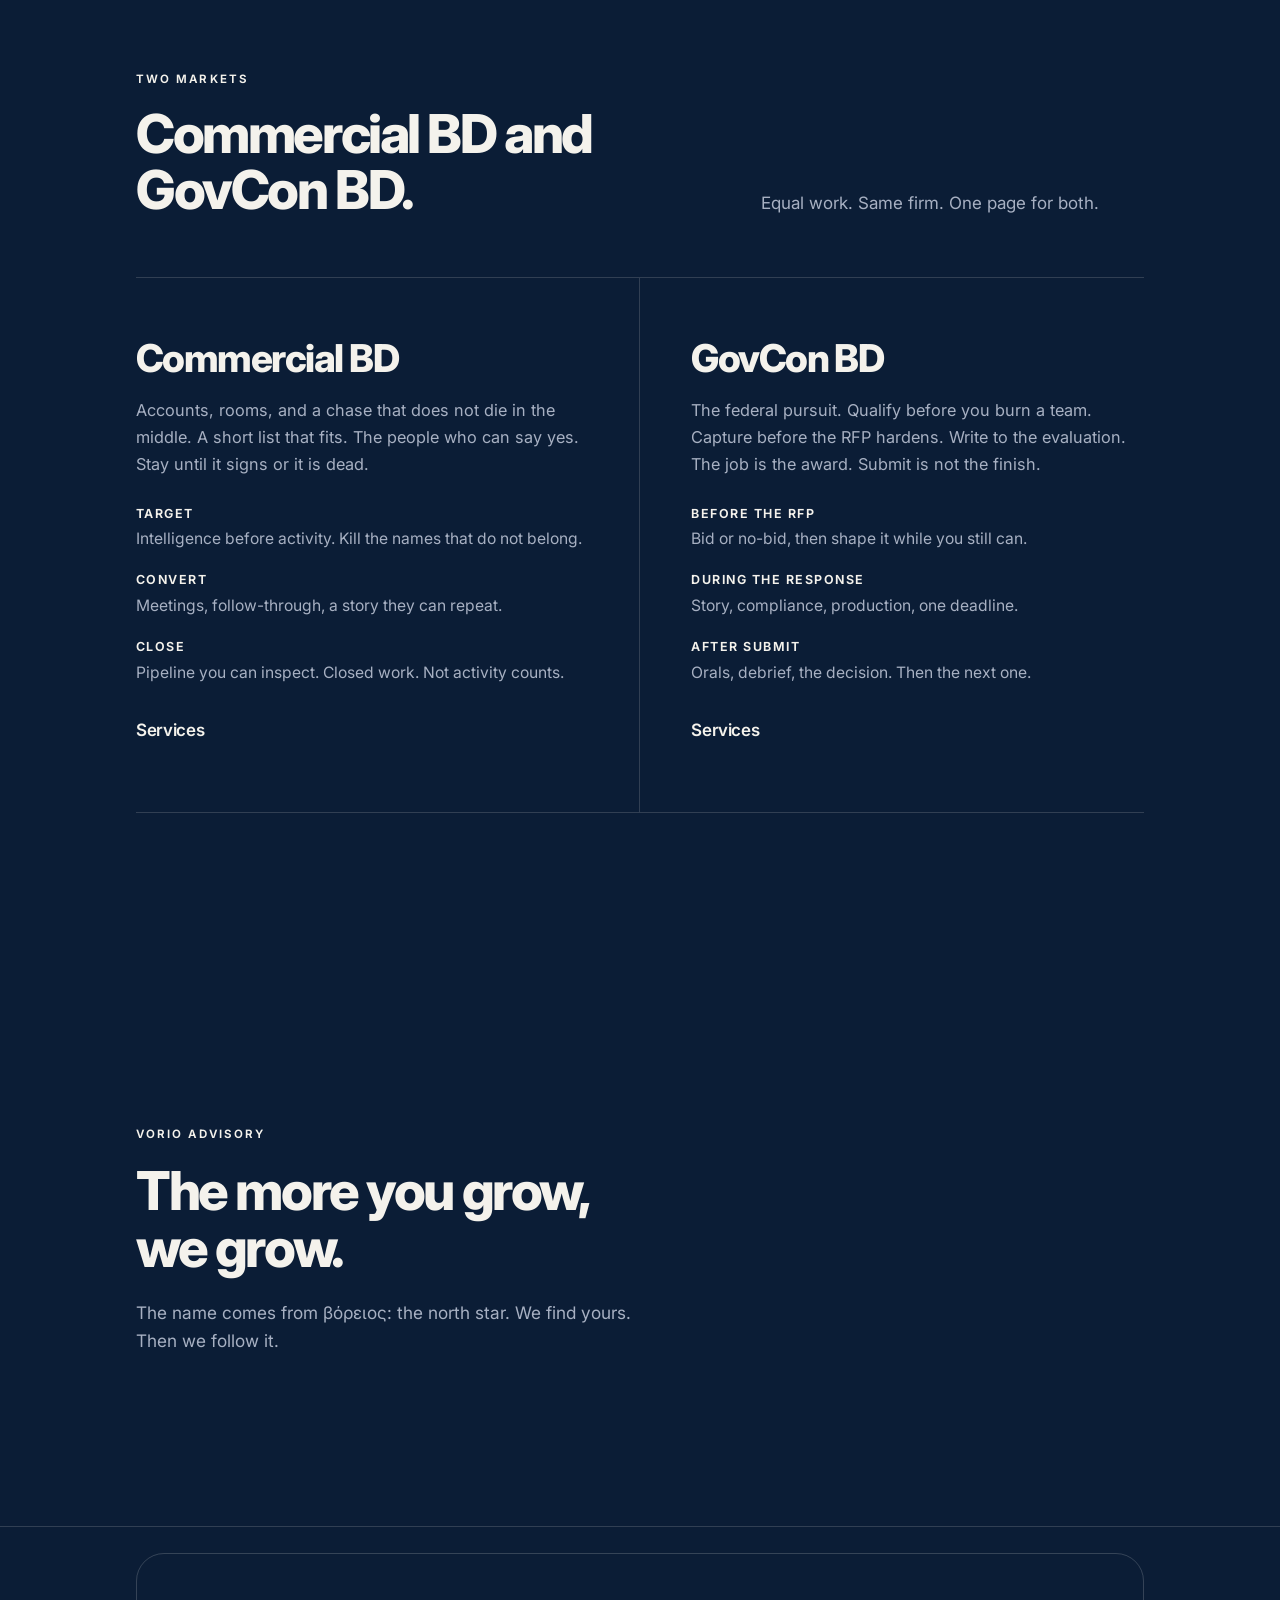
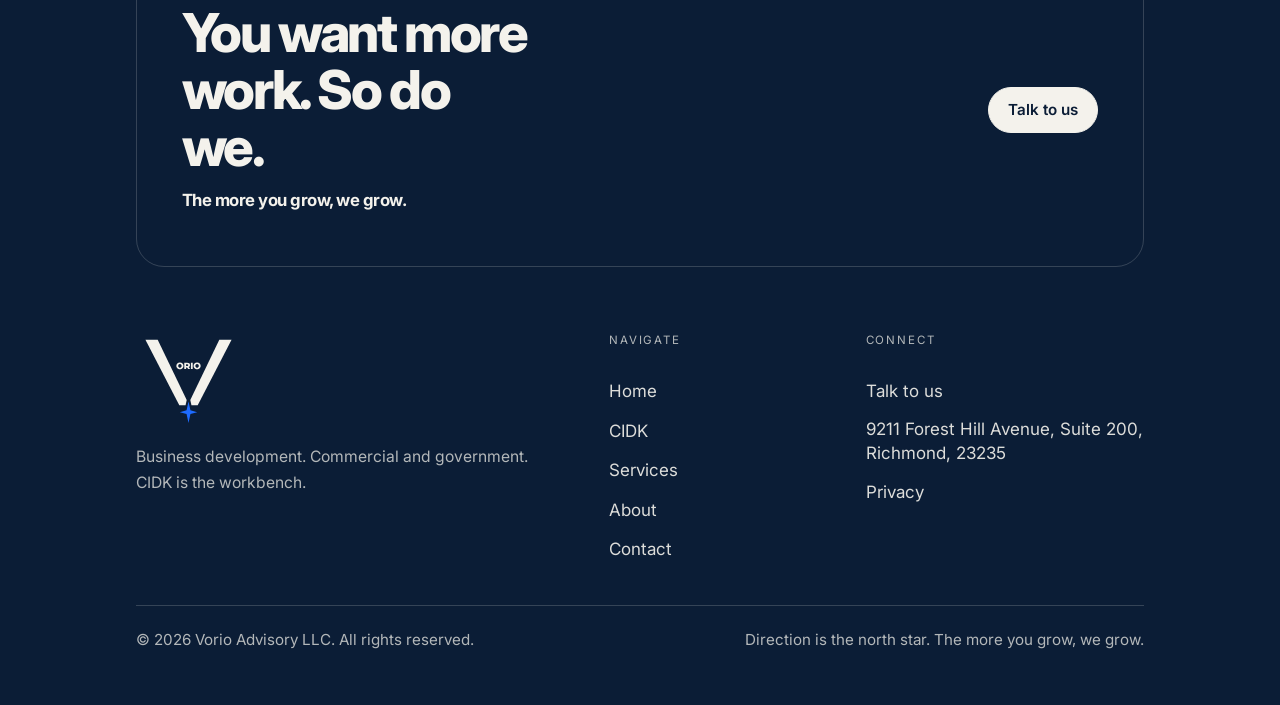
==== commit fff4932d: "Add the CIDK workbench and fold BD into Services. Home and /product use the Ink field with the CIDK " ====
--- a/index.html
+++ b/index.html
@@ -3,13 +3,13 @@
   <head>
     <meta charset="utf-8" />
     <meta name="viewport" content="width=device-width, initial-scale=1" />
-    <title>Business Development Partner — Commercial &amp; GovCon | Vorio Advisory</title>
-    <meta name="description" content="Vorio is a BD partner for commercial and government work. We find the accounts worth chasing and stay until it dies or it signs." />
+    <title>Vorio Advisory — The BD desk, with CIDK</title>
+    <meta name="description" content="Vorio is a BD partner for commercial and government work. CIDK is the workbench. We stay until it dies or it signs." />
     <link rel="canonical" href="https://vorioadvisory.com/" />
     <meta property="og:type" content="website" />
     <meta property="og:url" content="https://vorioadvisory.com/" />
-    <meta property="og:title" content="Business Development Partner — Commercial &amp; GovCon | Vorio Advisory" />
-    <meta property="og:description" content="Vorio is a BD partner for commercial and government work. We find the accounts worth chasing and stay until it dies or it signs." />
+    <meta property="og:title" content="Vorio Advisory — The BD desk, with CIDK" />
+    <meta property="og:description" content="Vorio is a BD partner for commercial and government work. CIDK is the workbench. We stay until it dies or it signs." />
     <script type="application/ld+json">
       {
         "@context": "https://schema.org",
@@ -42,14 +42,13 @@
         </a>
         <button class="mobile-toggle" type="button" aria-label="Open menu"><span></span><span></span></button>
         <nav class="navlinks" aria-label="Primary" id="site-nav">
+          <a href="/" aria-current="page">Home</a>
+          <a href="/product">CIDK</a>
           <a href="/services">Services</a>
-          <a href="/govcon">GovCon</a>
-          <a href="/commercial">Commercial</a>
           <a href="/about">About</a>
-          <a href="/contact">Contact</a>
-          <a class="nav-talk" href="/contact">Talk to us</a>
+          <a class="nav-talk" href="/contact">Contact</a>
         </nav>
-        <a class="btn btn-nav" href="/contact">Talk to us</a>
+        <a class="btn btn-nav" href="/contact">Contact</a>
       </div>
     </header>
 
@@ -59,13 +58,13 @@
         <div class="wrap hero-grid">
           <div class="hero-copy">
             <p class="kicker">Vorio Advisory</p>
-            <h1>You need more work.</h1>
+            <h1>We run the desk with CIDK.</h1>
             <p class="lede">Commercial. Government.</p>
-            <p class="hero-body">Vorio is a BD partner. We find the accounts and the opportunities worth chasing. We run the pursuit. We stay until it dies or it signs. We exist to put more work on your books.</p>
+            <p class="hero-body">Vorio finds the accounts and the opportunities worth chasing. We run the pursuit. We stay until it dies or it signs. CIDK is the workbench on that desk.</p>
             <p class="lockup">The more you grow, we grow.</p>
             <div class="actions">
               <a class="btn btn-primary" href="/contact">Talk to us</a>
-              <a class="btn btn-ghost" href="/services">Services</a>
+              <a class="btn btn-ghost" href="/product">CIDK</a>
             </div>
           </div>
           <div class="hero-art">
@@ -82,33 +81,23 @@
         <div class="wrap">
           <div class="section-head">
             <div>
-              <p class="kicker">Two markets</p>
-              <h2>Two ways in.</h2>
+              <p class="kicker">CIDK</p>
+              <h2>Find. Decide. Analyze. Source. Submit.</h2>
             </div>
-            <p>Different rules. Same job. More work.</p>
+            <p>Five beats on one desk. Then it closes.</p>
           </div>
-          <div class="split">
-            <article>
-              <h3>Commercial</h3>
-              <p>Accounts, rooms, and a chase that does not die in the middle. A short list that fits. The people who can say yes. Stay until it signs or it is dead.</p>
-              <ul class="facts">
-                <li><strong>Target</strong> Intelligence before activity. Kill the names that do not belong.</li>
-                <li><strong>Convert</strong> Meetings, follow-through, a story they can repeat.</li>
-                <li><strong>Close</strong> Pipeline you can inspect. Closed work. Not activity counts.</li>
-              </ul>
-              <a class="text-link" href="/commercial">Commercial</a>
-            </article>
-            <article>
-              <h3>GovCon</h3>
-              <p>The federal pursuit. Qualify before you burn a team. Capture before the RFP hardens. Write to the evaluation. The job is the award. Submit is not the finish.</p>
-              <ul class="facts">
-                <li><strong>Before the RFP</strong> Bid or no-bid, then shape it while you still can.</li>
-                <li><strong>During the response</strong> Story, compliance, production, one deadline.</li>
-                <li><strong>After submit</strong> Orals, debrief, the decision. Then the next one.</li>
-              </ul>
-              <a class="text-link" href="/govcon">GovCon</a>
-            </article>
-          </div>
+          <a class="loop-hit" href="/product">
+            <figure class="loop-strip">
+              <img src="assets/cidk/cidk-loop-strip.png" width="1440" height="200" alt="CIDK loop: Find, Decide, Analyze, Source, and Submit." />
+            </figure>
+          </a>
+          <ol class="loop-beats">
+            <li>Find</li>
+            <li>Decide</li>
+            <li>Analyze</li>
+            <li>Source</li>
+            <li>Submit</li>
+          </ol>
         </div>
       </section>
 
@@ -116,43 +105,33 @@
         <div class="wrap">
           <div class="section-head">
             <div>
-              <p class="kicker">How we work</p>
-              <h2>Qualify. Position. Pursue. Win.</h2>
+              <p class="kicker">Two markets</p>
+              <h2>Commercial BD and GovCon BD.</h2>
             </div>
-            <p>Same motion. Both markets. We advise. Or we embed.</p>
+            <p>Equal work. Same firm. One page for both.</p>
           </div>
-          <figure class="stage-figure">
-            <img class="stage-svg" src="assets/stage-notch-home.svg" alt="Qualify, Position, Pursue, Win" />
-            <ol class="stage-rail" aria-hidden="true">
-              <li>
-                <span class="stage-card">
-                  <span class="num">01</span>
-                  <span class="label">Qualify</span>
-                </span>
-              </li>
-              <li>
-                <span class="stage-card">
-                  <span class="num">02</span>
-                  <span class="label">Position</span>
-                </span>
-              </li>
-              <li>
-                <span class="stage-card">
-                  <span class="num">03</span>
-                  <span class="label">Pursue</span>
-                  <span class="stage-star" aria-hidden="true">
-                    <svg viewBox="0 0 24 24" fill="currentColor"><path d="M12 0 L14.2 8.4 L24 10.6 L14.2 12.8 L12 21.2 L9.8 12.8 L0 10.6 L9.8 8.4 Z"/></svg>
-                  </span>
-                </span>
-              </li>
-              <li>
-                <span class="stage-card">
-                  <span class="num">04</span>
-                  <span class="label">Win</span>
-                </span>
-              </li>
-            </ol>
-          </figure>
+          <div class="split">
+            <article>
+              <h3>Commercial BD</h3>
+              <p>Accounts, rooms, and a chase that does not die in the middle. A short list that fits. The people who can say yes. Stay until it signs or it is dead.</p>
+              <ul class="facts">
+                <li><strong>Target</strong> Intelligence before activity. Kill the names that do not belong.</li>
+                <li><strong>Convert</strong> Meetings, follow-through, a story they can repeat.</li>
+                <li><strong>Close</strong> Pipeline you can inspect. Closed work. Not activity counts.</li>
+              </ul>
+              <a class="text-link" href="/services#commercial">Services</a>
+            </article>
+            <article>
+              <h3>GovCon BD</h3>
+              <p>The federal pursuit. Qualify before you burn a team. Capture before the RFP hardens. Write to the evaluation. The job is the award. Submit is not the finish.</p>
+              <ul class="facts">
+                <li><strong>Before the RFP</strong> Bid or no-bid, then shape it while you still can.</li>
+                <li><strong>During the response</strong> Story, compliance, production, one deadline.</li>
+                <li><strong>After submit</strong> Orals, debrief, the decision. Then the next one.</li>
+              </ul>
+              <a class="text-link" href="/services#govcon">Services</a>
+            </article>
+          </div>
         </div>
       </section>
 
@@ -179,13 +158,13 @@
         <div class="footer-grid">
           <div class="footer-brand">
             <img class="footer-mark" src="assets/vorio-mark-on-navy.svg" alt="Vorio" />
-            <p>Business development. Commercial and government.</p>
+            <p>Business development. Commercial and government. CIDK is the workbench.</p>
           </div>
           <div class="footer-col">
             <p class="footer-label">Navigate</p>
+            <a href="/">Home</a>
+            <a href="/product">CIDK</a>
             <a href="/services">Services</a>
-            <a href="/govcon">GovCon</a>
-            <a href="/commercial">Commercial</a>
             <a href="/about">About</a>
             <a href="/contact">Contact</a>
           </div>
--- a/assets/style.css
+++ b/assets/style.css
@@ -283,6 +283,9 @@
   letter-spacing:-.02em;
 }
 .split .text-link:hover,.split .text-link:focus-visible{color:var(--ink);text-decoration:underline;text-underline-offset:4px}
+.split p a{color:var(--ink);font-weight:600;text-decoration:underline;text-underline-offset:3px}
+.split p a:hover,.split p a:focus-visible{color:var(--ink)}
+.split .facts + p{margin-top:1.35rem;max-width:36rem}
 .facts{list-style:none;margin:1.6rem 0 0;padding:0;display:grid;gap:1.15rem}
 .facts li{color:var(--muted);font-size:.98rem;line-height:1.55}
 .facts strong{display:block;color:var(--ink);font-size:.78rem;letter-spacing:.12em;text-transform:uppercase;font-weight:650;margin:0 0 .28rem}
@@ -332,7 +335,7 @@
 .band p{color:var(--muted);font-size:.98rem}
 
 /* Four-stage Stage notch — Qualify → Position → Pursue → Win.
-   Cream-outline blocks on Ink; #1E6BFF star only on the active stage. */
+   Cream-outline blocks on Ink. Star blue stays on the Vorio mark. */
 .stage-figure{
   margin:0;
   padding-top:.5rem;
@@ -381,7 +384,7 @@
   width:14px;
   height:14px;
   transform:translateX(-50%);
-  color:var(--star);
+  color:var(--ink);
 }
 .stage-star svg{width:100%;height:100%}
 
@@ -422,6 +425,81 @@
 .who .kicker{margin-bottom:1.2rem}
 .who h2{max-width:14ch;margin:0 0 1.4rem}
 .who .lede{max-width:32rem}
+
+/* CIDK loop — figures are already on the Ink field */
+.loop-hit{display:block;border-radius:18px}
+.loop-hit:hover,.loop-hit:focus-visible{outline:none}
+.loop-hit:focus-visible .loop-strip{border-color:var(--ink)}
+.loop-strip,.loop-system{
+  margin:0;
+  border:1px solid var(--line);
+  border-radius:18px;
+  overflow:hidden;
+  background:var(--bg);
+}
+.loop-strip img,.loop-system img{width:100%;height:auto}
+.loop-beats{
+  list-style:none;
+  display:none;
+  grid-template-columns:repeat(5,minmax(0,1fr));
+  gap:.55rem;
+  margin:.85rem 0 0;
+  padding:0;
+}
+.loop-beats li{
+  border:1px solid var(--line);
+  border-radius:12px;
+  min-height:44px;
+  display:flex;
+  align-items:center;
+  justify-content:center;
+  text-align:center;
+  font-weight:700;
+  letter-spacing:-.03em;
+  font-size:.84rem;
+  line-height:1.15;
+  padding:.55rem .3rem;
+}
+
+/* Product modules — cream-outline cards on Ink, one UI figure each */
+.modules{display:grid;gap:1.15rem}
+.module{
+  display:grid;
+  grid-template-columns:minmax(0,1.05fr) minmax(0,.95fr);
+  gap:clamp(1.1rem,2.6vw,2.2rem);
+  align-items:center;
+  border:1px solid var(--line);
+  border-radius:22px;
+  padding:clamp(.85rem,1.6vw,1.15rem);
+  background:transparent;
+  min-width:0;
+}
+.module-figure{
+  margin:0;
+  min-width:0;
+  border-radius:14px;
+  overflow:hidden;
+}
+.module-figure img{width:100%;height:auto}
+.module-copy{min-width:0;padding:clamp(.35rem,1.4vw,.85rem) clamp(.15rem,1vw,.45rem)}
+.module-copy h3{
+  margin:0 0 .65rem;
+  font-size:clamp(1.6rem,2.8vw,2.15rem);
+}
+.module-copy > p{color:var(--muted);margin:0 0 1.05rem;max-width:36rem}
+.module .facts{margin-top:0}
+.with-services{
+  display:flex;
+  justify-content:space-between;
+  align-items:center;
+  gap:2rem;
+  padding:clamp(2.1rem,4.2vw,3rem) clamp(1.5rem,3vw,2.4rem);
+  border:1px solid var(--line);
+  border-radius:28px;
+}
+.with-services h2{max-width:16ch}
+.with-services p{color:var(--muted);max-width:34rem;margin-top:.75rem}
+#commercial,#govcon{scroll-margin-top:calc(var(--nav-h) + .75rem)}
 
 /* Inner page hero */
 .page-hero{
@@ -434,6 +512,15 @@
 .pov + .pov{margin-top:1.15rem}
 .motion-map{color:var(--muted);margin:-.2rem 0 2.6rem;max-width:40rem}
 .page-hero .actions{margin-top:1.9rem}
+.dek{
+  color:var(--ink);
+  font-size:clamp(1.2rem,2.2vw,1.55rem);
+  font-weight:650;
+  letter-spacing:-.03em;
+  line-height:1.35;
+  max-width:24rem;
+  margin:0 0 1rem;
+}
 .next-step{max-width:40rem}
 .next-step strong{display:block;margin:0 0 .35rem}
 
@@ -623,9 +710,11 @@
   }
   .mobile-toggle{display:flex;margin-left:auto;z-index:26}
   .btn-nav{margin-left:1.5rem}
-  .hero-grid,.section-head,.split,.stack,.bands,.form-grid,.footer-grid,.footer-bar{
+  .hero-grid,.section-head,.split,.stack,.bands,.form-grid,.footer-grid,.footer-bar,.module{
     grid-template-columns:1fr;
   }
+  .with-services{flex-direction:column;align-items:flex-start}
+  .loop-beats{display:grid}
   .cards{grid-template-columns:minmax(0,1fr) minmax(0,1fr)}
   .hero-grid{min-height:0;padding:2.2rem 0 3.6rem}
   .split > :first-child{padding-right:0;padding-bottom:2.2rem;border-right:0;border-bottom:1px solid var(--line)}
@@ -660,6 +749,8 @@
   .btn-nav{display:none;margin-left:0}
   .nav-inner{flex-wrap:nowrap}
   .cards,.stack,.bands{grid-template-columns:1fr}
+  .loop-beats{gap:.4rem}
+  .loop-beats li{font-size:.75rem;padding:.5rem .2rem}
   .cycle-item{grid-template-columns:minmax(0,1fr);gap:.4rem;padding:1.5rem 0}
   .footer-mark{height:72px}
   .footer-bar{font-size:1rem;flex-direction:column}
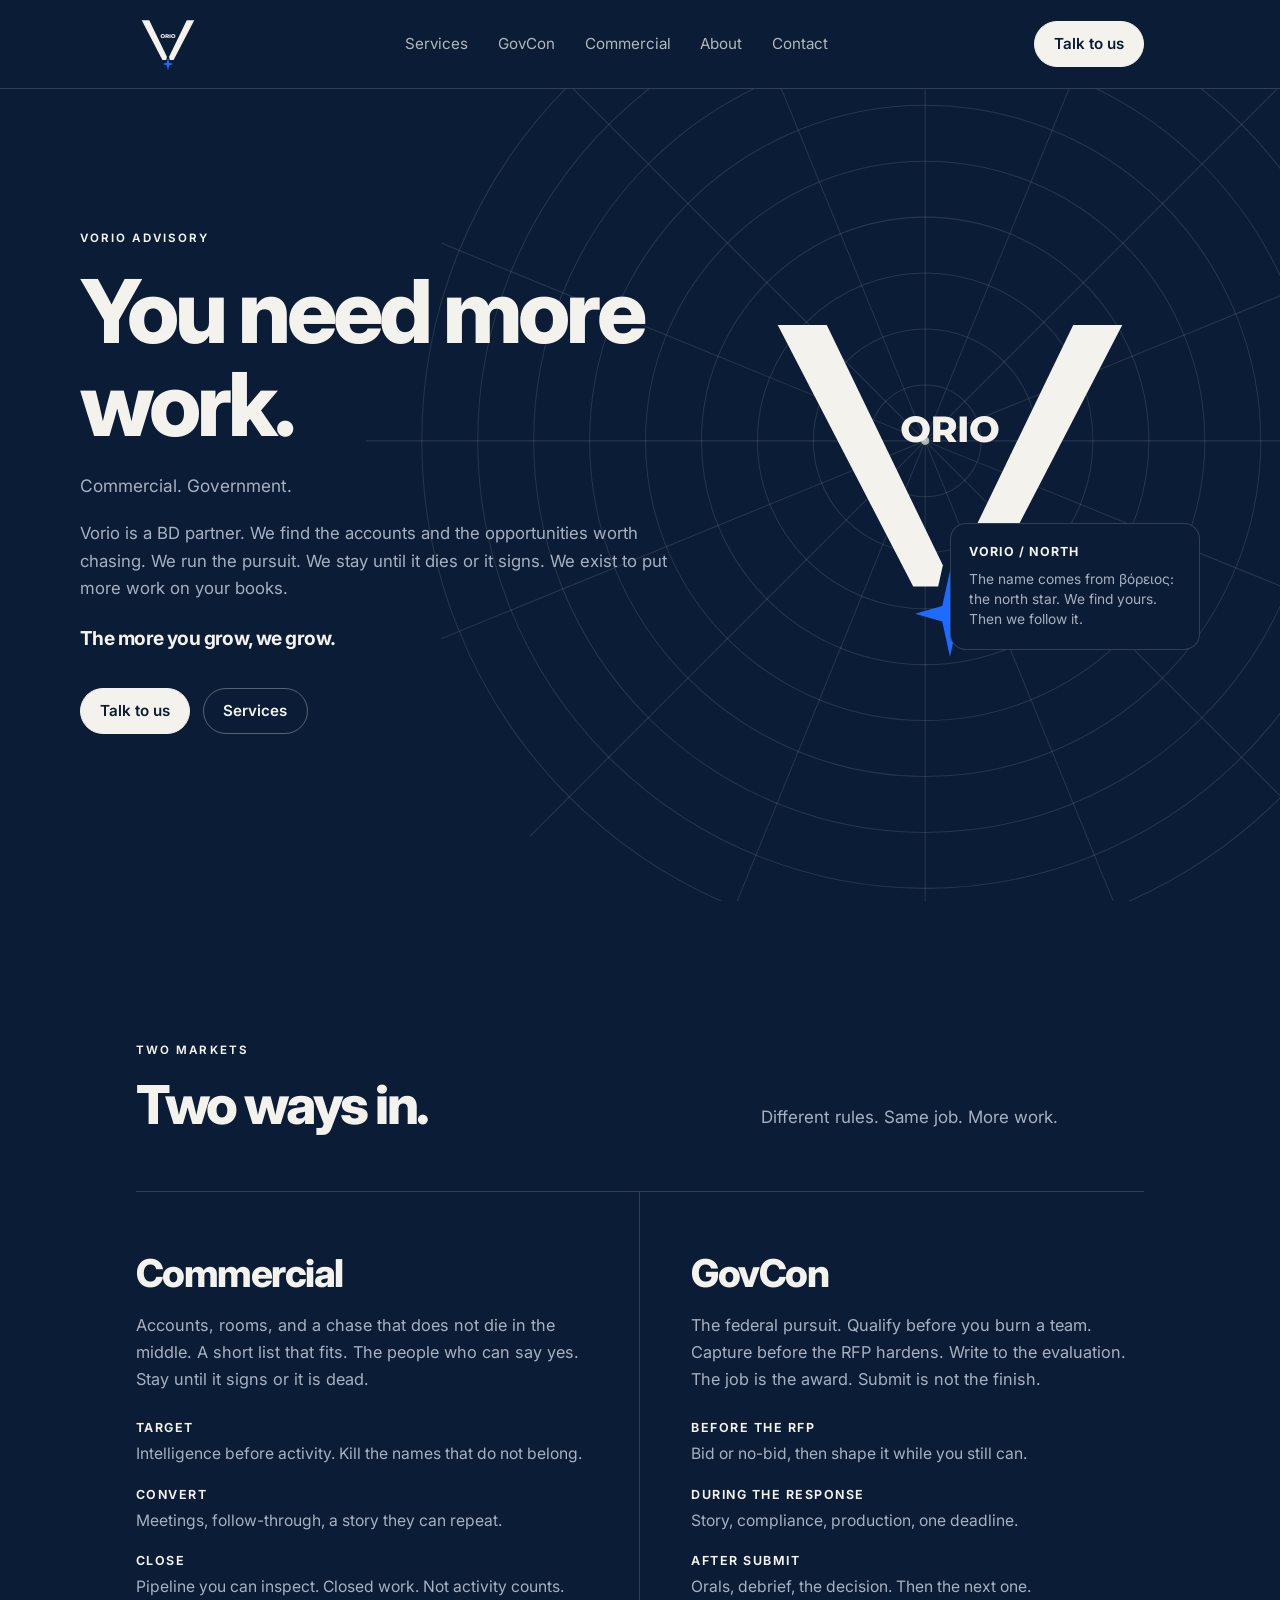
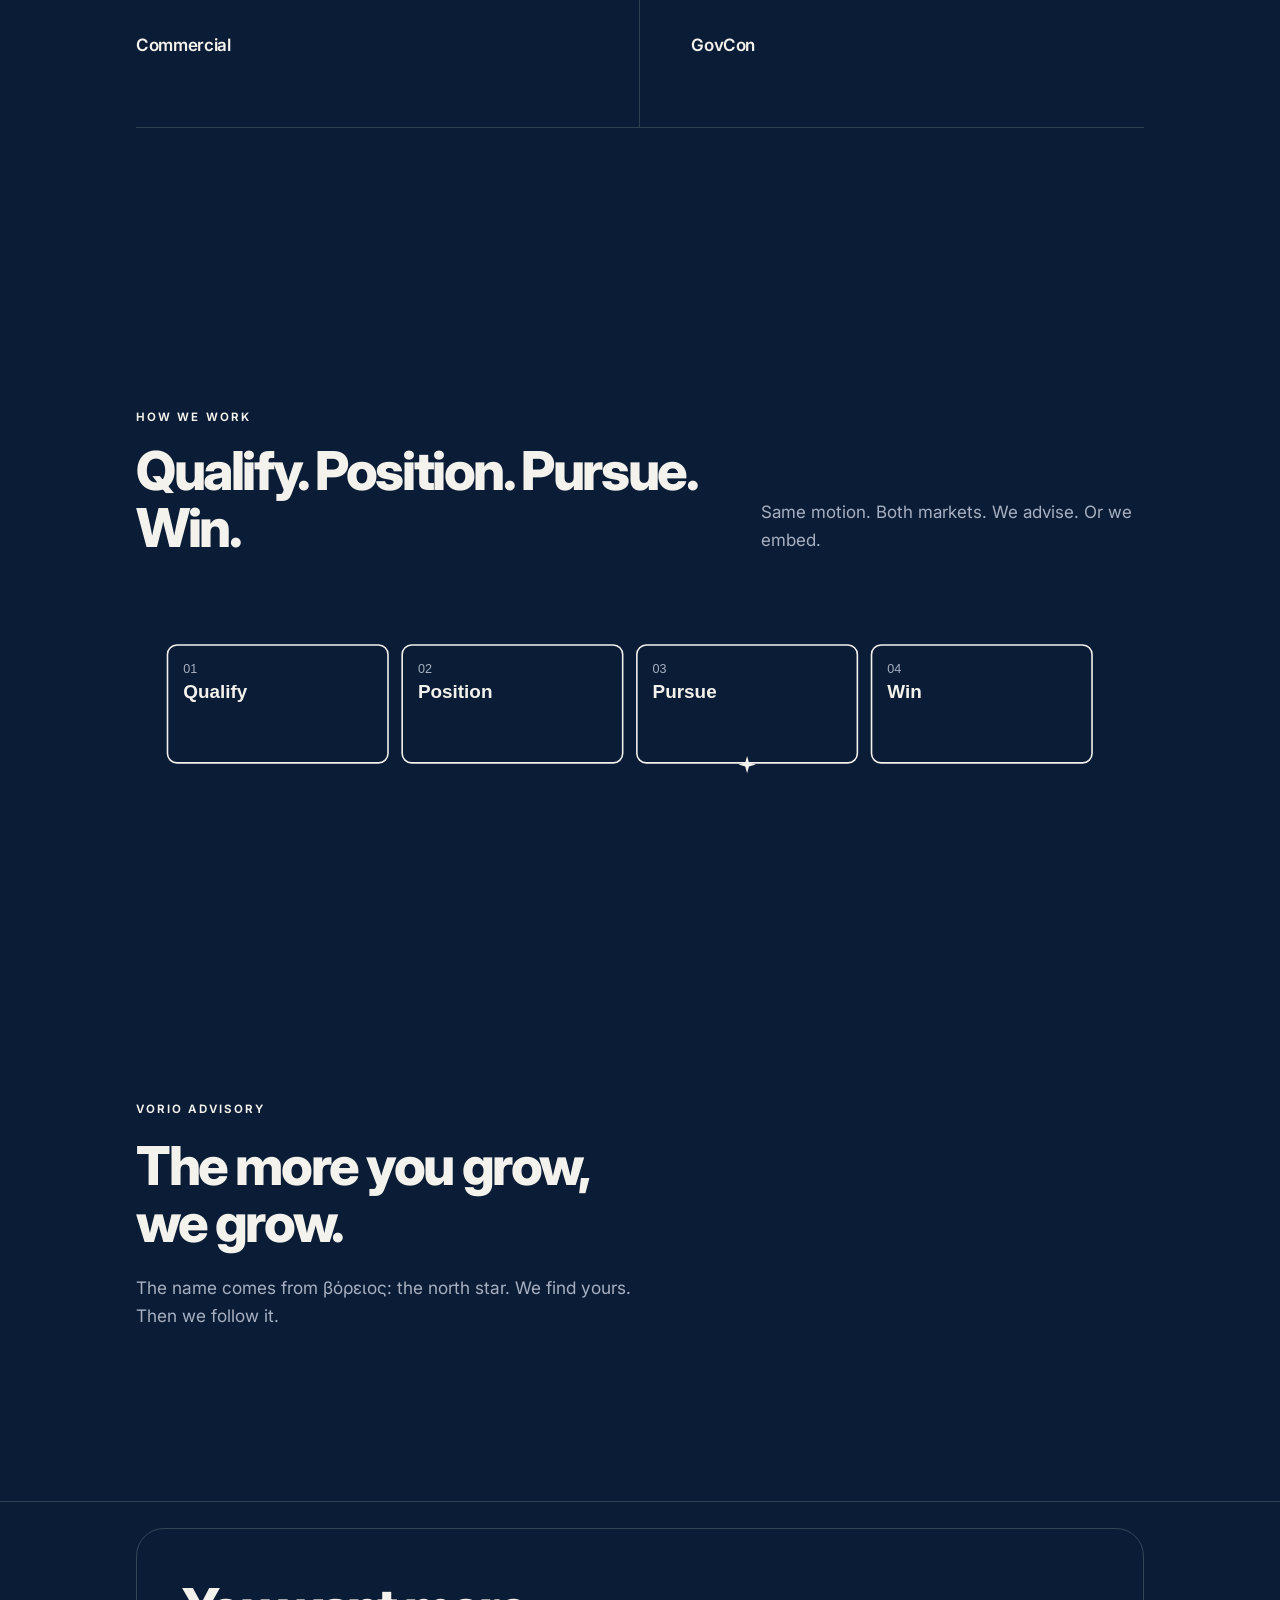
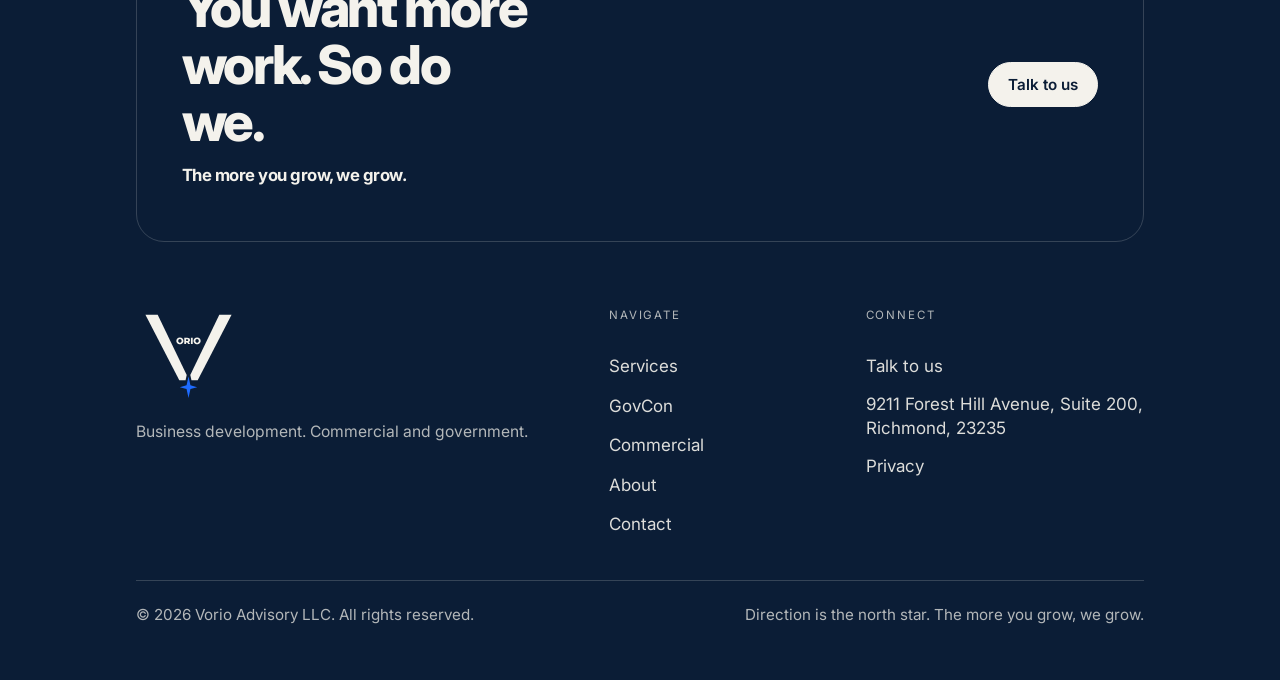
==== commit a526ba16: "Revert "Merge PR 12: Blueprint Home and Platform with CIDK" This reverts commit b1eafe2f63af5d72b22c" ====
--- a/index.html
+++ b/index.html
@@ -3,13 +3,13 @@
   <head>
     <meta charset="utf-8" />
     <meta name="viewport" content="width=device-width, initial-scale=1" />
-    <title>Vorio Advisory — The BD desk, with CIDK</title>
-    <meta name="description" content="Vorio is a BD partner for commercial and government work. CIDK is the workbench. We stay until it dies or it signs." />
+    <title>Business Development Partner — Commercial &amp; GovCon | Vorio Advisory</title>
+    <meta name="description" content="Vorio is a BD partner for commercial and government work. We find the accounts worth chasing and stay until it dies or it signs." />
     <link rel="canonical" href="https://vorioadvisory.com/" />
     <meta property="og:type" content="website" />
     <meta property="og:url" content="https://vorioadvisory.com/" />
-    <meta property="og:title" content="Vorio Advisory — The BD desk, with CIDK" />
-    <meta property="og:description" content="Vorio is a BD partner for commercial and government work. CIDK is the workbench. We stay until it dies or it signs." />
+    <meta property="og:title" content="Business Development Partner — Commercial &amp; GovCon | Vorio Advisory" />
+    <meta property="og:description" content="Vorio is a BD partner for commercial and government work. We find the accounts worth chasing and stay until it dies or it signs." />
     <script type="application/ld+json">
       {
         "@context": "https://schema.org",
@@ -42,13 +42,14 @@
         </a>
         <button class="mobile-toggle" type="button" aria-label="Open menu"><span></span><span></span></button>
         <nav class="navlinks" aria-label="Primary" id="site-nav">
-          <a href="/" aria-current="page">Home</a>
-          <a href="/product">CIDK</a>
           <a href="/services">Services</a>
+          <a href="/govcon">GovCon</a>
+          <a href="/commercial">Commercial</a>
           <a href="/about">About</a>
-          <a class="nav-talk" href="/contact">Contact</a>
+          <a href="/contact">Contact</a>
+          <a class="nav-talk" href="/contact">Talk to us</a>
         </nav>
-        <a class="btn btn-nav" href="/contact">Contact</a>
+        <a class="btn btn-nav" href="/contact">Talk to us</a>
       </div>
     </header>
 
@@ -58,13 +59,13 @@
         <div class="wrap hero-grid">
           <div class="hero-copy">
             <p class="kicker">Vorio Advisory</p>
-            <h1>We run the desk with CIDK.</h1>
+            <h1>You need more work.</h1>
             <p class="lede">Commercial. Government.</p>
-            <p class="hero-body">Vorio finds the accounts and the opportunities worth chasing. We run the pursuit. We stay until it dies or it signs. CIDK is the workbench on that desk.</p>
+            <p class="hero-body">Vorio is a BD partner. We find the accounts and the opportunities worth chasing. We run the pursuit. We stay until it dies or it signs. We exist to put more work on your books.</p>
             <p class="lockup">The more you grow, we grow.</p>
             <div class="actions">
               <a class="btn btn-primary" href="/contact">Talk to us</a>
-              <a class="btn btn-ghost" href="/product">CIDK</a>
+              <a class="btn btn-ghost" href="/services">Services</a>
             </div>
           </div>
           <div class="hero-art">
@@ -81,57 +82,77 @@
         <div class="wrap">
           <div class="section-head">
             <div>
-              <p class="kicker">CIDK</p>
-              <h2>Find. Decide. Analyze. Source. Submit.</h2>
+              <p class="kicker">Two markets</p>
+              <h2>Two ways in.</h2>
             </div>
-            <p>Five beats on one desk. Then it closes.</p>
-          </div>
-          <a class="loop-hit" href="/product">
-            <figure class="loop-strip">
-              <img src="assets/cidk/cidk-loop-strip.png" width="1440" height="200" alt="CIDK loop: Find, Decide, Analyze, Source, and Submit." />
-            </figure>
-          </a>
-          <ol class="loop-beats">
-            <li>Find</li>
-            <li>Decide</li>
-            <li>Analyze</li>
-            <li>Source</li>
-            <li>Submit</li>
-          </ol>
-        </div>
-      </section>
-
-      <section class="section reveal">
-        <div class="wrap">
-          <div class="section-head">
-            <div>
-              <p class="kicker">Two markets</p>
-              <h2>Commercial BD and GovCon BD.</h2>
-            </div>
-            <p>Equal work. Same firm. One page for both.</p>
+            <p>Different rules. Same job. More work.</p>
           </div>
           <div class="split">
             <article>
-              <h3>Commercial BD</h3>
+              <h3>Commercial</h3>
               <p>Accounts, rooms, and a chase that does not die in the middle. A short list that fits. The people who can say yes. Stay until it signs or it is dead.</p>
               <ul class="facts">
                 <li><strong>Target</strong> Intelligence before activity. Kill the names that do not belong.</li>
                 <li><strong>Convert</strong> Meetings, follow-through, a story they can repeat.</li>
                 <li><strong>Close</strong> Pipeline you can inspect. Closed work. Not activity counts.</li>
               </ul>
-              <a class="text-link" href="/services#commercial">Services</a>
+              <a class="text-link" href="/commercial">Commercial</a>
             </article>
             <article>
-              <h3>GovCon BD</h3>
+              <h3>GovCon</h3>
               <p>The federal pursuit. Qualify before you burn a team. Capture before the RFP hardens. Write to the evaluation. The job is the award. Submit is not the finish.</p>
               <ul class="facts">
                 <li><strong>Before the RFP</strong> Bid or no-bid, then shape it while you still can.</li>
                 <li><strong>During the response</strong> Story, compliance, production, one deadline.</li>
                 <li><strong>After submit</strong> Orals, debrief, the decision. Then the next one.</li>
               </ul>
-              <a class="text-link" href="/services#govcon">Services</a>
+              <a class="text-link" href="/govcon">GovCon</a>
             </article>
           </div>
+        </div>
+      </section>
+
+      <section class="section reveal">
+        <div class="wrap">
+          <div class="section-head">
+            <div>
+              <p class="kicker">How we work</p>
+              <h2>Qualify. Position. Pursue. Win.</h2>
+            </div>
+            <p>Same motion. Both markets. We advise. Or we embed.</p>
+          </div>
+          <figure class="stage-figure">
+            <img class="stage-svg" src="assets/stage-notch-home.svg" alt="Qualify, Position, Pursue, Win" />
+            <ol class="stage-rail" aria-hidden="true">
+              <li>
+                <span class="stage-card">
+                  <span class="num">01</span>
+                  <span class="label">Qualify</span>
+                </span>
+              </li>
+              <li>
+                <span class="stage-card">
+                  <span class="num">02</span>
+                  <span class="label">Position</span>
+                </span>
+              </li>
+              <li>
+                <span class="stage-card">
+                  <span class="num">03</span>
+                  <span class="label">Pursue</span>
+                  <span class="stage-star" aria-hidden="true">
+                    <svg viewBox="0 0 24 24" fill="currentColor"><path d="M12 0 L14.2 8.4 L24 10.6 L14.2 12.8 L12 21.2 L9.8 12.8 L0 10.6 L9.8 8.4 Z"/></svg>
+                  </span>
+                </span>
+              </li>
+              <li>
+                <span class="stage-card">
+                  <span class="num">04</span>
+                  <span class="label">Win</span>
+                </span>
+              </li>
+            </ol>
+          </figure>
         </div>
       </section>
 
@@ -158,13 +179,13 @@
         <div class="footer-grid">
           <div class="footer-brand">
             <img class="footer-mark" src="assets/vorio-mark-on-navy.svg" alt="Vorio" />
-            <p>Business development. Commercial and government. CIDK is the workbench.</p>
+            <p>Business development. Commercial and government.</p>
           </div>
           <div class="footer-col">
             <p class="footer-label">Navigate</p>
-            <a href="/">Home</a>
-            <a href="/product">CIDK</a>
             <a href="/services">Services</a>
+            <a href="/govcon">GovCon</a>
+            <a href="/commercial">Commercial</a>
             <a href="/about">About</a>
             <a href="/contact">Contact</a>
           </div>
--- a/assets/style.css
+++ b/assets/style.css
@@ -283,9 +283,6 @@
   letter-spacing:-.02em;
 }
 .split .text-link:hover,.split .text-link:focus-visible{color:var(--ink);text-decoration:underline;text-underline-offset:4px}
-.split p a{color:var(--ink);font-weight:600;text-decoration:underline;text-underline-offset:3px}
-.split p a:hover,.split p a:focus-visible{color:var(--ink)}
-.split .facts + p{margin-top:1.35rem;max-width:36rem}
 .facts{list-style:none;margin:1.6rem 0 0;padding:0;display:grid;gap:1.15rem}
 .facts li{color:var(--muted);font-size:.98rem;line-height:1.55}
 .facts strong{display:block;color:var(--ink);font-size:.78rem;letter-spacing:.12em;text-transform:uppercase;font-weight:650;margin:0 0 .28rem}
@@ -335,7 +332,7 @@
 .band p{color:var(--muted);font-size:.98rem}
 
 /* Four-stage Stage notch — Qualify → Position → Pursue → Win.
-   Cream-outline blocks on Ink. Star blue stays on the Vorio mark. */
+   Cream-outline blocks on Ink; #1E6BFF star only on the active stage. */
 .stage-figure{
   margin:0;
   padding-top:.5rem;
@@ -384,7 +381,7 @@
   width:14px;
   height:14px;
   transform:translateX(-50%);
-  color:var(--ink);
+  color:var(--star);
 }
 .stage-star svg{width:100%;height:100%}
 
@@ -425,81 +422,6 @@
 .who .kicker{margin-bottom:1.2rem}
 .who h2{max-width:14ch;margin:0 0 1.4rem}
 .who .lede{max-width:32rem}
-
-/* CIDK loop — figures are already on the Ink field */
-.loop-hit{display:block;border-radius:18px}
-.loop-hit:hover,.loop-hit:focus-visible{outline:none}
-.loop-hit:focus-visible .loop-strip{border-color:var(--ink)}
-.loop-strip,.loop-system{
-  margin:0;
-  border:1px solid var(--line);
-  border-radius:18px;
-  overflow:hidden;
-  background:var(--bg);
-}
-.loop-strip img,.loop-system img{width:100%;height:auto}
-.loop-beats{
-  list-style:none;
-  display:none;
-  grid-template-columns:repeat(5,minmax(0,1fr));
-  gap:.55rem;
-  margin:.85rem 0 0;
-  padding:0;
-}
-.loop-beats li{
-  border:1px solid var(--line);
-  border-radius:12px;
-  min-height:44px;
-  display:flex;
-  align-items:center;
-  justify-content:center;
-  text-align:center;
-  font-weight:700;
-  letter-spacing:-.03em;
-  font-size:.84rem;
-  line-height:1.15;
-  padding:.55rem .3rem;
-}
-
-/* Product modules — cream-outline cards on Ink, one UI figure each */
-.modules{display:grid;gap:1.15rem}
-.module{
-  display:grid;
-  grid-template-columns:minmax(0,1.05fr) minmax(0,.95fr);
-  gap:clamp(1.1rem,2.6vw,2.2rem);
-  align-items:center;
-  border:1px solid var(--line);
-  border-radius:22px;
-  padding:clamp(.85rem,1.6vw,1.15rem);
-  background:transparent;
-  min-width:0;
-}
-.module-figure{
-  margin:0;
-  min-width:0;
-  border-radius:14px;
-  overflow:hidden;
-}
-.module-figure img{width:100%;height:auto}
-.module-copy{min-width:0;padding:clamp(.35rem,1.4vw,.85rem) clamp(.15rem,1vw,.45rem)}
-.module-copy h3{
-  margin:0 0 .65rem;
-  font-size:clamp(1.6rem,2.8vw,2.15rem);
-}
-.module-copy > p{color:var(--muted);margin:0 0 1.05rem;max-width:36rem}
-.module .facts{margin-top:0}
-.with-services{
-  display:flex;
-  justify-content:space-between;
-  align-items:center;
-  gap:2rem;
-  padding:clamp(2.1rem,4.2vw,3rem) clamp(1.5rem,3vw,2.4rem);
-  border:1px solid var(--line);
-  border-radius:28px;
-}
-.with-services h2{max-width:16ch}
-.with-services p{color:var(--muted);max-width:34rem;margin-top:.75rem}
-#commercial,#govcon{scroll-margin-top:calc(var(--nav-h) + .75rem)}
 
 /* Inner page hero */
 .page-hero{
@@ -512,15 +434,6 @@
 .pov + .pov{margin-top:1.15rem}
 .motion-map{color:var(--muted);margin:-.2rem 0 2.6rem;max-width:40rem}
 .page-hero .actions{margin-top:1.9rem}
-.dek{
-  color:var(--ink);
-  font-size:clamp(1.2rem,2.2vw,1.55rem);
-  font-weight:650;
-  letter-spacing:-.03em;
-  line-height:1.35;
-  max-width:24rem;
-  margin:0 0 1rem;
-}
 .next-step{max-width:40rem}
 .next-step strong{display:block;margin:0 0 .35rem}
 
@@ -710,11 +623,9 @@
   }
   .mobile-toggle{display:flex;margin-left:auto;z-index:26}
   .btn-nav{margin-left:1.5rem}
-  .hero-grid,.section-head,.split,.stack,.bands,.form-grid,.footer-grid,.footer-bar,.module{
+  .hero-grid,.section-head,.split,.stack,.bands,.form-grid,.footer-grid,.footer-bar{
     grid-template-columns:1fr;
   }
-  .with-services{flex-direction:column;align-items:flex-start}
-  .loop-beats{display:grid}
   .cards{grid-template-columns:minmax(0,1fr) minmax(0,1fr)}
   .hero-grid{min-height:0;padding:2.2rem 0 3.6rem}
   .split > :first-child{padding-right:0;padding-bottom:2.2rem;border-right:0;border-bottom:1px solid var(--line)}
@@ -749,8 +660,6 @@
   .btn-nav{display:none;margin-left:0}
   .nav-inner{flex-wrap:nowrap}
   .cards,.stack,.bands{grid-template-columns:1fr}
-  .loop-beats{gap:.4rem}
-  .loop-beats li{font-size:.75rem;padding:.5rem .2rem}
   .cycle-item{grid-template-columns:minmax(0,1fr);gap:.4rem;padding:1.5rem 0}
   .footer-mark{height:72px}
   .footer-bar{font-size:1rem;flex-direction:column}
